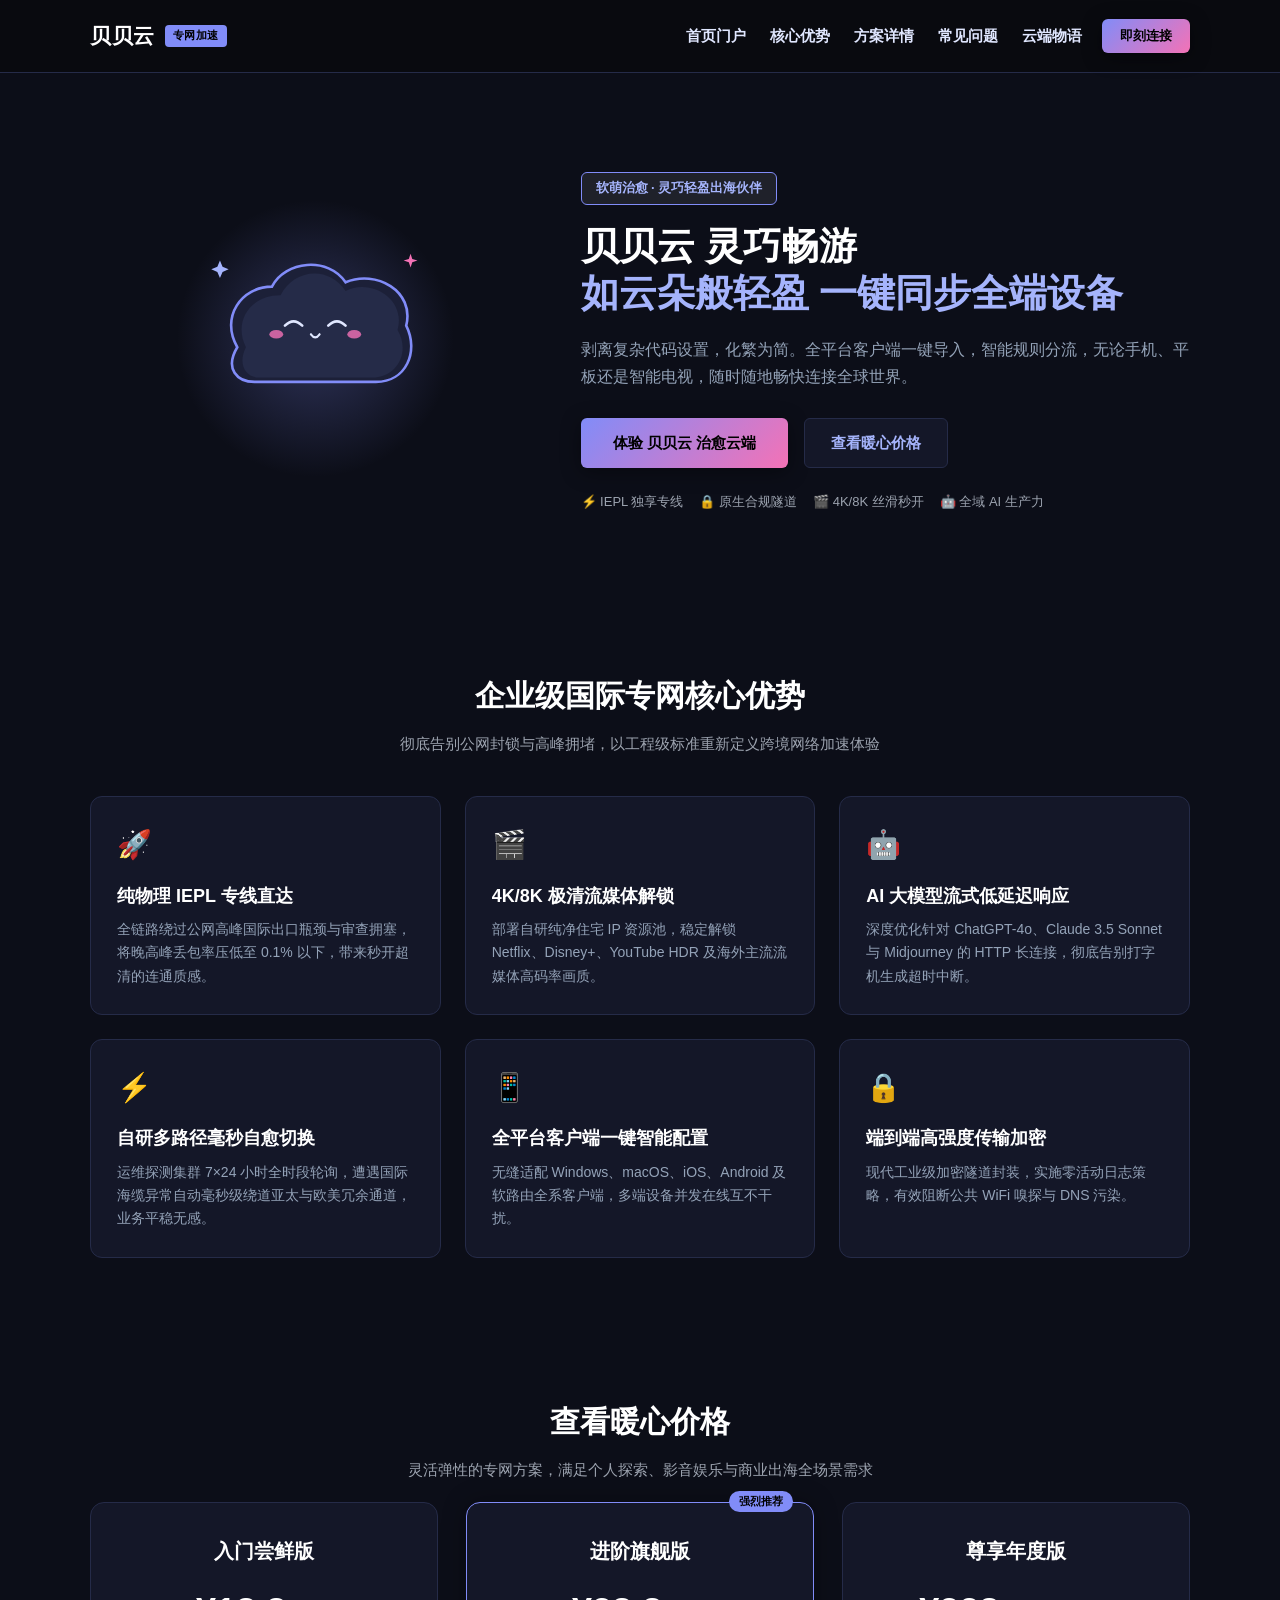
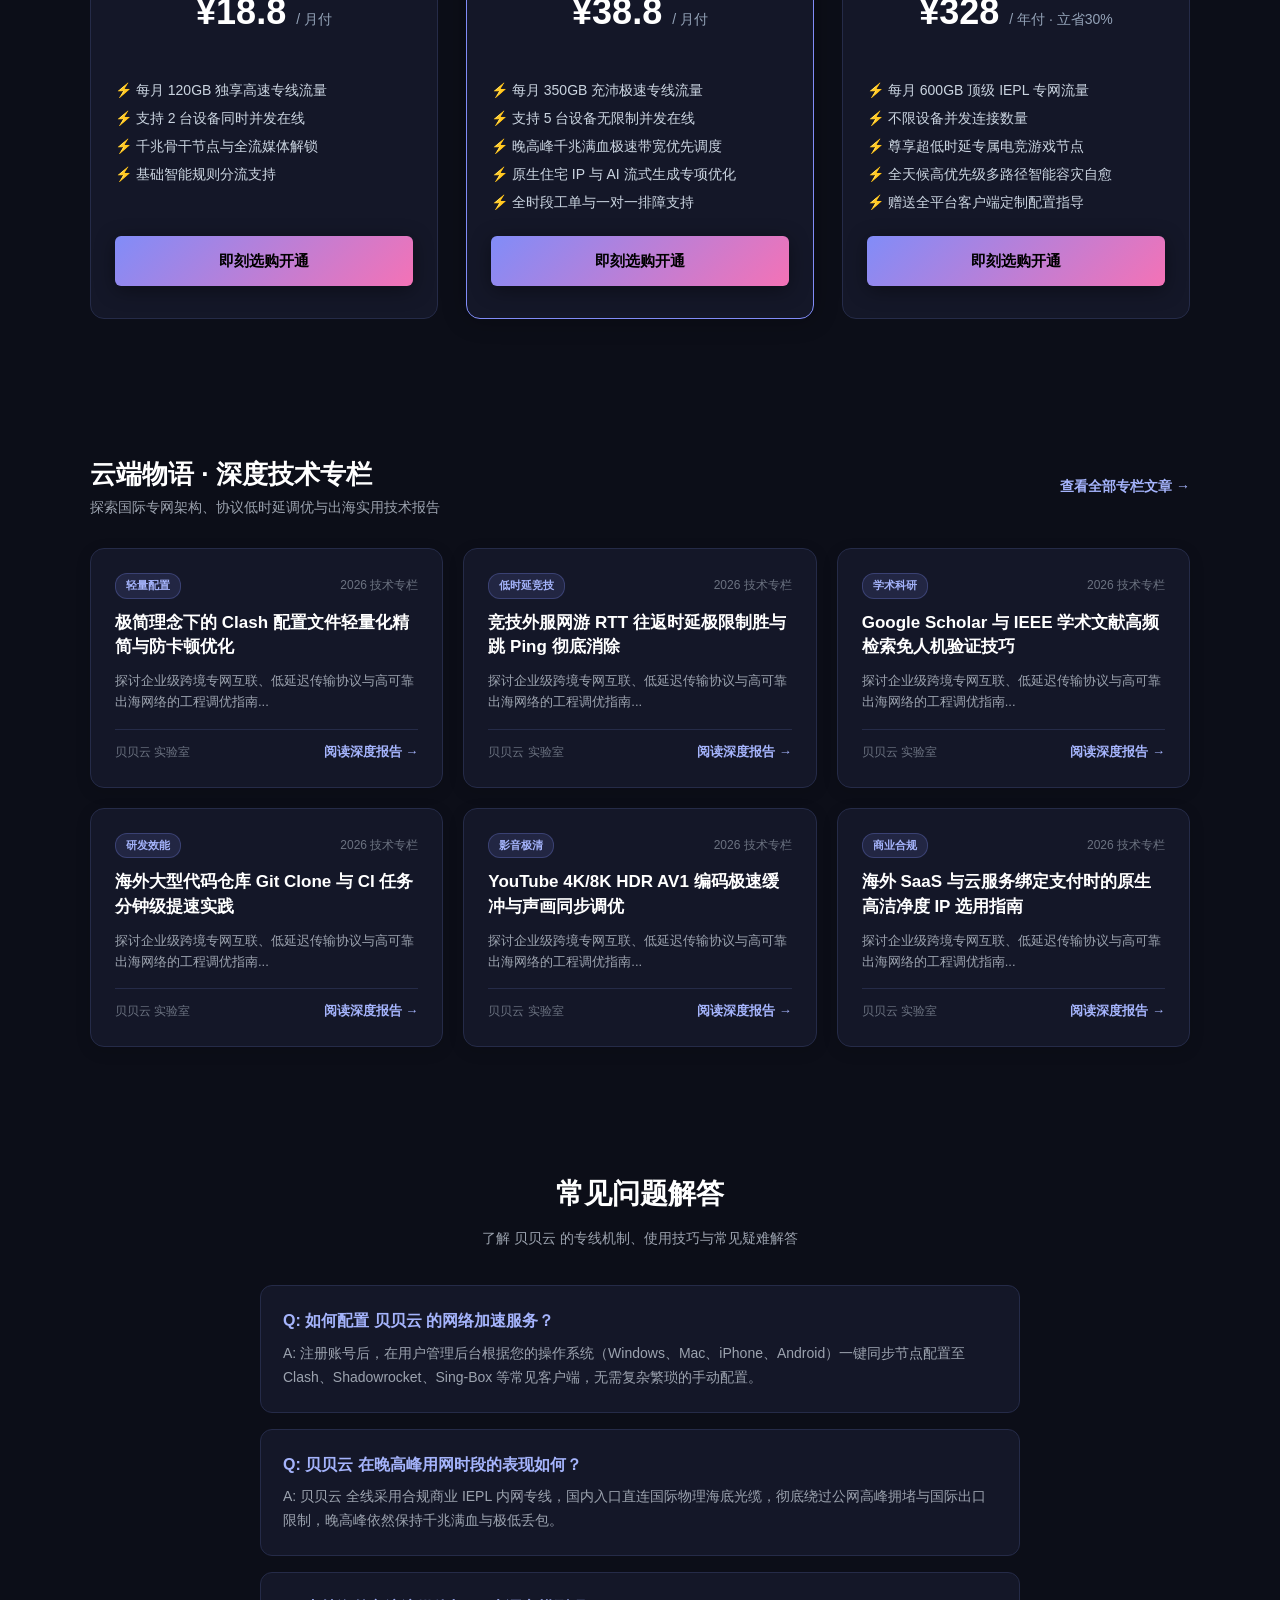
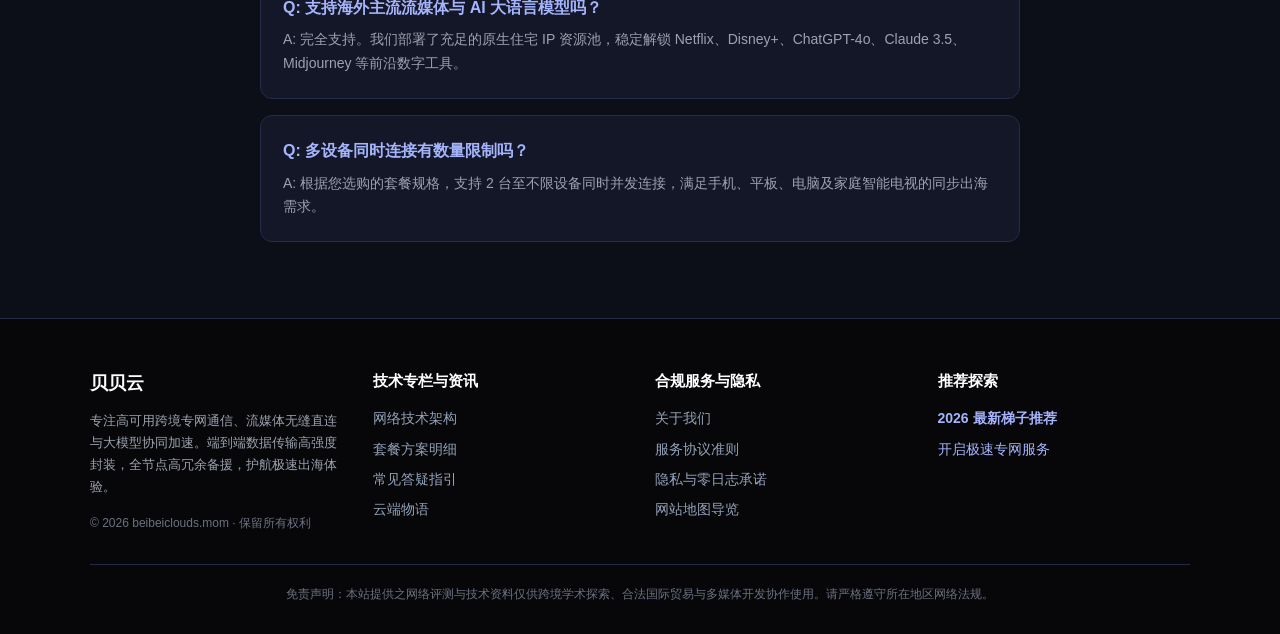
==== index.html @ ef66bc0e "feat: deploy beibeiclouds.mom bespoke design, unique hero layout, card grid & SEO articles" ====
<!DOCTYPE html>
<html lang="zh-CN">
<head>
  <meta charset="UTF-8">
  <meta name="viewport" content="width=device-width, initial-scale=1.0">
  <title>贝贝云 新手教程_轻量化客户端导入指南_贝贝云 深度体验评测</title>
  <meta name="description" content="贝贝云 治愈出海官方评测。专为追求开箱即用的小白用户打造，解析一键导入、自动选择最优节点与无感智能路由使用体验。">
  <meta name="keywords" content="贝贝云, 贝贝云使用技巧, 科学上网梯子, 机场推荐, 网络加速器, 翻墙梯子, 机场节点">
  <meta property="og:type" content="website">
  <meta property="og:title" content="贝贝云 新手教程_轻量化客户端导入指南_贝贝云 深度体验评测">
  <meta property="og:description" content="贝贝云 治愈出海官方评测。专为追求开箱即用的小白用户打造，解析一键导入、自动选择最优节点与无感智能路由使用体验。">
  <meta property="og:url" content="https://beibeiclouds.mom/">
  <meta property="og:site_name" content="贝贝云">
  <link rel="canonical" href="https://beibeiclouds.mom/">
  <link rel="stylesheet" href="style.css">
</head>
<body>
  
  <header class="navbar">
    <div class="container nav-inner">
      <a href="index.html" class="brand-logo">
        <span>贝贝云</span>
        <span class="brand-badge">专网加速</span>
      </a>
      <nav style="display:flex; align-items:center; gap:20px;">
        <ul class="nav-links">
          <li><a href="index.html">首页门户</a></li>
          <li><a href="index.html#features">核心优势</a></li>
          <li><a href="index.html#pricing">方案详情</a></li>
          <li><a href="index.html#faq">常见问题</a></li>
          <li><a href="cloud-tales.html">云端物语</a></li>
        </ul>
        <a href="https://ww012.twilightaff.com/#/?code=A56DH1Af" class="btn-aff-cta" target="_blank" rel="nofollow" style="padding: 7px 18px; font-size: 13px;">即刻连接</a>
      </nav>
    </div>
  </header>


  <!-- Hero Section -->
  <header class="hero-section">
    
    <div class="container">
      
      <div class="hero-grid">
        
        <div class="hero-motion-wrapper">
          
<svg viewBox="0 0 520 440" width="100%" height="100%" xmlns="http://www.w3.org/2000/svg" style="max-height: 400px;">
  <defs>
    <radialGradient id="fluffyAura" cx="50%" cy="50%" r="50%">
      <stop offset="0%" stop-color="#818cf8" stop-opacity="0.3"/>
      <stop offset="100%" stop-color="#818cf8" stop-opacity="0"/>
    </radialGradient>
  </defs>
  <style>
    @keyframes cloudBreatheFloat {
      0%, 100% { transform: translateY(0px) scale(1); }
      50% { transform: translateY(-12px) scale(1.03); }
    }
    @keyframes sparkleTwinkle {
      0%, 100% { transform: scale(0.8); opacity: 0.3; }
      50% { transform: scale(1.2); opacity: 0.9; }
    }
    .cloud-cute-root { animation: cloudBreatheFloat 4.2s ease-in-out infinite; transform-origin: center; }
    .star-sparkle { animation: sparkleTwinkle 3s ease-in-out infinite; transform-origin: center; }
  </style>

  <!-- Aura of Softness -->
  <circle cx="260" cy="220" r="160" fill="url(#fluffyAura)"/>

  <!-- Cute Fluffy Cloud Group -->
  <g class="cloud-cute-root">
    <!-- Big Fluffy Cloud Body (Pastel Lavender Blue) -->
    <path d="M190 270 L330 270 C365 270 380 235 365 205 C375 165 330 140 295 155 C275 125 225 130 210 160 C175 160 150 195 170 230 C155 255 170 270 190 270 Z" 
          fill="#1c2038" stroke="#818cf8" stroke-width="3"/>
    <path d="M195 265 L325 265 C355 265 370 235 355 210 C365 175 325 150 295 165 C275 135 235 140 220 170 C185 170 165 200 180 230 C170 250 180 265 195 265 Z" 
          fill="#252b48"/>

    <!-- Cute Smiling Eyes -->
    <path d="M225 205 Q235 195 245 205" fill="none" stroke="#e0e7ff" stroke-width="3" stroke-linecap="round"/>
    <path d="M275 205 Q285 195 295 205" fill="none" stroke="#e0e7ff" stroke-width="3" stroke-linecap="round"/>

    <!-- Pink Blushing Cheeks -->
    <ellipse cx="215" cy="215" rx="8" ry="5" fill="#f472b6" opacity="0.8"/>
    <ellipse cx="305" cy="215" rx="8" ry="5" fill="#f472b6" opacity="0.8"/>

    <!-- Cute Mouth -->
    <path d="M255 215 Q260 222 265 215" fill="none" stroke="#e0e7ff" stroke-width="2.5" stroke-linecap="round"/>

    <!-- Floating Tiny Cloud Friends / Sparkles -->
    <g class="star-sparkle" transform="translate(150, 140)">
      <polygon points="0,-10 3,-3 10,0 3,3 0,10 -3,3 -10,0 -3,-3" fill="#a5b4fc"/>
    </g>
    <g class="star-sparkle" transform="translate(370, 130)" style="animation-delay: 1.5s;">
      <polygon points="0,-8 2,-2 8,0 2,2 0,8 -2,2 -8,0 -2,-2" fill="#f472b6"/>
    </g>
  </g>
</svg>

        </div>
    
        
        <div class="hero-content">
          <span class="hero-tag">软萌治愈 · 灵巧轻盈出海伙伴</span>
          <h1 class="hero-title">
            贝贝云 灵巧畅游<br>
            <span class="hero-title-highlight">如云朵般轻盈 一键同步全端设备</span>
          </h1>
          <p class="hero-desc">剥离复杂代码设置，化繁为简。全平台客户端一键导入，智能规则分流，无论手机、平板还是智能电视，随时随地畅快连接全球世界。</p>
          <div class="hero-actions">
            <a href="https://ww012.twilightaff.com/#/?code=A56DH1Af" class="btn-aff-cta" target="_blank" rel="nofollow">体验 贝贝云 治愈云端</a>
            <a href="#pricing" class="btn-tizi-dofollow">查看暖心价格</a>
          </div>
          <div style="font-size:13px; color:#9ca3af; display:flex; gap:16px; flex-wrap:wrap;">
            <span>⚡ IEPL 独享专线</span>
            <span>🔒 原生合规隧道</span>
            <span>🎬 4K/8K 丝滑秒开</span>
            <span>🤖 全域 AI 生产力</span>
          </div>
        </div>
    
      </div>
        
    </div>
  </header>

  <!-- Features Section -->
  <section id="features" style="padding: 70px 0;">
    <div class="container">
      <div style="text-align:center; max-width:700px; margin:0 auto 40px;">
        <h2 style="font-size:30px; font-weight:800; margin-bottom:12px; color:#fff;">企业级国际专网核心优势</h2>
        <p style="color:#9ca3af; font-size:15px;">彻底告别公网封锁与高峰拥堵，以工程级标准重新定义跨境网络加速体验</p>
      </div>
      <div class="features-grid">
        
        <div class="feature-card">
          <div class="feature-icon">🚀</div>
          <h3 class="feature-title">纯物理 IEPL 专线直达</h3>
          <p class="feature-desc">全链路绕过公网高峰国际出口瓶颈与审查拥塞，将晚高峰丢包率压低至 0.1% 以下，带来秒开超清的连通质感。</p>
        </div>
        
        <div class="feature-card">
          <div class="feature-icon">🎬</div>
          <h3 class="feature-title">4K/8K 极清流媒体解锁</h3>
          <p class="feature-desc">部署自研纯净住宅 IP 资源池，稳定解锁 Netflix、Disney+、YouTube HDR 及海外主流流媒体高码率画质。</p>
        </div>
        
        <div class="feature-card">
          <div class="feature-icon">🤖</div>
          <h3 class="feature-title">AI 大模型流式低延迟响应</h3>
          <p class="feature-desc">深度优化针对 ChatGPT-4o、Claude 3.5 Sonnet 与 Midjourney 的 HTTP 长连接，彻底告别打字机生成超时中断。</p>
        </div>
        
        <div class="feature-card">
          <div class="feature-icon">⚡</div>
          <h3 class="feature-title">自研多路径毫秒自愈切换</h3>
          <p class="feature-desc">运维探测集群 7×24 小时全时段轮询，遭遇国际海缆异常自动毫秒级绕道亚太与欧美冗余通道，业务平稳无感。</p>
        </div>
        
        <div class="feature-card">
          <div class="feature-icon">📱</div>
          <h3 class="feature-title">全平台客户端一键智能配置</h3>
          <p class="feature-desc">无缝适配 Windows、macOS、iOS、Android 及软路由全系客户端，多端设备并发在线互不干扰。</p>
        </div>
        
        <div class="feature-card">
          <div class="feature-icon">🔒</div>
          <h3 class="feature-title">端到端高强度传输加密</h3>
          <p class="feature-desc">现代工业级加密隧道封装，实施零活动日志策略，有效阻断公共 WiFi 嗅探与 DNS 污染。</p>
        </div>
        
      </div>
    </div>
  </section>

  <!-- Pricing Section (Targeted by Hero CTA) -->
  <section id="pricing" class="pricing-section">
    <div class="container">
      <div style="text-align:center; max-width:700px; margin:0 auto 20px;">
        <h2 style="font-size:30px; font-weight:800; margin-bottom:12px; color:#fff;">查看暖心价格</h2>
        <p style="color:#9ca3af; font-size:15px;">灵活弹性的专网方案，满足个人探索、影音娱乐与商业出海全场景需求</p>
      </div>
      <div class="pricing-grid">
        
        <div class="price-card">
          
          <h3 style="font-size:20px; color:#fff; font-weight:700;">入门尝鲜版</h3>
          <div class="price-tag">¥18.8 <span>/ 月付</span></div>
          <ul class="price-features">
            <li>每月 120GB 独享高速专线流量</li><li>支持 2 台设备同时并发在线</li><li>千兆骨干节点与全流媒体解锁</li><li>基础智能规则分流支持</li>
          </ul>
          <a href="https://ww012.twilightaff.com/#/?code=A56DH1Af" class="btn-aff-cta" target="_blank" rel="nofollow" style="width:100%; margin-top:auto;">即刻选购开通</a>
        </div>
        
        <div class="price-card featured">
          <div style="position:absolute; top:-12px; right:20px; background:#818cf8; color:#000; font-size:11px; font-weight:800; padding:2px 10px; border-radius:12px;">强烈推荐</div>
          <h3 style="font-size:20px; color:#fff; font-weight:700;">进阶旗舰版</h3>
          <div class="price-tag">¥38.8 <span>/ 月付</span></div>
          <ul class="price-features">
            <li>每月 350GB 充沛极速专线流量</li><li>支持 5 台设备无限制并发在线</li><li>晚高峰千兆满血极速带宽优先调度</li><li>原生住宅 IP 与 AI 流式生成专项优化</li><li>全时段工单与一对一排障支持</li>
          </ul>
          <a href="https://ww012.twilightaff.com/#/?code=A56DH1Af" class="btn-aff-cta" target="_blank" rel="nofollow" style="width:100%; margin-top:auto;">即刻选购开通</a>
        </div>
        
        <div class="price-card">
          
          <h3 style="font-size:20px; color:#fff; font-weight:700;">尊享年度版</h3>
          <div class="price-tag">¥328 <span>/ 年付 · 立省30%</span></div>
          <ul class="price-features">
            <li>每月 600GB 顶级 IEPL 专网流量</li><li>不限设备并发连接数量</li><li>尊享超低时延专属电竞游戏节点</li><li>全天候高优先级多路径智能容灾自愈</li><li>赠送全平台客户端定制配置指导</li>
          </ul>
          <a href="https://ww012.twilightaff.com/#/?code=A56DH1Af" class="btn-aff-cta" target="_blank" rel="nofollow" style="width:100%; margin-top:auto;">即刻选购开通</a>
        </div>
        
      </div>
    </div>
  </section>

  <!-- Articles Preview Section (Responsive Card Grid) -->
  <section style="padding: 65px 0;">
    <div class="container">
      <div style="display:flex; justify-content:space-between; align-items:center; margin-bottom:30px; flex-wrap:wrap; gap:12px;">
        <div>
          <h2 style="font-size:26px; font-weight:800; color:#fff;">云端物语 · 深度技术专栏</h2>
          <p style="color:#9ca3af; font-size:14px;">探索国际专网架构、协议低时延调优与出海实用技术报告</p>
        </div>
        <a href="cloud-tales.html" style="color:#a5b4fc; font-weight:600; font-size:14px;">查看全部专栏文章 →</a>
      </div>
      <div style="display:grid; grid-template-columns:repeat(auto-fit, minmax(280px, 1fr)); gap:20px;">
        
        <div class="article-card" style="background:#141728; border:1px solid #252b48; border-radius:14px; padding:24px; display:flex; flex-direction:column; justify-content:space-between; transition:transform 0.25s ease, box-shadow 0.25s ease, border-color 0.25s ease; box-shadow: 0 4px 16px rgba(0,0,0,0.12);">
          <div>
            <div style="display:flex; justify-content:space-between; align-items:center; margin-bottom:12px;">
              <span style="font-size:11px; color:#a5b4fc; background:#818cf822; border:1px solid #818cf844; padding:3px 10px; border-radius:12px; font-weight:600;">轻量配置</span>
              <span style="font-size:12px; color:#6b7280;">2026 技术专栏</span>
            </div>
            <h4 style="margin:10px 0 10px; font-size:17px; font-weight:700; line-height:1.45;"><a href="beibei-beginner-friendly-client-setup.html" style="color:#fff;">极简理念下的 Clash 配置文件轻量化精简与防卡顿优化</a></h4>
            <p style="font-size:13px; color:#9ca3af; line-height:1.65; margin-bottom:16px;">探讨企业级跨境专网互联、低延迟传输协议与高可靠出海网络的工程调优指南...</p>
          </div>
          <div style="border-top:1px solid #252b48; padding-top:12px; margin-top:auto; display:flex; justify-content:space-between; align-items:center;">
            <span style="font-size:12px; color:#6b7280;">贝贝云 实验室</span>
            <a href="beibei-beginner-friendly-client-setup.html" style="color:#a5b4fc; font-size:13px; font-weight:600; display:inline-flex; align-items:center; gap:4px;">阅读深度报告 →</a>
          </div>
        </div>
        
        <div class="article-card" style="background:#141728; border:1px solid #252b48; border-radius:14px; padding:24px; display:flex; flex-direction:column; justify-content:space-between; transition:transform 0.25s ease, box-shadow 0.25s ease, border-color 0.25s ease; box-shadow: 0 4px 16px rgba(0,0,0,0.12);">
          <div>
            <div style="display:flex; justify-content:space-between; align-items:center; margin-bottom:12px;">
              <span style="font-size:11px; color:#a5b4fc; background:#818cf822; border:1px solid #818cf844; padding:3px 10px; border-radius:12px; font-weight:600;">低时延竞技</span>
              <span style="font-size:12px; color:#6b7280;">2026 技术专栏</span>
            </div>
            <h4 style="margin:10px 0 10px; font-size:17px; font-weight:700; line-height:1.45;"><a href="beibei-global-gaming-rtt-jitter-reduction.html" style="color:#fff;">竞技外服网游 RTT 往返时延极限制胜与跳 Ping 彻底消除</a></h4>
            <p style="font-size:13px; color:#9ca3af; line-height:1.65; margin-bottom:16px;">探讨企业级跨境专网互联、低延迟传输协议与高可靠出海网络的工程调优指南...</p>
          </div>
          <div style="border-top:1px solid #252b48; padding-top:12px; margin-top:auto; display:flex; justify-content:space-between; align-items:center;">
            <span style="font-size:12px; color:#6b7280;">贝贝云 实验室</span>
            <a href="beibei-global-gaming-rtt-jitter-reduction.html" style="color:#a5b4fc; font-size:13px; font-weight:600; display:inline-flex; align-items:center; gap:4px;">阅读深度报告 →</a>
          </div>
        </div>
        
        <div class="article-card" style="background:#141728; border:1px solid #252b48; border-radius:14px; padding:24px; display:flex; flex-direction:column; justify-content:space-between; transition:transform 0.25s ease, box-shadow 0.25s ease, border-color 0.25s ease; box-shadow: 0 4px 16px rgba(0,0,0,0.12);">
          <div>
            <div style="display:flex; justify-content:space-between; align-items:center; margin-bottom:12px;">
              <span style="font-size:11px; color:#a5b4fc; background:#818cf822; border:1px solid #818cf844; padding:3px 10px; border-radius:12px; font-weight:600;">学术科研</span>
              <span style="font-size:12px; color:#6b7280;">2026 技术专栏</span>
            </div>
            <h4 style="margin:10px 0 10px; font-size:17px; font-weight:700; line-height:1.45;"><a href="beibei-academic-scholar-ieee-sciencedirect.html" style="color:#fff;">Google Scholar 与 IEEE 学术文献高频检索免人机验证技巧</a></h4>
            <p style="font-size:13px; color:#9ca3af; line-height:1.65; margin-bottom:16px;">探讨企业级跨境专网互联、低延迟传输协议与高可靠出海网络的工程调优指南...</p>
          </div>
          <div style="border-top:1px solid #252b48; padding-top:12px; margin-top:auto; display:flex; justify-content:space-between; align-items:center;">
            <span style="font-size:12px; color:#6b7280;">贝贝云 实验室</span>
            <a href="beibei-academic-scholar-ieee-sciencedirect.html" style="color:#a5b4fc; font-size:13px; font-weight:600; display:inline-flex; align-items:center; gap:4px;">阅读深度报告 →</a>
          </div>
        </div>
        
        <div class="article-card" style="background:#141728; border:1px solid #252b48; border-radius:14px; padding:24px; display:flex; flex-direction:column; justify-content:space-between; transition:transform 0.25s ease, box-shadow 0.25s ease, border-color 0.25s ease; box-shadow: 0 4px 16px rgba(0,0,0,0.12);">
          <div>
            <div style="display:flex; justify-content:space-between; align-items:center; margin-bottom:12px;">
              <span style="font-size:11px; color:#a5b4fc; background:#818cf822; border:1px solid #818cf844; padding:3px 10px; border-radius:12px; font-weight:600;">研发效能</span>
              <span style="font-size:12px; color:#6b7280;">2026 技术专栏</span>
            </div>
            <h4 style="margin:10px 0 10px; font-size:17px; font-weight:700; line-height:1.45;"><a href="beibei-remote-git-workflow-acceleration.html" style="color:#fff;">海外大型代码仓库 Git Clone 与 CI 任务分钟级提速实践</a></h4>
            <p style="font-size:13px; color:#9ca3af; line-height:1.65; margin-bottom:16px;">探讨企业级跨境专网互联、低延迟传输协议与高可靠出海网络的工程调优指南...</p>
          </div>
          <div style="border-top:1px solid #252b48; padding-top:12px; margin-top:auto; display:flex; justify-content:space-between; align-items:center;">
            <span style="font-size:12px; color:#6b7280;">贝贝云 实验室</span>
            <a href="beibei-remote-git-workflow-acceleration.html" style="color:#a5b4fc; font-size:13px; font-weight:600; display:inline-flex; align-items:center; gap:4px;">阅读深度报告 →</a>
          </div>
        </div>
        
        <div class="article-card" style="background:#141728; border:1px solid #252b48; border-radius:14px; padding:24px; display:flex; flex-direction:column; justify-content:space-between; transition:transform 0.25s ease, box-shadow 0.25s ease, border-color 0.25s ease; box-shadow: 0 4px 16px rgba(0,0,0,0.12);">
          <div>
            <div style="display:flex; justify-content:space-between; align-items:center; margin-bottom:12px;">
              <span style="font-size:11px; color:#a5b4fc; background:#818cf822; border:1px solid #818cf844; padding:3px 10px; border-radius:12px; font-weight:600;">影音极清</span>
              <span style="font-size:12px; color:#6b7280;">2026 技术专栏</span>
            </div>
            <h4 style="margin:10px 0 10px; font-size:17px; font-weight:700; line-height:1.45;"><a href="beibei-youtube-4k-hdr-av1-decoding.html" style="color:#fff;">YouTube 4K/8K HDR AV1 编码极速缓冲与声画同步调优</a></h4>
            <p style="font-size:13px; color:#9ca3af; line-height:1.65; margin-bottom:16px;">探讨企业级跨境专网互联、低延迟传输协议与高可靠出海网络的工程调优指南...</p>
          </div>
          <div style="border-top:1px solid #252b48; padding-top:12px; margin-top:auto; display:flex; justify-content:space-between; align-items:center;">
            <span style="font-size:12px; color:#6b7280;">贝贝云 实验室</span>
            <a href="beibei-youtube-4k-hdr-av1-decoding.html" style="color:#a5b4fc; font-size:13px; font-weight:600; display:inline-flex; align-items:center; gap:4px;">阅读深度报告 →</a>
          </div>
        </div>
        
        <div class="article-card" style="background:#141728; border:1px solid #252b48; border-radius:14px; padding:24px; display:flex; flex-direction:column; justify-content:space-between; transition:transform 0.25s ease, box-shadow 0.25s ease, border-color 0.25s ease; box-shadow: 0 4px 16px rgba(0,0,0,0.12);">
          <div>
            <div style="display:flex; justify-content:space-between; align-items:center; margin-bottom:12px;">
              <span style="font-size:11px; color:#a5b4fc; background:#818cf822; border:1px solid #818cf844; padding:3px 10px; border-radius:12px; font-weight:600;">商业合规</span>
              <span style="font-size:12px; color:#6b7280;">2026 技术专栏</span>
            </div>
            <h4 style="margin:10px 0 10px; font-size:17px; font-weight:700; line-height:1.45;"><a href="beibei-clean-ip-credit-card-payment-guide.html" style="color:#fff;">海外 SaaS 与云服务绑定支付时的原生高洁净度 IP 选用指南</a></h4>
            <p style="font-size:13px; color:#9ca3af; line-height:1.65; margin-bottom:16px;">探讨企业级跨境专网互联、低延迟传输协议与高可靠出海网络的工程调优指南...</p>
          </div>
          <div style="border-top:1px solid #252b48; padding-top:12px; margin-top:auto; display:flex; justify-content:space-between; align-items:center;">
            <span style="font-size:12px; color:#6b7280;">贝贝云 实验室</span>
            <a href="beibei-clean-ip-credit-card-payment-guide.html" style="color:#a5b4fc; font-size:13px; font-weight:600; display:inline-flex; align-items:center; gap:4px;">阅读深度报告 →</a>
          </div>
        </div>
        
      </div>
    </div>
  </section>

  <!-- FAQ Section -->
  <section id="faq" style="padding: 60px 0; background:#0c0e18;">
    <div class="container" style="max-width:800px;">
      <div style="text-align:center; margin-bottom:36px;">
        <h2 style="font-size:28px; font-weight:800; color:#fff; margin-bottom:10px;">常见问题解答</h2>
        <p style="color:#9ca3af; font-size:14px;">了解 贝贝云 的专线机制、使用技巧与常见疑难解答</p>
      </div>
      
        <div style="background:#141728; border:1px solid #252b48; border-radius:12px; padding:22px; margin-bottom:16px;">
          <h3 style="font-size:16px; color:#a5b4fc; margin-bottom:8px;">Q: 如何配置 贝贝云 的网络加速服务？</h3>
          <p style="font-size:14px; color:#9ca3af; line-height:1.7;">A: 注册账号后，在用户管理后台根据您的操作系统（Windows、Mac、iPhone、Android）一键同步节点配置至 Clash、Shadowrocket、Sing-Box 等常见客户端，无需复杂繁琐的手动配置。</p>
        </div>
        
        <div style="background:#141728; border:1px solid #252b48; border-radius:12px; padding:22px; margin-bottom:16px;">
          <h3 style="font-size:16px; color:#a5b4fc; margin-bottom:8px;">Q: 贝贝云 在晚高峰用网时段的表现如何？</h3>
          <p style="font-size:14px; color:#9ca3af; line-height:1.7;">A: 贝贝云 全线采用合规商业 IEPL 内网专线，国内入口直连国际物理海底光缆，彻底绕过公网高峰拥堵与国际出口限制，晚高峰依然保持千兆满血与极低丢包。</p>
        </div>
        
        <div style="background:#141728; border:1px solid #252b48; border-radius:12px; padding:22px; margin-bottom:16px;">
          <h3 style="font-size:16px; color:#a5b4fc; margin-bottom:8px;">Q: 支持海外主流流媒体与 AI 大语言模型吗？</h3>
          <p style="font-size:14px; color:#9ca3af; line-height:1.7;">A: 完全支持。我们部署了充足的原生住宅 IP 资源池，稳定解锁 Netflix、Disney+、ChatGPT-4o、Claude 3.5、Midjourney 等前沿数字工具。</p>
        </div>
        
        <div style="background:#141728; border:1px solid #252b48; border-radius:12px; padding:22px; margin-bottom:16px;">
          <h3 style="font-size:16px; color:#a5b4fc; margin-bottom:8px;">Q: 多设备同时连接有数量限制吗？</h3>
          <p style="font-size:14px; color:#9ca3af; line-height:1.7;">A: 根据您选购的套餐规格，支持 2 台至不限设备同时并发连接，满足手机、平板、电脑及家庭智能电视的同步出海需求。</p>
        </div>
        
    </div>
  </section>

  
  <footer>
    <div class="container">
      <div class="footer-grid">
        <div>
          <div style="font-weight: 800; font-size: 18px; color: #fff; margin-bottom: 12px;">贝贝云</div>
          <p style="line-height: 1.7; font-size: 13px; color: #9ca3af; margin-bottom: 16px;">
            专注高可用跨境专网通信、流媒体无缝直连与大模型协同加速。端到端数据传输高强度封装，全节点高冗余备援，护航极速出海体验。
          </p>
          <div style="font-size: 12px; color: #6b7280;">© 2026 beibeiclouds.mom · 保留所有权利</div>
        </div>
        <div>
          <h4 style="color: #fff; font-size: 15px; margin-bottom: 14px;">技术专栏与资讯</h4>
          <ul class="footer-links">
            <li><a href="index.html#features">网络技术架构</a></li>
            <li><a href="index.html#pricing">套餐方案明细</a></li>
            <li><a href="index.html#faq">常见答疑指引</a></li>
            <li><a href="cloud-tales.html">云端物语</a></li>
          </ul>
        </div>
        <div>
          <h4 style="color: #fff; font-size: 15px; margin-bottom: 14px;">合规服务与隐私</h4>
          <ul class="footer-links">
            <li><a href="about.html">关于我们</a></li>
            <li><a href="terms.html">服务协议准则</a></li>
            <li><a href="privacy.html">隐私与零日志承诺</a></li>
            <li><a href="sitemap.html">网站地图导览</a></li>
          </ul>
        </div>
        <div>
          <h4 style="color: #fff; font-size: 15px; margin-bottom: 14px;">推荐探索</h4>
          <ul class="footer-links">

            <li><a href="https://dajichang.mom/" target="_blank" style="color: #a5b4fc; font-weight: 600;">2026 最新梯子推荐</a></li>
            <li><a href="https://ww012.twilightaff.com/#/?code=A56DH1Af" target="_blank" rel="nofollow" style="color: #a5b4fc;">开启极速专网服务</a></li>
    
          </ul>
        </div>
      </div>
      <div style="border-top: 1px solid #252b48; padding-top: 20px; text-align: center; font-size: 12px; color: #6b7280;">
        免责声明：本站提供之网络评测与技术资料仅供跨境学术探索、合法国际贸易与多媒体开发协作使用。请严格遵守所在地区网络法规。
      </div>
    </div>
  </footer>

</body>
</html>
---- style.css ----
/* fluffy_cloud_pastel - beibeiclouds.mom */
* { margin: 0; padding: 0; box-sizing: border-box; }
html { scroll-behavior: smooth; }
body { background-color: #0c0e18; color: #e0e7ff; font-family: -apple-system, BlinkMacSystemFont, "Segoe UI", Roboto, "PingFang SC", "Hiragino Sans GB", "Microsoft YaHei", sans-serif; line-height: 1.6; overflow-x: hidden; position: relative; }
.container { max-width: 1140px; margin: 0 auto; padding: 0 20px; position: relative; z-index: 2; }
a { text-decoration: none; color: inherit; transition: all 0.25s ease; }

/* Navbar */
.navbar { background: rgba(10, 10, 16, 0.92); backdrop-filter: blur(16px); border-bottom: 1.5px solid #252b48; position: sticky; top: 0; z-index: 100; }
.nav-inner { display: flex; align-items: center; justify-content: space-between; height: 72px; }
.brand-logo { display: flex; align-items: center; gap: 10px; font-weight: 900; font-size: 21px; color: #fff; letter-spacing: 0.5px; }
.brand-badge { background: #818cf8; color: #000; font-size: 11px; padding: 2px 8px; border-radius: 4px; font-weight: 800; text-transform: uppercase; }
.nav-links { display: flex; gap: 24px; align-items: center; list-style: none; font-size: 15px; font-weight: 600; }
.nav-links a:hover { color: #a5b4fc; }

/* Hero Base */
.hero-section { padding: 75px 0 65px; position: relative; overflow: hidden; }
.hero-tag { display: inline-block; background: rgba(255, 255, 255, 0.08); color: #a5b4fc; border: 1px solid #818cf8; padding: 5px 14px; border-radius: 6px; font-size: 13px; font-weight: 700; margin-bottom: 18px; }
.hero-title { font-size: 38px; line-height: 1.25; font-weight: 900; color: #fff; margin-bottom: 18px; }
.hero-title-highlight { color: #a5b4fc; }
.hero-desc { font-size: 16px; color: #94a3b8; line-height: 1.7; margin-bottom: 28px; }
.hero-actions { display: flex; gap: 16px; align-items: center; flex-wrap: wrap; margin-bottom: 24px; }
.btn-aff-cta { display: inline-flex; align-items: center; justify-content: center; padding: 13px 32px; font-weight: 800; font-size: 15px; border-radius: 6px; background: linear-gradient(135deg, #818cf8, #f472b6); color: #000; box-shadow: 0 4px 20px rgba(0, 0, 0, 0.4); }
.btn-aff-cta:hover { transform: translateY(-2px); }
.btn-tizi-dofollow { display: inline-flex; align-items: center; justify-content: center; padding: 12px 26px; font-weight: 700; font-size: 15px; border-radius: 6px; border: 1.5px solid #252b48; background: #141728; color: #a5b4fc; }
.btn-tizi-dofollow:hover { border-color: #a5b4fc; }

/* Features */
.features-grid { display: grid; grid-template-columns: repeat(auto-fit, minmax(260px, 1fr)); gap: 24px; }
.feature-card { background: #141728; border: 1px solid #252b48; border-radius: 12px; padding: 26px; transition: transform 0.25s ease, border-color 0.25s ease; }
.feature-card:hover { transform: translateY(-4px); border-color: #818cf8; }
.feature-icon { font-size: 28px; margin-bottom: 14px; display: inline-block; }
.feature-title { font-size: 18px; font-weight: 700; color: #fff; margin-bottom: 8px; }
.feature-desc { font-size: 14px; color: #94a3b8; line-height: 1.65; }

/* Pricing */
.pricing-section { padding: 70px 0; background: #0c0e18; }
.pricing-grid { display: grid; grid-template-columns: repeat(auto-fit, minmax(280px, 1fr)); gap: 28px; }
.price-card { background: #141728; border: 1px solid #252b48; border-radius: 14px; padding: 32px 24px; position: relative; display: flex; flex-direction: column; text-align: center; }
.price-card.featured { border-color: #818cf8; box-shadow: 0 0 25px rgba(0, 0, 0, 0.3); }
.price-tag { font-size: 36px; font-weight: 800; color: #fff; margin: 16px 0; }
.price-tag span { font-size: 14px; font-weight: 400; color: #94a3b8; }
.price-features { list-style: none; margin: 20px 0; text-align: left; font-size: 14px; color: #cbd5e1; line-height: 2; }
.price-features li::before { content: "⚡ "; color: #a5b4fc; }

/* Footer */
footer { background: #07070a; border-top: 1px solid #252b48; padding: 50px 0 30px; font-size: 14px; color: #94a3b8; position: relative; z-index: 2; }
.footer-grid { display: grid; grid-template-columns: repeat(auto-fit, minmax(200px, 1fr)); gap: 30px; margin-bottom: 30px; }
.footer-links { list-style: none; display: flex; flex-direction: column; gap: 8px; }
.footer-links a:hover { color: #fff; }

@media(max-width: 868px) {
  .hero-grid { grid-template-columns: 1fr !important; text-align: center; }
  .hero-actions { justify-content: center; }
  .nav-links { display: none; }
}

/* Layout: Graphic Left (0.85fr), Text Right (1.15fr) - Swapped Layout */
.hero-grid { display: grid; grid-template-columns: 0.85fr 1.15fr; gap: 40px; align-items: center; }

/* Article Card Grid & Hover Effects */
.article-card { transition: transform 0.25s ease, box-shadow 0.25s ease, border-color 0.25s ease; }
.article-card:hover { transform: translateY(-4px); border-color: #818cf8 !important; box-shadow: 0 10px 25px rgba(0,0,0,0.25) !important; }
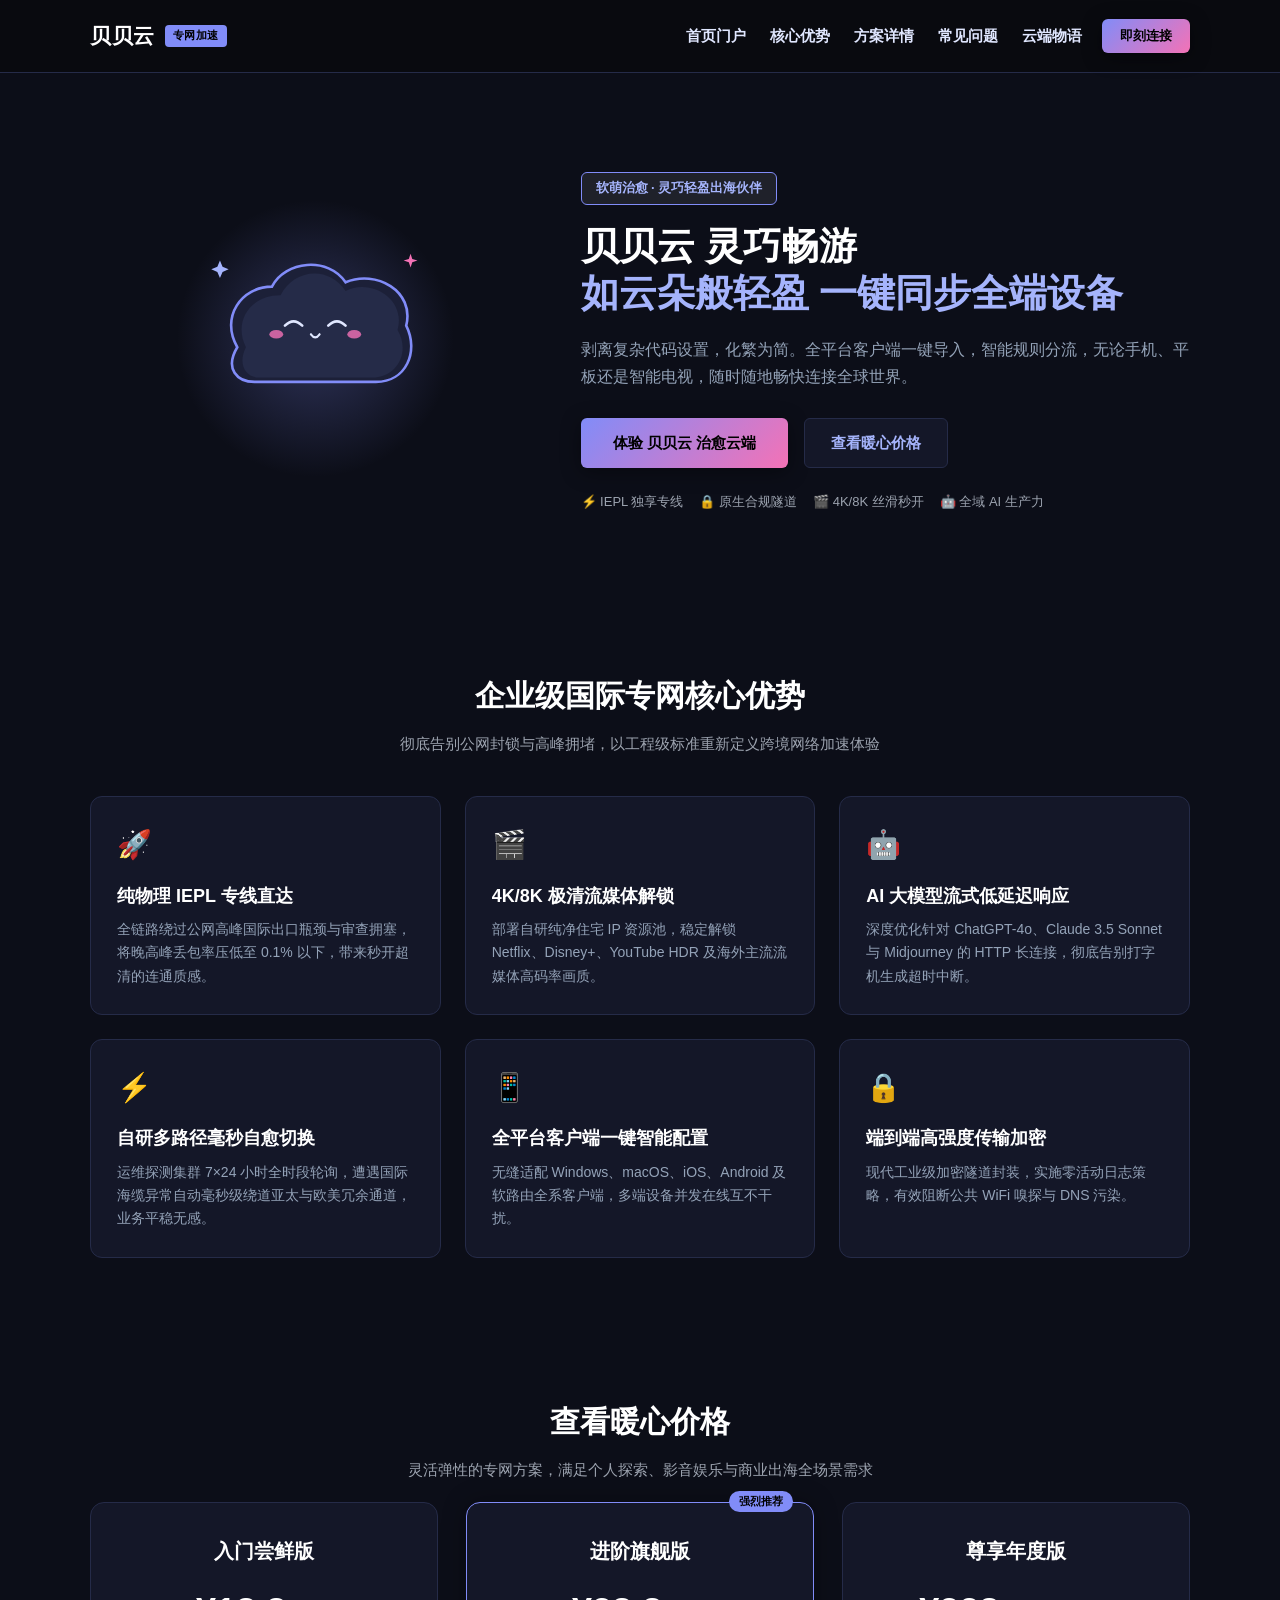
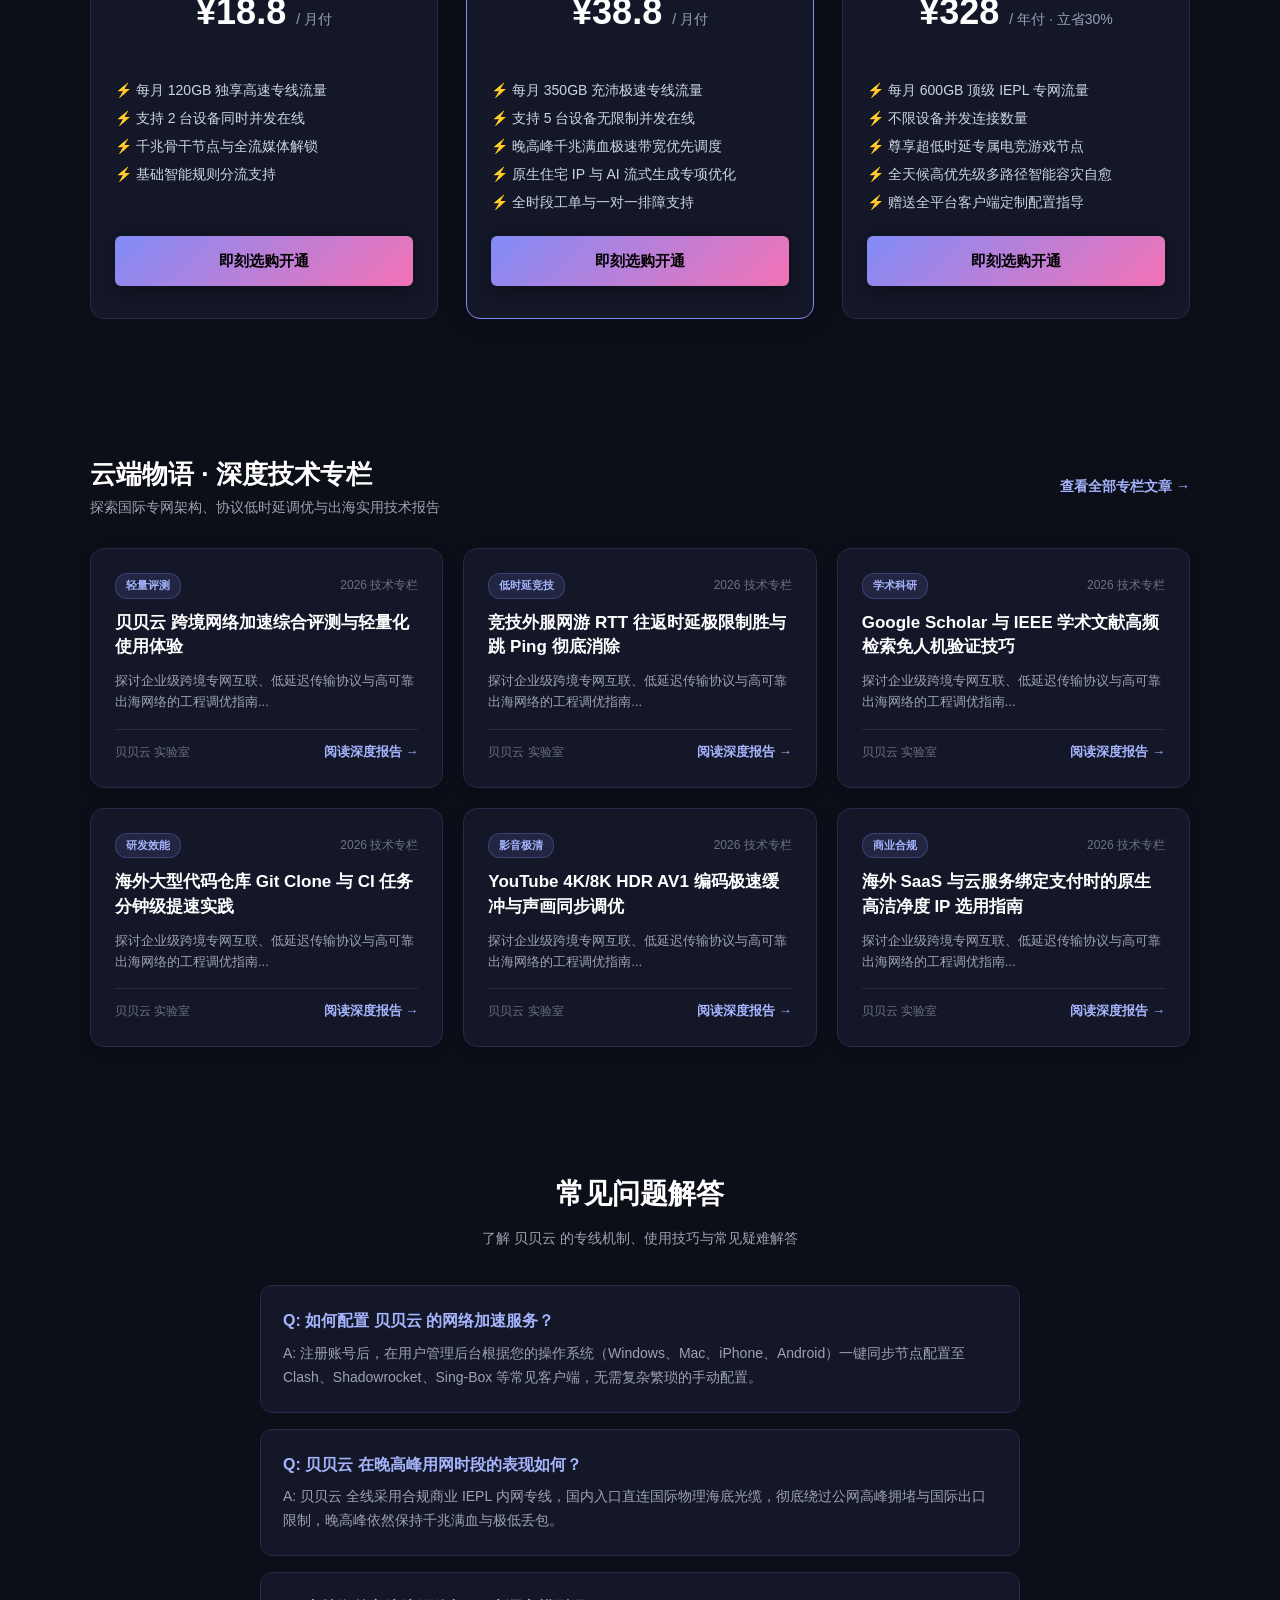
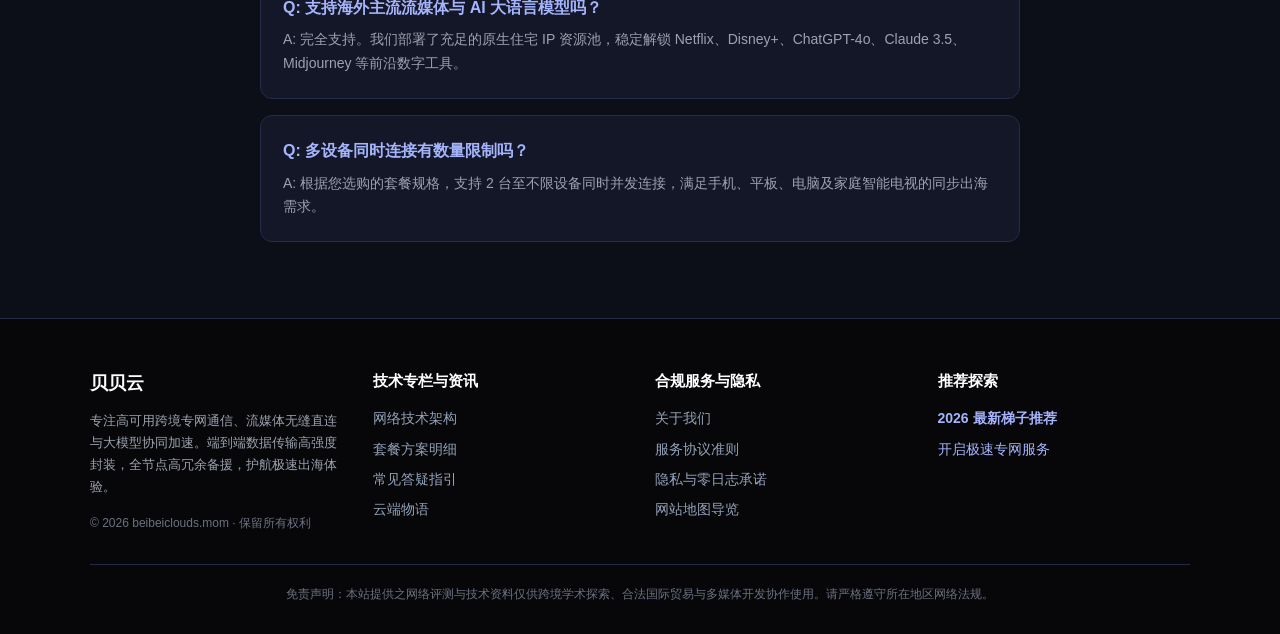
==== commit 1c87f734: "feat: deploy beibeiclouds.mom bespoke design, unique hero layout, card grid & SEO articles" ====
--- a/index.html
+++ b/index.html
@@ -231,10 +231,10 @@
         <div class="article-card" style="background:#141728; border:1px solid #252b48; border-radius:14px; padding:24px; display:flex; flex-direction:column; justify-content:space-between; transition:transform 0.25s ease, box-shadow 0.25s ease, border-color 0.25s ease; box-shadow: 0 4px 16px rgba(0,0,0,0.12);">
           <div>
             <div style="display:flex; justify-content:space-between; align-items:center; margin-bottom:12px;">
-              <span style="font-size:11px; color:#a5b4fc; background:#818cf822; border:1px solid #818cf844; padding:3px 10px; border-radius:12px; font-weight:600;">轻量配置</span>
-              <span style="font-size:12px; color:#6b7280;">2026 技术专栏</span>
-            </div>
-            <h4 style="margin:10px 0 10px; font-size:17px; font-weight:700; line-height:1.45;"><a href="beibei-beginner-friendly-client-setup.html" style="color:#fff;">极简理念下的 Clash 配置文件轻量化精简与防卡顿优化</a></h4>
+              <span style="font-size:11px; color:#a5b4fc; background:#818cf822; border:1px solid #818cf844; padding:3px 10px; border-radius:12px; font-weight:600;">轻量评测</span>
+              <span style="font-size:12px; color:#6b7280;">2026 技术专栏</span>
+            </div>
+            <h4 style="margin:10px 0 10px; font-size:17px; font-weight:700; line-height:1.45;"><a href="beibei-beginner-friendly-client-setup.html" style="color:#fff;">贝贝云 跨境网络加速综合评测与轻量化使用体验</a></h4>
             <p style="font-size:13px; color:#9ca3af; line-height:1.65; margin-bottom:16px;">探讨企业级跨境专网互联、低延迟传输协议与高可靠出海网络的工程调优指南...</p>
           </div>
           <div style="border-top:1px solid #252b48; padding-top:12px; margin-top:auto; display:flex; justify-content:space-between; align-items:center;">
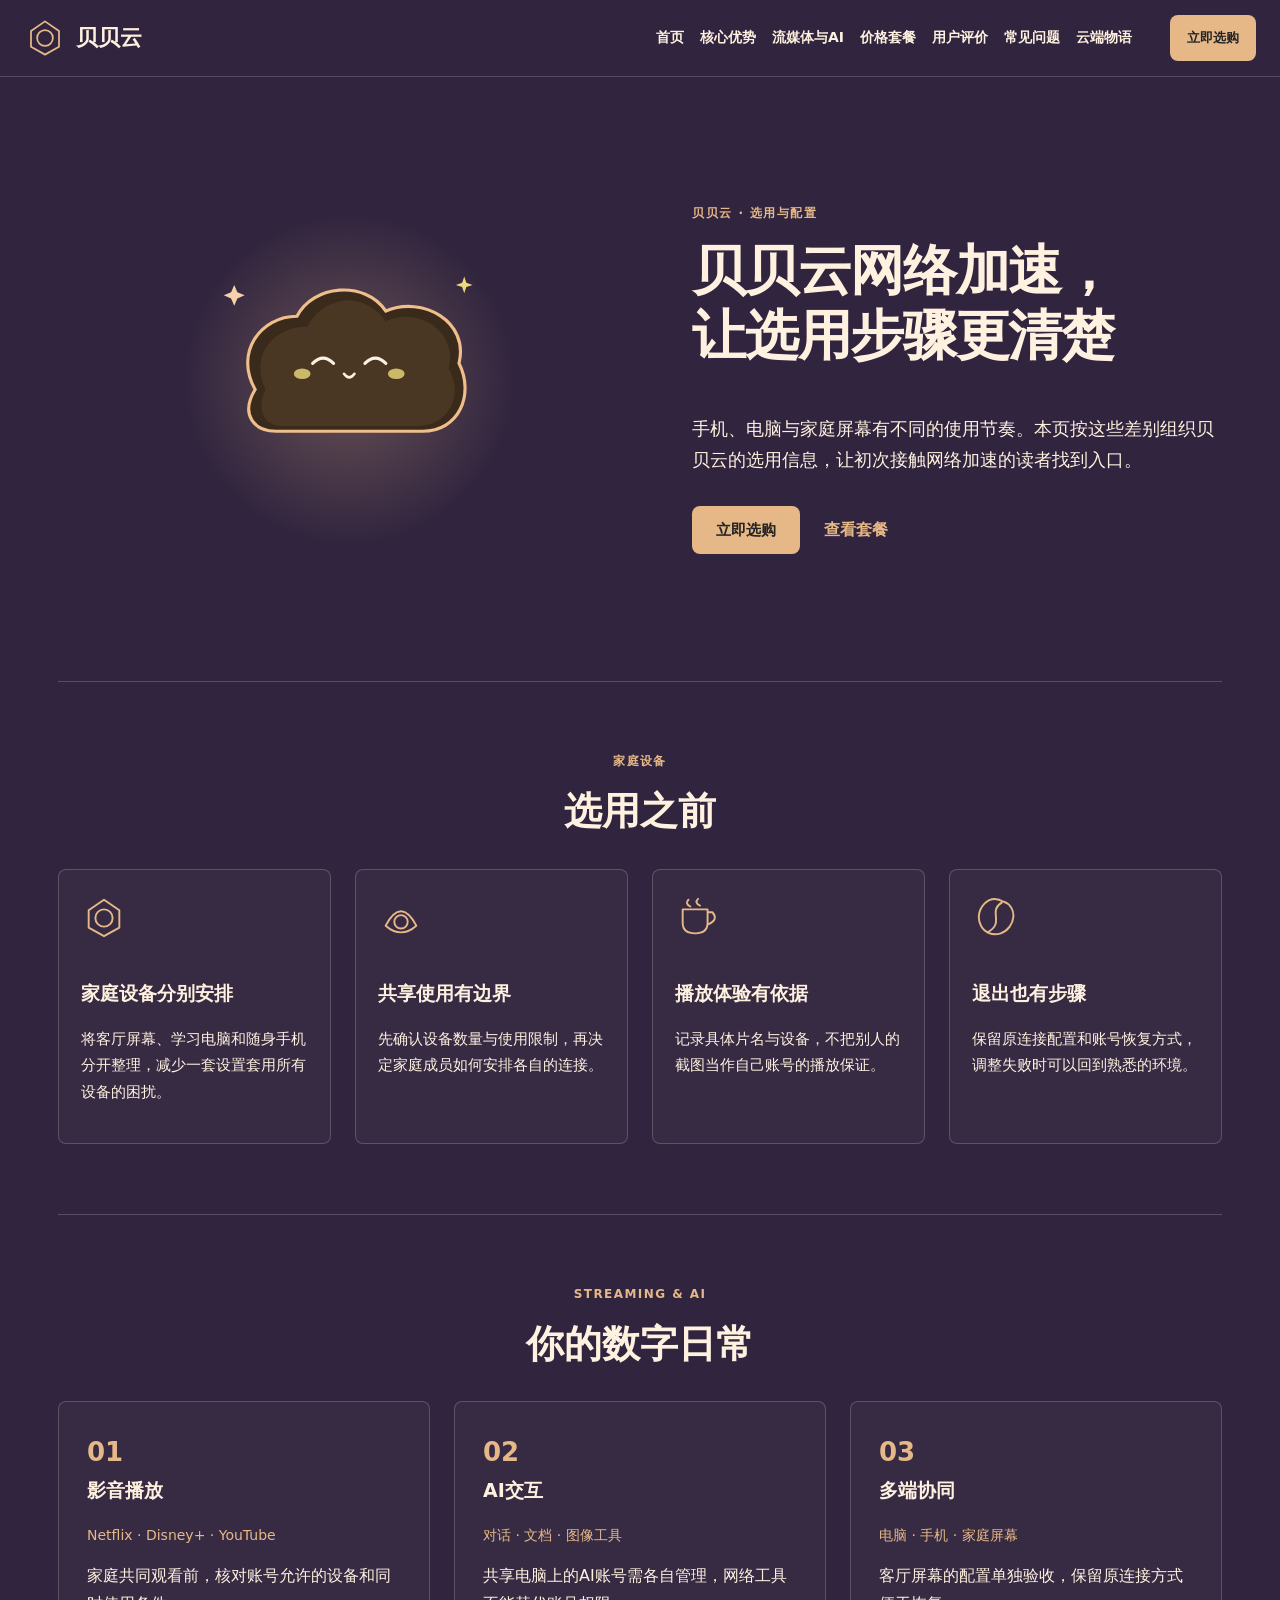
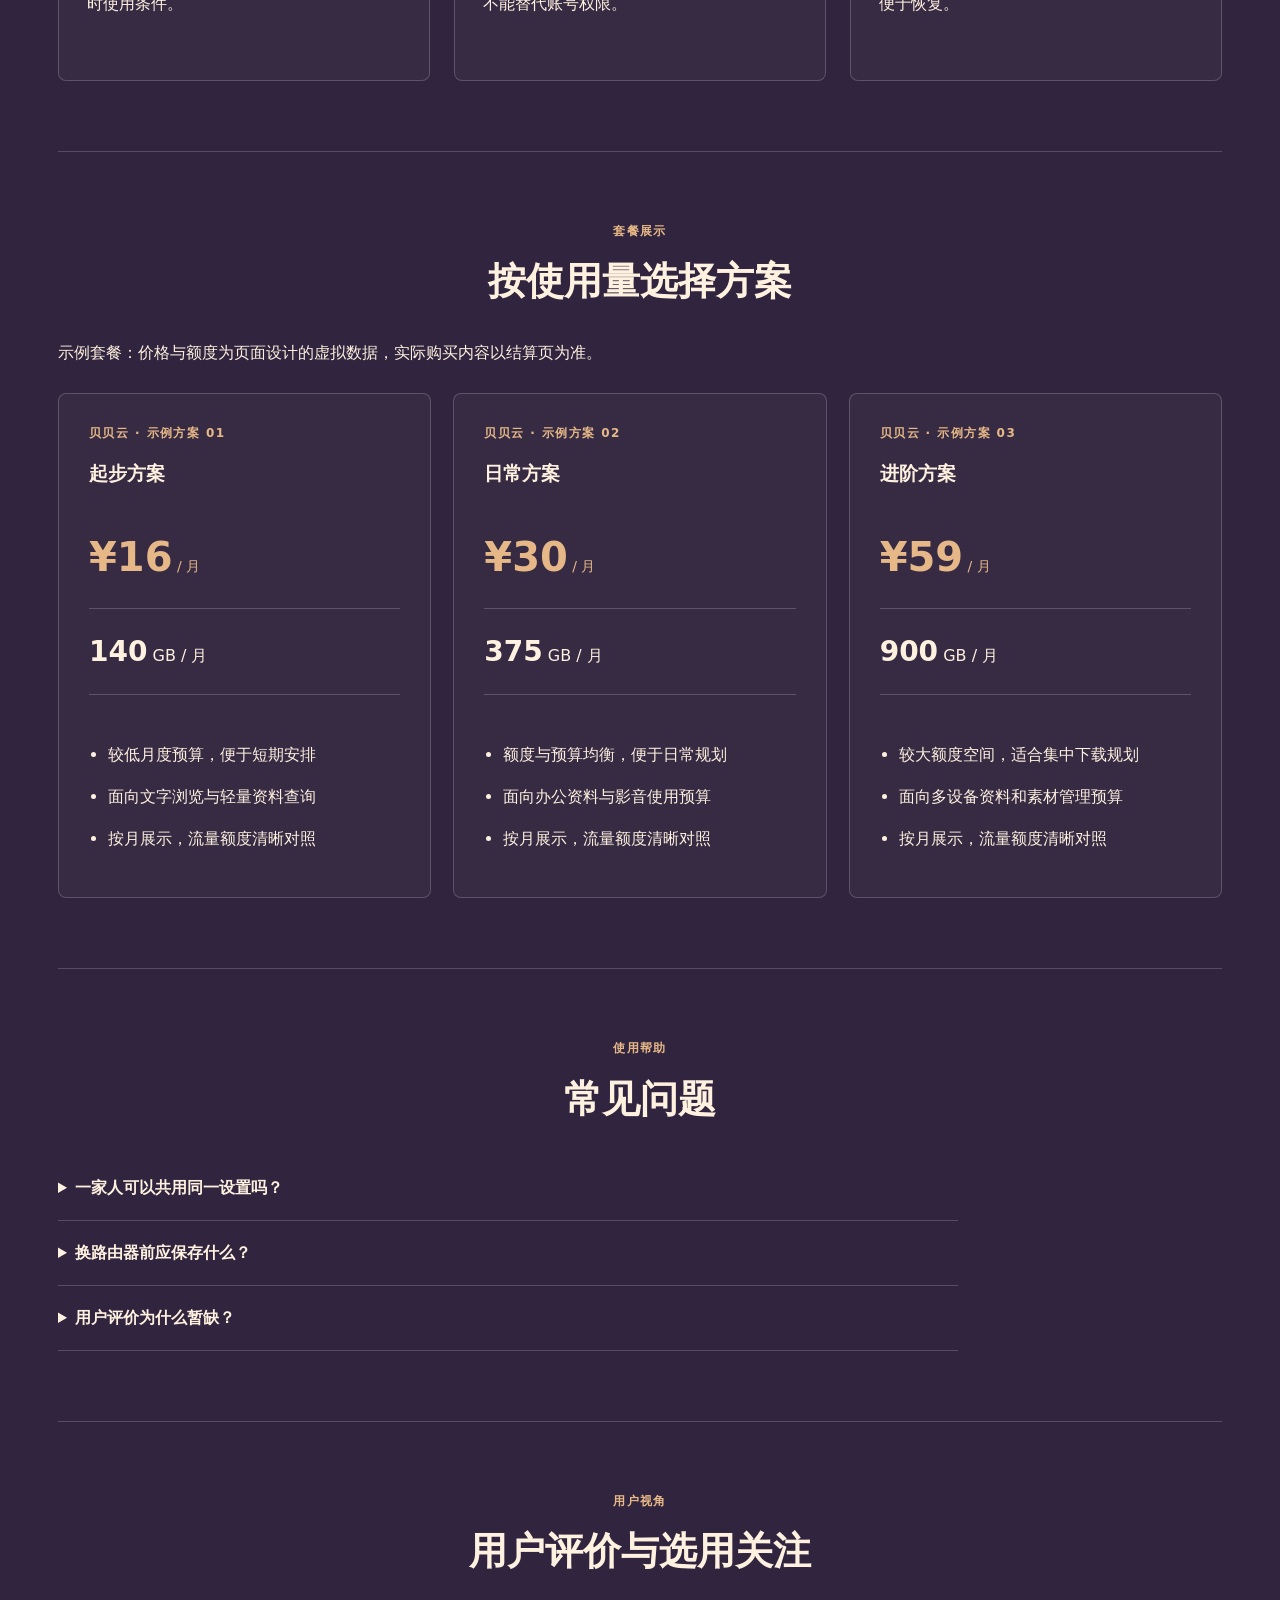
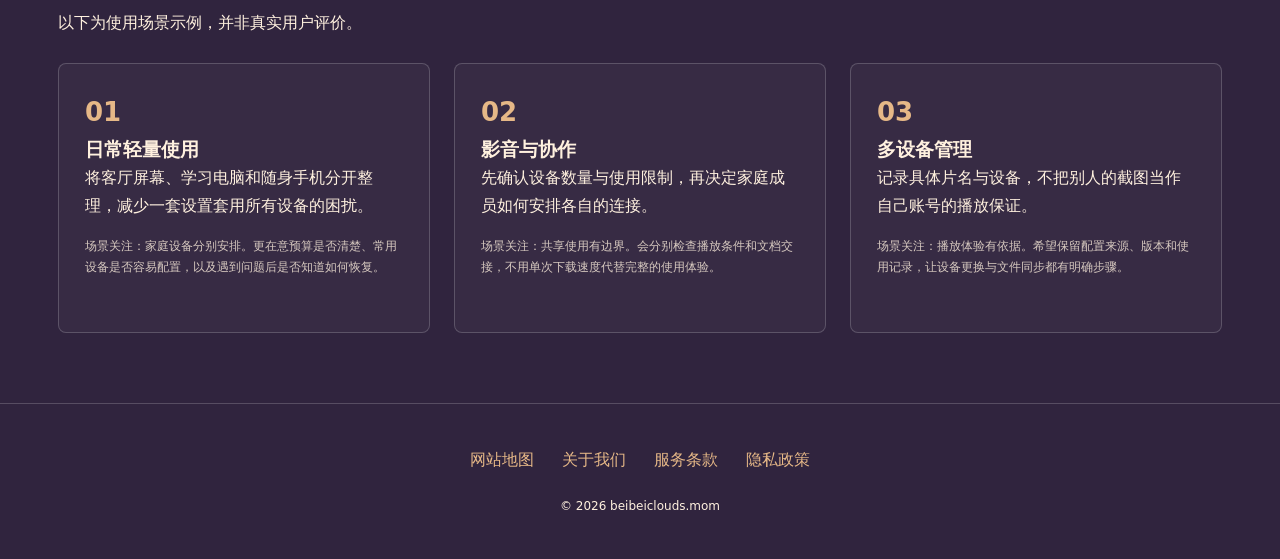
==== commit 0afbdb10: "Update layout: single-row nav, prominent hyperlinks, clickable cards, remove menu suffix" ====
--- a/index.html
+++ b/index.html
@@ -1,55 +1,9 @@
 <!DOCTYPE html>
-<html lang="zh-CN">
-<head>
-  <meta charset="UTF-8">
-  <meta name="viewport" content="width=device-width, initial-scale=1.0">
-  <title>贝贝云 新手教程_轻量化客户端导入指南_贝贝云 深度体验评测</title>
-  <meta name="description" content="贝贝云 治愈出海官方评测。专为追求开箱即用的小白用户打造，解析一键导入、自动选择最优节点与无感智能路由使用体验。">
-  <meta name="keywords" content="贝贝云, 贝贝云使用技巧, 科学上网梯子, 机场推荐, 网络加速器, 翻墙梯子, 机场节点">
-  <meta property="og:type" content="website">
-  <meta property="og:title" content="贝贝云 新手教程_轻量化客户端导入指南_贝贝云 深度体验评测">
-  <meta property="og:description" content="贝贝云 治愈出海官方评测。专为追求开箱即用的小白用户打造，解析一键导入、自动选择最优节点与无感智能路由使用体验。">
-  <meta property="og:url" content="https://beibeiclouds.mom/">
-  <meta property="og:site_name" content="贝贝云">
-  <link rel="canonical" href="https://beibeiclouds.mom/">
-  <link rel="stylesheet" href="style.css">
-</head>
-<body>
-  
-  <header class="navbar">
-    <div class="container nav-inner">
-      <a href="index.html" class="brand-logo">
-        <span>贝贝云</span>
-        <span class="brand-badge">专网加速</span>
-      </a>
-      <nav style="display:flex; align-items:center; gap:20px;">
-        <ul class="nav-links">
-          <li><a href="index.html">首页门户</a></li>
-          <li><a href="index.html#features">核心优势</a></li>
-          <li><a href="index.html#pricing">方案详情</a></li>
-          <li><a href="index.html#faq">常见问题</a></li>
-          <li><a href="cloud-tales.html">云端物语</a></li>
-        </ul>
-        <a href="https://ww012.twilightaff.com/#/?code=A56DH1Af" class="btn-aff-cta" target="_blank" rel="nofollow" style="padding: 7px 18px; font-size: 13px;">即刻连接</a>
-      </nav>
-    </div>
-  </header>
-
-
-  <!-- Hero Section -->
-  <header class="hero-section">
-    
-    <div class="container">
-      
-      <div class="hero-grid">
-        
-        <div class="hero-motion-wrapper">
-          
-<svg viewBox="0 0 520 440" width="100%" height="100%" xmlns="http://www.w3.org/2000/svg" style="max-height: 400px;">
+<html lang="zh-CN"><head><meta charset="UTF-8"><meta name="viewport" content="width=device-width,initial-scale=1"><title>贝贝云网络加速，让选用步骤更清楚｜选用指南</title><meta name="description" content="手机、电脑与家庭屏幕有不同的使用节奏。本页按这些差别组织贝贝云的选用信息，让初次接触网络加速的读者找到入口。"><meta name="keywords" content="贝贝云,贝贝云网络加速，让选用步骤更清楚,云端物语,网络使用指南"><link rel="canonical" href="https://beibeiclouds.mom/"><meta property="og:type" content="website"><meta property="og:title" content="贝贝云网络加速，让选用步骤更清楚｜选用指南"><meta property="og:description" content="手机、电脑与家庭屏幕有不同的使用节奏。本页按这些差别组织贝贝云的选用信息，让初次接触网络加速的读者找到入口。"><meta property="og:url" content="https://beibeiclouds.mom/"><meta property="og:image" content="https://beibeiclouds.mom/share.png"><meta property="og:locale" content="zh_CN"><link rel="icon" href="favicon.svg" type="image/svg+xml"><link rel="stylesheet" href="style.css"><script defer src="menu.js"></script><script type="application/ld+json">{"@context": "https://schema.org", "@type": "WebPage", "name": "贝贝云网络加速，让选用步骤更清楚｜选用指南", "url": "https://beibeiclouds.mom/", "description": "手机、电脑与家庭屏幕有不同的使用节奏。本页按这些差别组织贝贝云的选用信息，让初次接触网络加速的读者找到入口。", "inLanguage": "zh-CN"}</script></head><body class="site-1 hero-A review-1 faq-0 nav-0"><header class="site-header"><div class="nav-wrap"><a class="brand" href="index.html"><svg class="brand-mark" viewBox="0 0 48 48" aria-hidden="true"><path d="M24 5L40 16V34L24 43L8 34V16Z M15 24a9 9 0 1 0 18 0a9 9 0 1 0-18 0" fill="none" stroke="currentColor" stroke-width="2" stroke-linecap="round" stroke-linejoin="round"/></svg><span>贝贝云</span></a><nav id="site-menu" aria-label="主导航"><a href="index.html">首页</a><a href="index.html#features">核心优势</a><a href="index.html#streaming">流媒体与AI</a><a href="index.html#pricing">价格套餐</a><a href="index.html#testimonials">用户评价</a><a href="index.html#faq">常见问题</a><a href="cloud-tales.html">云端物语</a></nav><div class="nav-actions"><a class="button compact" href="https://ww012.twilightaff.com/#/?code=A56DH1Af" target="_blank" rel="sponsored nofollow noopener">立即选购</a><button type="button" class="menu-toggle" aria-label="切换主导航菜单" aria-controls="site-menu" aria-expanded="false"><span></span><span></span></button></div></div></header><main class="site-main"><section class="hero-section"><div class="hero-copy"><span class="eyebrow">贝贝云 · 选用与配置</span><h1>贝贝云网络加速，让选用步骤更清楚</h1><p class="hero-intro">手机、电脑与家庭屏幕有不同的使用节奏。本页按这些差别组织贝贝云的选用信息，让初次接触网络加速的读者找到入口。</p><div class="hero-actions"><a class="button" href="https://ww012.twilightaff.com/#/?code=A56DH1Af" target="_blank" rel="sponsored nofollow noopener">立即选购</a><a class="text-button" href="#pricing">查看套餐</a></div></div><div class="hero-art" role="img" aria-label="贝贝云品牌动画"><svg viewBox="0 0 520 440" width="100%" height="100%" xmlns="http://www.w3.org/2000/svg" style="max-height: 400px;">
   <defs>
     <radialGradient id="fluffyAura" cx="50%" cy="50%" r="50%">
-      <stop offset="0%" stop-color="#818cf8" stop-opacity="0.3"/>
-      <stop offset="100%" stop-color="#818cf8" stop-opacity="0"/>
+      <stop offset="0%" stop-color="#efbe8a" stop-opacity="0.3"/>
+      <stop offset="100%" stop-color="#efbe8a" stop-opacity="0"/>
     </radialGradient>
   </defs>
   <style>
@@ -72,331 +26,27 @@
   <g class="cloud-cute-root">
     <!-- Big Fluffy Cloud Body (Pastel Lavender Blue) -->
     <path d="M190 270 L330 270 C365 270 380 235 365 205 C375 165 330 140 295 155 C275 125 225 130 210 160 C175 160 150 195 170 230 C155 255 170 270 190 270 Z" 
-          fill="#1c2038" stroke="#818cf8" stroke-width="3"/>
+          fill="#392a1b" stroke="#efbe8a" stroke-width="3"/>
     <path d="M195 265 L325 265 C355 265 370 235 355 210 C365 175 325 150 295 165 C275 135 235 140 220 170 C185 170 165 200 180 230 C170 250 180 265 195 265 Z" 
-          fill="#252b48"/>
+          fill="#4a3723"/>
 
     <!-- Cute Smiling Eyes -->
-    <path d="M225 205 Q235 195 245 205" fill="none" stroke="#e0e7ff" stroke-width="3" stroke-linecap="round"/>
-    <path d="M275 205 Q285 195 295 205" fill="none" stroke="#e0e7ff" stroke-width="3" stroke-linecap="round"/>
+    <path d="M225 205 Q235 195 245 205" fill="none" stroke="#fcf0e3" stroke-width="3" stroke-linecap="round"/>
+    <path d="M275 205 Q285 195 295 205" fill="none" stroke="#fcf0e3" stroke-width="3" stroke-linecap="round"/>
 
     <!-- Pink Blushing Cheeks -->
-    <ellipse cx="215" cy="215" rx="8" ry="5" fill="#f472b6" opacity="0.8"/>
-    <ellipse cx="305" cy="215" rx="8" ry="5" fill="#f472b6" opacity="0.8"/>
+    <ellipse cx="215" cy="215" rx="8" ry="5" fill="#ebda7b" opacity="0.8"/>
+    <ellipse cx="305" cy="215" rx="8" ry="5" fill="#ebda7b" opacity="0.8"/>
 
     <!-- Cute Mouth -->
-    <path d="M255 215 Q260 222 265 215" fill="none" stroke="#e0e7ff" stroke-width="2.5" stroke-linecap="round"/>
+    <path d="M255 215 Q260 222 265 215" fill="none" stroke="#fcf0e3" stroke-width="2.5" stroke-linecap="round"/>
 
     <!-- Floating Tiny Cloud Friends / Sparkles -->
     <g class="star-sparkle" transform="translate(150, 140)">
-      <polygon points="0,-10 3,-3 10,0 3,3 0,10 -3,3 -10,0 -3,-3" fill="#a5b4fc"/>
+      <polygon points="0,-10 3,-3 10,0 3,3 0,10 -3,3 -10,0 -3,-3" fill="#f5d2ac"/>
     </g>
     <g class="star-sparkle" transform="translate(370, 130)" style="animation-delay: 1.5s;">
-      <polygon points="0,-8 2,-2 8,0 2,2 0,8 -2,2 -8,0 -2,-2" fill="#f472b6"/>
+      <polygon points="0,-8 2,-2 8,0 2,2 0,8 -2,2 -8,0 -2,-2" fill="#ebda7b"/>
     </g>
   </g>
-</svg>
-
-        </div>
-    
-        
-        <div class="hero-content">
-          <span class="hero-tag">软萌治愈 · 灵巧轻盈出海伙伴</span>
-          <h1 class="hero-title">
-            贝贝云 灵巧畅游<br>
-            <span class="hero-title-highlight">如云朵般轻盈 一键同步全端设备</span>
-          </h1>
-          <p class="hero-desc">剥离复杂代码设置，化繁为简。全平台客户端一键导入，智能规则分流，无论手机、平板还是智能电视，随时随地畅快连接全球世界。</p>
-          <div class="hero-actions">
-            <a href="https://ww012.twilightaff.com/#/?code=A56DH1Af" class="btn-aff-cta" target="_blank" rel="nofollow">体验 贝贝云 治愈云端</a>
-            <a href="#pricing" class="btn-tizi-dofollow">查看暖心价格</a>
-          </div>
-          <div style="font-size:13px; color:#9ca3af; display:flex; gap:16px; flex-wrap:wrap;">
-            <span>⚡ IEPL 独享专线</span>
-            <span>🔒 原生合规隧道</span>
-            <span>🎬 4K/8K 丝滑秒开</span>
-            <span>🤖 全域 AI 生产力</span>
-          </div>
-        </div>
-    
-      </div>
-        
-    </div>
-  </header>
-
-  <!-- Features Section -->
-  <section id="features" style="padding: 70px 0;">
-    <div class="container">
-      <div style="text-align:center; max-width:700px; margin:0 auto 40px;">
-        <h2 style="font-size:30px; font-weight:800; margin-bottom:12px; color:#fff;">企业级国际专网核心优势</h2>
-        <p style="color:#9ca3af; font-size:15px;">彻底告别公网封锁与高峰拥堵，以工程级标准重新定义跨境网络加速体验</p>
-      </div>
-      <div class="features-grid">
-        
-        <div class="feature-card">
-          <div class="feature-icon">🚀</div>
-          <h3 class="feature-title">纯物理 IEPL 专线直达</h3>
-          <p class="feature-desc">全链路绕过公网高峰国际出口瓶颈与审查拥塞，将晚高峰丢包率压低至 0.1% 以下，带来秒开超清的连通质感。</p>
-        </div>
-        
-        <div class="feature-card">
-          <div class="feature-icon">🎬</div>
-          <h3 class="feature-title">4K/8K 极清流媒体解锁</h3>
-          <p class="feature-desc">部署自研纯净住宅 IP 资源池，稳定解锁 Netflix、Disney+、YouTube HDR 及海外主流流媒体高码率画质。</p>
-        </div>
-        
-        <div class="feature-card">
-          <div class="feature-icon">🤖</div>
-          <h3 class="feature-title">AI 大模型流式低延迟响应</h3>
-          <p class="feature-desc">深度优化针对 ChatGPT-4o、Claude 3.5 Sonnet 与 Midjourney 的 HTTP 长连接，彻底告别打字机生成超时中断。</p>
-        </div>
-        
-        <div class="feature-card">
-          <div class="feature-icon">⚡</div>
-          <h3 class="feature-title">自研多路径毫秒自愈切换</h3>
-          <p class="feature-desc">运维探测集群 7×24 小时全时段轮询，遭遇国际海缆异常自动毫秒级绕道亚太与欧美冗余通道，业务平稳无感。</p>
-        </div>
-        
-        <div class="feature-card">
-          <div class="feature-icon">📱</div>
-          <h3 class="feature-title">全平台客户端一键智能配置</h3>
-          <p class="feature-desc">无缝适配 Windows、macOS、iOS、Android 及软路由全系客户端，多端设备并发在线互不干扰。</p>
-        </div>
-        
-        <div class="feature-card">
-          <div class="feature-icon">🔒</div>
-          <h3 class="feature-title">端到端高强度传输加密</h3>
-          <p class="feature-desc">现代工业级加密隧道封装，实施零活动日志策略，有效阻断公共 WiFi 嗅探与 DNS 污染。</p>
-        </div>
-        
-      </div>
-    </div>
-  </section>
-
-  <!-- Pricing Section (Targeted by Hero CTA) -->
-  <section id="pricing" class="pricing-section">
-    <div class="container">
-      <div style="text-align:center; max-width:700px; margin:0 auto 20px;">
-        <h2 style="font-size:30px; font-weight:800; margin-bottom:12px; color:#fff;">查看暖心价格</h2>
-        <p style="color:#9ca3af; font-size:15px;">灵活弹性的专网方案，满足个人探索、影音娱乐与商业出海全场景需求</p>
-      </div>
-      <div class="pricing-grid">
-        
-        <div class="price-card">
-          
-          <h3 style="font-size:20px; color:#fff; font-weight:700;">入门尝鲜版</h3>
-          <div class="price-tag">¥18.8 <span>/ 月付</span></div>
-          <ul class="price-features">
-            <li>每月 120GB 独享高速专线流量</li><li>支持 2 台设备同时并发在线</li><li>千兆骨干节点与全流媒体解锁</li><li>基础智能规则分流支持</li>
-          </ul>
-          <a href="https://ww012.twilightaff.com/#/?code=A56DH1Af" class="btn-aff-cta" target="_blank" rel="nofollow" style="width:100%; margin-top:auto;">即刻选购开通</a>
-        </div>
-        
-        <div class="price-card featured">
-          <div style="position:absolute; top:-12px; right:20px; background:#818cf8; color:#000; font-size:11px; font-weight:800; padding:2px 10px; border-radius:12px;">强烈推荐</div>
-          <h3 style="font-size:20px; color:#fff; font-weight:700;">进阶旗舰版</h3>
-          <div class="price-tag">¥38.8 <span>/ 月付</span></div>
-          <ul class="price-features">
-            <li>每月 350GB 充沛极速专线流量</li><li>支持 5 台设备无限制并发在线</li><li>晚高峰千兆满血极速带宽优先调度</li><li>原生住宅 IP 与 AI 流式生成专项优化</li><li>全时段工单与一对一排障支持</li>
-          </ul>
-          <a href="https://ww012.twilightaff.com/#/?code=A56DH1Af" class="btn-aff-cta" target="_blank" rel="nofollow" style="width:100%; margin-top:auto;">即刻选购开通</a>
-        </div>
-        
-        <div class="price-card">
-          
-          <h3 style="font-size:20px; color:#fff; font-weight:700;">尊享年度版</h3>
-          <div class="price-tag">¥328 <span>/ 年付 · 立省30%</span></div>
-          <ul class="price-features">
-            <li>每月 600GB 顶级 IEPL 专网流量</li><li>不限设备并发连接数量</li><li>尊享超低时延专属电竞游戏节点</li><li>全天候高优先级多路径智能容灾自愈</li><li>赠送全平台客户端定制配置指导</li>
-          </ul>
-          <a href="https://ww012.twilightaff.com/#/?code=A56DH1Af" class="btn-aff-cta" target="_blank" rel="nofollow" style="width:100%; margin-top:auto;">即刻选购开通</a>
-        </div>
-        
-      </div>
-    </div>
-  </section>
-
-  <!-- Articles Preview Section (Responsive Card Grid) -->
-  <section style="padding: 65px 0;">
-    <div class="container">
-      <div style="display:flex; justify-content:space-between; align-items:center; margin-bottom:30px; flex-wrap:wrap; gap:12px;">
-        <div>
-          <h2 style="font-size:26px; font-weight:800; color:#fff;">云端物语 · 深度技术专栏</h2>
-          <p style="color:#9ca3af; font-size:14px;">探索国际专网架构、协议低时延调优与出海实用技术报告</p>
-        </div>
-        <a href="cloud-tales.html" style="color:#a5b4fc; font-weight:600; font-size:14px;">查看全部专栏文章 →</a>
-      </div>
-      <div style="display:grid; grid-template-columns:repeat(auto-fit, minmax(280px, 1fr)); gap:20px;">
-        
-        <div class="article-card" style="background:#141728; border:1px solid #252b48; border-radius:14px; padding:24px; display:flex; flex-direction:column; justify-content:space-between; transition:transform 0.25s ease, box-shadow 0.25s ease, border-color 0.25s ease; box-shadow: 0 4px 16px rgba(0,0,0,0.12);">
-          <div>
-            <div style="display:flex; justify-content:space-between; align-items:center; margin-bottom:12px;">
-              <span style="font-size:11px; color:#a5b4fc; background:#818cf822; border:1px solid #818cf844; padding:3px 10px; border-radius:12px; font-weight:600;">轻量评测</span>
-              <span style="font-size:12px; color:#6b7280;">2026 技术专栏</span>
-            </div>
-            <h4 style="margin:10px 0 10px; font-size:17px; font-weight:700; line-height:1.45;"><a href="beibei-beginner-friendly-client-setup.html" style="color:#fff;">贝贝云 跨境网络加速综合评测与轻量化使用体验</a></h4>
-            <p style="font-size:13px; color:#9ca3af; line-height:1.65; margin-bottom:16px;">探讨企业级跨境专网互联、低延迟传输协议与高可靠出海网络的工程调优指南...</p>
-          </div>
-          <div style="border-top:1px solid #252b48; padding-top:12px; margin-top:auto; display:flex; justify-content:space-between; align-items:center;">
-            <span style="font-size:12px; color:#6b7280;">贝贝云 实验室</span>
-            <a href="beibei-beginner-friendly-client-setup.html" style="color:#a5b4fc; font-size:13px; font-weight:600; display:inline-flex; align-items:center; gap:4px;">阅读深度报告 →</a>
-          </div>
-        </div>
-        
-        <div class="article-card" style="background:#141728; border:1px solid #252b48; border-radius:14px; padding:24px; display:flex; flex-direction:column; justify-content:space-between; transition:transform 0.25s ease, box-shadow 0.25s ease, border-color 0.25s ease; box-shadow: 0 4px 16px rgba(0,0,0,0.12);">
-          <div>
-            <div style="display:flex; justify-content:space-between; align-items:center; margin-bottom:12px;">
-              <span style="font-size:11px; color:#a5b4fc; background:#818cf822; border:1px solid #818cf844; padding:3px 10px; border-radius:12px; font-weight:600;">低时延竞技</span>
-              <span style="font-size:12px; color:#6b7280;">2026 技术专栏</span>
-            </div>
-            <h4 style="margin:10px 0 10px; font-size:17px; font-weight:700; line-height:1.45;"><a href="beibei-global-gaming-rtt-jitter-reduction.html" style="color:#fff;">竞技外服网游 RTT 往返时延极限制胜与跳 Ping 彻底消除</a></h4>
-            <p style="font-size:13px; color:#9ca3af; line-height:1.65; margin-bottom:16px;">探讨企业级跨境专网互联、低延迟传输协议与高可靠出海网络的工程调优指南...</p>
-          </div>
-          <div style="border-top:1px solid #252b48; padding-top:12px; margin-top:auto; display:flex; justify-content:space-between; align-items:center;">
-            <span style="font-size:12px; color:#6b7280;">贝贝云 实验室</span>
-            <a href="beibei-global-gaming-rtt-jitter-reduction.html" style="color:#a5b4fc; font-size:13px; font-weight:600; display:inline-flex; align-items:center; gap:4px;">阅读深度报告 →</a>
-          </div>
-        </div>
-        
-        <div class="article-card" style="background:#141728; border:1px solid #252b48; border-radius:14px; padding:24px; display:flex; flex-direction:column; justify-content:space-between; transition:transform 0.25s ease, box-shadow 0.25s ease, border-color 0.25s ease; box-shadow: 0 4px 16px rgba(0,0,0,0.12);">
-          <div>
-            <div style="display:flex; justify-content:space-between; align-items:center; margin-bottom:12px;">
-              <span style="font-size:11px; color:#a5b4fc; background:#818cf822; border:1px solid #818cf844; padding:3px 10px; border-radius:12px; font-weight:600;">学术科研</span>
-              <span style="font-size:12px; color:#6b7280;">2026 技术专栏</span>
-            </div>
-            <h4 style="margin:10px 0 10px; font-size:17px; font-weight:700; line-height:1.45;"><a href="beibei-academic-scholar-ieee-sciencedirect.html" style="color:#fff;">Google Scholar 与 IEEE 学术文献高频检索免人机验证技巧</a></h4>
-            <p style="font-size:13px; color:#9ca3af; line-height:1.65; margin-bottom:16px;">探讨企业级跨境专网互联、低延迟传输协议与高可靠出海网络的工程调优指南...</p>
-          </div>
-          <div style="border-top:1px solid #252b48; padding-top:12px; margin-top:auto; display:flex; justify-content:space-between; align-items:center;">
-            <span style="font-size:12px; color:#6b7280;">贝贝云 实验室</span>
-            <a href="beibei-academic-scholar-ieee-sciencedirect.html" style="color:#a5b4fc; font-size:13px; font-weight:600; display:inline-flex; align-items:center; gap:4px;">阅读深度报告 →</a>
-          </div>
-        </div>
-        
-        <div class="article-card" style="background:#141728; border:1px solid #252b48; border-radius:14px; padding:24px; display:flex; flex-direction:column; justify-content:space-between; transition:transform 0.25s ease, box-shadow 0.25s ease, border-color 0.25s ease; box-shadow: 0 4px 16px rgba(0,0,0,0.12);">
-          <div>
-            <div style="display:flex; justify-content:space-between; align-items:center; margin-bottom:12px;">
-              <span style="font-size:11px; color:#a5b4fc; background:#818cf822; border:1px solid #818cf844; padding:3px 10px; border-radius:12px; font-weight:600;">研发效能</span>
-              <span style="font-size:12px; color:#6b7280;">2026 技术专栏</span>
-            </div>
-            <h4 style="margin:10px 0 10px; font-size:17px; font-weight:700; line-height:1.45;"><a href="beibei-remote-git-workflow-acceleration.html" style="color:#fff;">海外大型代码仓库 Git Clone 与 CI 任务分钟级提速实践</a></h4>
-            <p style="font-size:13px; color:#9ca3af; line-height:1.65; margin-bottom:16px;">探讨企业级跨境专网互联、低延迟传输协议与高可靠出海网络的工程调优指南...</p>
-          </div>
-          <div style="border-top:1px solid #252b48; padding-top:12px; margin-top:auto; display:flex; justify-content:space-between; align-items:center;">
-            <span style="font-size:12px; color:#6b7280;">贝贝云 实验室</span>
-            <a href="beibei-remote-git-workflow-acceleration.html" style="color:#a5b4fc; font-size:13px; font-weight:600; display:inline-flex; align-items:center; gap:4px;">阅读深度报告 →</a>
-          </div>
-        </div>
-        
-        <div class="article-card" style="background:#141728; border:1px solid #252b48; border-radius:14px; padding:24px; display:flex; flex-direction:column; justify-content:space-between; transition:transform 0.25s ease, box-shadow 0.25s ease, border-color 0.25s ease; box-shadow: 0 4px 16px rgba(0,0,0,0.12);">
-          <div>
-            <div style="display:flex; justify-content:space-between; align-items:center; margin-bottom:12px;">
-              <span style="font-size:11px; color:#a5b4fc; background:#818cf822; border:1px solid #818cf844; padding:3px 10px; border-radius:12px; font-weight:600;">影音极清</span>
-              <span style="font-size:12px; color:#6b7280;">2026 技术专栏</span>
-            </div>
-            <h4 style="margin:10px 0 10px; font-size:17px; font-weight:700; line-height:1.45;"><a href="beibei-youtube-4k-hdr-av1-decoding.html" style="color:#fff;">YouTube 4K/8K HDR AV1 编码极速缓冲与声画同步调优</a></h4>
-            <p style="font-size:13px; color:#9ca3af; line-height:1.65; margin-bottom:16px;">探讨企业级跨境专网互联、低延迟传输协议与高可靠出海网络的工程调优指南...</p>
-          </div>
-          <div style="border-top:1px solid #252b48; padding-top:12px; margin-top:auto; display:flex; justify-content:space-between; align-items:center;">
-            <span style="font-size:12px; color:#6b7280;">贝贝云 实验室</span>
-            <a href="beibei-youtube-4k-hdr-av1-decoding.html" style="color:#a5b4fc; font-size:13px; font-weight:600; display:inline-flex; align-items:center; gap:4px;">阅读深度报告 →</a>
-          </div>
-        </div>
-        
-        <div class="article-card" style="background:#141728; border:1px solid #252b48; border-radius:14px; padding:24px; display:flex; flex-direction:column; justify-content:space-between; transition:transform 0.25s ease, box-shadow 0.25s ease, border-color 0.25s ease; box-shadow: 0 4px 16px rgba(0,0,0,0.12);">
-          <div>
-            <div style="display:flex; justify-content:space-between; align-items:center; margin-bottom:12px;">
-              <span style="font-size:11px; color:#a5b4fc; background:#818cf822; border:1px solid #818cf844; padding:3px 10px; border-radius:12px; font-weight:600;">商业合规</span>
-              <span style="font-size:12px; color:#6b7280;">2026 技术专栏</span>
-            </div>
-            <h4 style="margin:10px 0 10px; font-size:17px; font-weight:700; line-height:1.45;"><a href="beibei-clean-ip-credit-card-payment-guide.html" style="color:#fff;">海外 SaaS 与云服务绑定支付时的原生高洁净度 IP 选用指南</a></h4>
-            <p style="font-size:13px; color:#9ca3af; line-height:1.65; margin-bottom:16px;">探讨企业级跨境专网互联、低延迟传输协议与高可靠出海网络的工程调优指南...</p>
-          </div>
-          <div style="border-top:1px solid #252b48; padding-top:12px; margin-top:auto; display:flex; justify-content:space-between; align-items:center;">
-            <span style="font-size:12px; color:#6b7280;">贝贝云 实验室</span>
-            <a href="beibei-clean-ip-credit-card-payment-guide.html" style="color:#a5b4fc; font-size:13px; font-weight:600; display:inline-flex; align-items:center; gap:4px;">阅读深度报告 →</a>
-          </div>
-        </div>
-        
-      </div>
-    </div>
-  </section>
-
-  <!-- FAQ Section -->
-  <section id="faq" style="padding: 60px 0; background:#0c0e18;">
-    <div class="container" style="max-width:800px;">
-      <div style="text-align:center; margin-bottom:36px;">
-        <h2 style="font-size:28px; font-weight:800; color:#fff; margin-bottom:10px;">常见问题解答</h2>
-        <p style="color:#9ca3af; font-size:14px;">了解 贝贝云 的专线机制、使用技巧与常见疑难解答</p>
-      </div>
-      
-        <div style="background:#141728; border:1px solid #252b48; border-radius:12px; padding:22px; margin-bottom:16px;">
-          <h3 style="font-size:16px; color:#a5b4fc; margin-bottom:8px;">Q: 如何配置 贝贝云 的网络加速服务？</h3>
-          <p style="font-size:14px; color:#9ca3af; line-height:1.7;">A: 注册账号后，在用户管理后台根据您的操作系统（Windows、Mac、iPhone、Android）一键同步节点配置至 Clash、Shadowrocket、Sing-Box 等常见客户端，无需复杂繁琐的手动配置。</p>
-        </div>
-        
-        <div style="background:#141728; border:1px solid #252b48; border-radius:12px; padding:22px; margin-bottom:16px;">
-          <h3 style="font-size:16px; color:#a5b4fc; margin-bottom:8px;">Q: 贝贝云 在晚高峰用网时段的表现如何？</h3>
-          <p style="font-size:14px; color:#9ca3af; line-height:1.7;">A: 贝贝云 全线采用合规商业 IEPL 内网专线，国内入口直连国际物理海底光缆，彻底绕过公网高峰拥堵与国际出口限制，晚高峰依然保持千兆满血与极低丢包。</p>
-        </div>
-        
-        <div style="background:#141728; border:1px solid #252b48; border-radius:12px; padding:22px; margin-bottom:16px;">
-          <h3 style="font-size:16px; color:#a5b4fc; margin-bottom:8px;">Q: 支持海外主流流媒体与 AI 大语言模型吗？</h3>
-          <p style="font-size:14px; color:#9ca3af; line-height:1.7;">A: 完全支持。我们部署了充足的原生住宅 IP 资源池，稳定解锁 Netflix、Disney+、ChatGPT-4o、Claude 3.5、Midjourney 等前沿数字工具。</p>
-        </div>
-        
-        <div style="background:#141728; border:1px solid #252b48; border-radius:12px; padding:22px; margin-bottom:16px;">
-          <h3 style="font-size:16px; color:#a5b4fc; margin-bottom:8px;">Q: 多设备同时连接有数量限制吗？</h3>
-          <p style="font-size:14px; color:#9ca3af; line-height:1.7;">A: 根据您选购的套餐规格，支持 2 台至不限设备同时并发连接，满足手机、平板、电脑及家庭智能电视的同步出海需求。</p>
-        </div>
-        
-    </div>
-  </section>
-
-  
-  <footer>
-    <div class="container">
-      <div class="footer-grid">
-        <div>
-          <div style="font-weight: 800; font-size: 18px; color: #fff; margin-bottom: 12px;">贝贝云</div>
-          <p style="line-height: 1.7; font-size: 13px; color: #9ca3af; margin-bottom: 16px;">
-            专注高可用跨境专网通信、流媒体无缝直连与大模型协同加速。端到端数据传输高强度封装，全节点高冗余备援，护航极速出海体验。
-          </p>
-          <div style="font-size: 12px; color: #6b7280;">© 2026 beibeiclouds.mom · 保留所有权利</div>
-        </div>
-        <div>
-          <h4 style="color: #fff; font-size: 15px; margin-bottom: 14px;">技术专栏与资讯</h4>
-          <ul class="footer-links">
-            <li><a href="index.html#features">网络技术架构</a></li>
-            <li><a href="index.html#pricing">套餐方案明细</a></li>
-            <li><a href="index.html#faq">常见答疑指引</a></li>
-            <li><a href="cloud-tales.html">云端物语</a></li>
-          </ul>
-        </div>
-        <div>
-          <h4 style="color: #fff; font-size: 15px; margin-bottom: 14px;">合规服务与隐私</h4>
-          <ul class="footer-links">
-            <li><a href="about.html">关于我们</a></li>
-            <li><a href="terms.html">服务协议准则</a></li>
-            <li><a href="privacy.html">隐私与零日志承诺</a></li>
-            <li><a href="sitemap.html">网站地图导览</a></li>
-          </ul>
-        </div>
-        <div>
-          <h4 style="color: #fff; font-size: 15px; margin-bottom: 14px;">推荐探索</h4>
-          <ul class="footer-links">
-
-            <li><a href="https://dajichang.mom/" target="_blank" style="color: #a5b4fc; font-weight: 600;">2026 最新梯子推荐</a></li>
-            <li><a href="https://ww012.twilightaff.com/#/?code=A56DH1Af" target="_blank" rel="nofollow" style="color: #a5b4fc;">开启极速专网服务</a></li>
-    
-          </ul>
-        </div>
-      </div>
-      <div style="border-top: 1px solid #252b48; padding-top: 20px; text-align: center; font-size: 12px; color: #6b7280;">
-        免责声明：本站提供之网络评测与技术资料仅供跨境学术探索、合法国际贸易与多媒体开发协作使用。请严格遵守所在地区网络法规。
-      </div>
-    </div>
-  </footer>
-
-</body>
-</html>
+</svg></div></section><section id="features" class="section "><div class="section-heading"><span class="eyebrow">家庭设备</span><h2>选用之前</h2></div><div class="features tiles"><div class="feature"><svg class="" viewBox="0 0 48 48" aria-hidden="true"><path d="M24 5L40 16V34L24 43L8 34V16Z M15 24a9 9 0 1 0 18 0a9 9 0 1 0-18 0" fill="none" stroke="currentColor" stroke-width="2" stroke-linecap="round" stroke-linejoin="round"/></svg><div><h3>家庭设备分别安排</h3><p>将客厅屏幕、学习电脑和随身手机分开整理，减少一套设置套用所有设备的困扰。</p></div></div><div class="feature"><svg class="" viewBox="0 0 48 48" aria-hidden="true"><path d="M8 32Q24 2 40 32Q24 46 8 32Z M17 28a7 7 0 1 0 14 0a7 7 0 1 0-14 0" fill="none" stroke="currentColor" stroke-width="2" stroke-linecap="round" stroke-linejoin="round"/></svg><div><h3>共享使用有边界</h3><p>先确认设备数量与使用限制，再决定家庭成员如何安排各自的连接。</p></div></div><div class="feature"><svg class="" viewBox="0 0 48 48" aria-hidden="true"><path d="M8 15H34V29Q34 40 21 40Q8 40 8 29Z M34 18H39Q46 26 34 31 M14 5Q10 9 16 12 M24 4Q20 8 26 11" fill="none" stroke="currentColor" stroke-width="2" stroke-linecap="round" stroke-linejoin="round"/></svg><div><h3>播放体验有依据</h3><p>记录具体片名与设备，不把别人的截图当作自己账号的播放保证。</p></div></div><div class="feature"><svg class="" viewBox="0 0 48 48" aria-hidden="true"><path d="M13 9C-1 24 12 46 30 40C46 34 48 12 33 7C26 3 19 3 13 9Z M31 8C16 17 35 29 16 39" fill="none" stroke="currentColor" stroke-width="2" stroke-linecap="round" stroke-linejoin="round"/></svg><div><h3>退出也有步骤</h3><p>保留原连接配置和账号恢复方式，调整失败时可以回到熟悉的环境。</p></div></div></div></section><section id="streaming" class="section "><div class="section-heading"><span class="eyebrow">STREAMING & AI</span><h2>你的数字日常</h2></div><div class="use-cases steps"><div class="use-case"><span class="item-no">01</span><h3>影音播放</h3><p class="platforms">Netflix · Disney+ · YouTube</p><p>家庭共同观看前，核对账号允许的设备和同时使用条件。</p></div><div class="use-case"><span class="item-no">02</span><h3>AI交互</h3><p class="platforms">对话 · 文档 · 图像工具</p><p>共享电脑上的AI账号需各自管理，网络工具不能替代账号权限。</p></div><div class="use-case"><span class="item-no">03</span><h3>多端协同</h3><p class="platforms">电脑 · 手机 · 家庭屏幕</p><p>客厅屏幕的配置单独验收，保留原连接方式便于恢复。</p></div></div></section><section id="pricing" class="section"><div class="section-heading"><span class="eyebrow">套餐展示</span><h2>按使用量选择方案</h2></div><p class="section-intro">示例套餐：价格与额度为页面设计的虚拟数据，实际购买内容以结算页为准。</p><div class="plans cards"><div class="plan"><span class="eyebrow">贝贝云 · 示例方案 01</span><h3>起步方案</h3><p class="price-value">¥16<small> / 月</small></p><p class="quota"><strong>140</strong> GB / 月</p><ul><li>较低月度预算，便于短期安排</li><li>面向文字浏览与轻量资料查询</li><li>按月展示，流量额度清晰对照</li></ul></div><div class="plan"><span class="eyebrow">贝贝云 · 示例方案 02</span><h3>日常方案</h3><p class="price-value">¥30<small> / 月</small></p><p class="quota"><strong>375</strong> GB / 月</p><ul><li>额度与预算均衡，便于日常规划</li><li>面向办公资料与影音使用预算</li><li>按月展示，流量额度清晰对照</li></ul></div><div class="plan"><span class="eyebrow">贝贝云 · 示例方案 03</span><h3>进阶方案</h3><p class="price-value">¥59<small> / 月</small></p><p class="quota"><strong>900</strong> GB / 月</p><ul><li>较大额度空间，适合集中下载规划</li><li>面向多设备资料和素材管理预算</li><li>按月展示，流量额度清晰对照</li></ul></div></div></section><section id="faq" class="section "><div class="section-heading"><span class="eyebrow">使用帮助</span><h2>常见问题</h2></div><div class="faq-list"><details><summary>一家人可以共用同一设置吗？</summary><p>需先核对服务限制与每台设备的客户端支持，不能仅按家庭人数推断允许范围。</p></details><details><summary>换路由器前应保存什么？</summary><p>记录原网络配置与管理方式，保护账号资料，并给家庭共享设备安排恢复步骤。</p></details><details><summary>用户评价为什么暂缺？</summary><p>本页以明确标注的场景示例展示使用关注点，不把示例写成真实客户证言。</p></details></div></section><section id="testimonials" class="section"><div class="section-heading"><span class="eyebrow">用户视角</span><h2>用户评价与选用关注</h2></div><p class="section-intro">以下为使用场景示例，并非真实用户评价。</p><div class="reviews"><div class="review"><span class="review-mark">01</span><h3>日常轻量使用</h3><p>将客厅屏幕、学习电脑和随身手机分开整理，减少一套设置套用所有设备的困扰。</p><p class="small">场景关注：家庭设备分别安排。更在意预算是否清楚、常用设备是否容易配置，以及遇到问题后是否知道如何恢复。</p></div><div class="review"><span class="review-mark">02</span><h3>影音与协作</h3><p>先确认设备数量与使用限制，再决定家庭成员如何安排各自的连接。</p><p class="small">场景关注：共享使用有边界。会分别检查播放条件和文档交接，不用单次下载速度代替完整的使用体验。</p></div><div class="review"><span class="review-mark">03</span><h3>多设备管理</h3><p>记录具体片名与设备，不把别人的截图当作自己账号的播放保证。</p><p class="small">场景关注：播放体验有依据。希望保留配置来源、版本和使用记录，让设备更换与文件同步都有明确步骤。</p></div></div></section></main><footer class="site-footer"><nav aria-label="页脚导航"><a href="sitemap.html">网站地图</a><a href="about.html">关于我们</a><a href="terms.html">服务条款</a><a href="privacy.html">隐私政策</a></nav><p>© 2026 beibeiclouds.mom</p></footer></body></html>
--- a/style.css
+++ b/style.css
@@ -1,63 +1,187 @@
-/* fluffy_cloud_pastel - beibeiclouds.mom */
-* { margin: 0; padding: 0; box-sizing: border-box; }
-html { scroll-behavior: smooth; }
-body { background-color: #0c0e18; color: #e0e7ff; font-family: -apple-system, BlinkMacSystemFont, "Segoe UI", Roboto, "PingFang SC", "Hiragino Sans GB", "Microsoft YaHei", sans-serif; line-height: 1.6; overflow-x: hidden; position: relative; }
-.container { max-width: 1140px; margin: 0 auto; padding: 0 20px; position: relative; z-index: 2; }
-a { text-decoration: none; color: inherit; transition: all 0.25s ease; }
+:root{--bg:#30243e;--ink:#fff1df;--accent:#e6b887;--panel:#ffffff09;--line:#ffffff30;--button-ink:#242424;--font:system-ui,-apple-system,"Microsoft YaHei",sans-serif;--width:1220px;--radius:8px;}
+*{box-sizing:border-box}html{scroll-behavior:smooth}body{margin:0;background:var(--bg);color:var(--ink);font-family:var(--font);line-height:1.75}a{color:var(--accent);text-decoration-thickness:1px;text-underline-offset:4px}a:visited{color:var(--accent)}a:hover{text-decoration:underline}button,a{-webkit-tap-highlight-color:transparent}button{font:inherit}a:focus-visible,button:focus-visible,summary:focus-visible{outline:3px solid var(--accent);outline-offset:5px}svg{max-width:100%}h1,h2,h3,p{margin-top:0}h1{font-size:clamp(30px,4.2vw,58px);line-height:1.2;letter-spacing:-.025em;max-width:19ch}h2{font-size:clamp(25px,3vw,38px);line-height:1.3;margin-bottom:12px}h3{font-size:19px;line-height:1.5}p{overflow-wrap:anywhere}img{max-width:100%;height:auto}.site-header{position:sticky;top:0;z-index:20;background:var(--bg);border-bottom:1px solid var(--line)}.nav-wrap{max-width:1440px;padding:15px 24px;margin:auto;display:flex;align-items:center;gap:24px}.brand{color:var(--ink)!important;display:flex;align-items:center;gap:10px;font-weight:800;white-space:nowrap;text-decoration:none;font-size:22px}.brand-mark{width:42px;height:42px;color:var(--accent)}#site-menu{display:flex;gap:17px;margin-left:auto;align-items:center}#site-menu a{font:600 13px/1.4 system-ui,sans-serif;text-decoration:none;color:var(--ink);white-space:nowrap}#site-menu a:hover{color:var(--accent)}.nav-actions{display:flex;align-items:center;gap:10px;margin-left:auto}.button{display:inline-flex;align-items:center;justify-content:center;background:var(--accent);color:var(--button-ink)!important;padding:13px 24px;border-radius:var(--radius);font:700 15px/1.5 system-ui,sans-serif;text-decoration:none;min-height:46px;white-space:nowrap}.button:hover{filter:brightness(.94);text-decoration:none}.compact{font-size:13px;padding:10px 17px}.menu-toggle{display:none;width:44px;height:44px;border:1px solid var(--line);background:transparent;border-radius:8px;color:var(--ink);align-items:center;justify-content:center;flex-direction:column;gap:6px}.menu-toggle span{display:block;width:20px;height:2px;background:currentColor}.site-main{max-width:var(--width);margin:auto;padding:0 28px;position:relative;z-index:1}.hero-section{min-height:600px;padding:72px 0;display:grid;grid-template-columns:1.1fr .9fr;gap:52px;align-items:center}.hero-intro{font-size:18px;max-width:40em}.eyebrow{display:block;color:var(--accent);font:700 12px/1.6 system-ui,sans-serif;letter-spacing:.12em;margin-bottom:16px}.hero-actions{display:flex;gap:24px;align-items:center;flex-wrap:wrap;margin-top:30px}.text-button{font-weight:700;min-height:44px;display:inline-flex;align-items:center}.hero-art{min-width:0;width:100%;display:flex;justify-content:center;align-items:center;animation:art-sway 9s ease-in-out infinite}.hero-art>svg{width:100%;height:auto!important;aspect-ratio:13/11;max-height:460px!important}.hero-A .hero-art{grid-column:1;grid-row:1}.hero-A .hero-copy{grid-column:2}.hero-C .hero-section{grid-template-columns:1fr;text-align:center;gap:28px;padding-bottom:40px}.hero-C h1,.hero-C .hero-intro{margin-left:auto;margin-right:auto}.hero-C .hero-actions{justify-content:center}.hero-C .hero-art{width:min(660px,100%);margin:auto}.hero-D .hero-section{display:block;text-align:center;min-height:620px;padding-top:130px}.hero-D h1,.hero-D .hero-intro{margin-left:auto;margin-right:auto}.hero-D .hero-actions{justify-content:center}.hero-D .hero-section>.hero-art{display:none}.site-art{position:fixed;inset:70px 0 0;pointer-events:none;z-index:0;display:flex;align-items:center;justify-content:center;opacity:.15;animation:art-sway 12s ease-in-out infinite}.site-art>svg{width:85vw;height:80vh!important;max-height:none!important}.section{padding:70px 0;border-top:1px solid var(--line);scroll-margin-top:100px}.section-heading{margin-bottom:32px}.section-intro{max-width:750px;margin-bottom:26px}.features{display:grid;gap:24px}.feature{display:flex;gap:20px;padding:24px;border:1px solid var(--line);border-radius:var(--radius);background:var(--panel)}.feature>svg{width:46px;height:46px;flex-shrink:0;color:var(--accent)}.feature p{margin-bottom:0}.features.tiles{grid-template-columns:repeat(2,minmax(0,1fr))}.features.rail{grid-template-columns:repeat(4,minmax(0,1fr))}.features.rail .feature{display:block;padding:22px 18px}.features.rail .feature svg{margin-bottom:14px}.features.list .feature{border-width:0 0 1px;border-radius:0;background:transparent}.features.list{grid-template-columns:1fr}.features.list .feature>div{display:grid;grid-template-columns:220px 1fr;gap:28px}.use-cases{display:grid;gap:24px}.use-cases.columns{grid-template-columns:repeat(3,minmax(0,1fr))}.use-case{padding:28px;background:var(--panel);border-radius:var(--radius);position:relative;border:1px solid var(--line)}.use-cases.rows .use-case{display:grid;grid-template-columns:50px 170px 1fr;gap:12px 24px;align-items:start}.use-cases.rows .use-case>p:not(.platforms),.use-cases.rows .status{grid-column:3}.use-cases.steps .use-case:nth-child(2){margin-left:7%}.use-cases.steps .use-case:nth-child(3){margin-left:14%}.item-no,.review-mark{color:var(--accent);font-size:26px;font-weight:700}.platforms{font-size:14px;color:var(--accent)}.status{font-size:12px;border-top:1px solid var(--line);padding-top:10px;display:block}.plans{display:grid;gap:22px}.plans.cards{grid-template-columns:repeat(3,minmax(0,1fr))}.plan{padding:28px;border:1px solid var(--line);border-radius:var(--radius);background:var(--panel)}.price-value{font-size:24px;font-weight:700;color:var(--accent)}dl{margin:20px 0}dl>div{display:flex;justify-content:space-between;gap:12px;padding:10px 0;border-bottom:1px solid var(--line);font-size:14px}dd{margin:0}.plans.table .plan{display:grid;grid-template-columns:1fr 1fr 2fr;gap:8px 24px;align-items:center}.plans.table .plan>h3{grid-column:1}.plans.table .price-value{grid-column:2;grid-row:1/3}.plans.table dl{grid-column:3;grid-row:1/4;margin:0}.plans.table .small{grid-column:1/3}.small{font-size:12px;opacity:.8}.reviews{display:grid;grid-template-columns:repeat(3,minmax(0,1fr));gap:28px}.review{padding:28px 0;border-top:3px solid var(--accent)}.review h3{margin-top:16px}.faq-list{max-width:900px}.faq-list details{padding:18px 0;border-bottom:1px solid var(--line)}summary{cursor:pointer;font-weight:700;padding-right:20px}details p{margin:16px 0 4px;max-width:75ch}.site-footer{position:relative;z-index:1;padding:42px 24px;border-top:1px solid var(--line);background:var(--bg);text-align:center}.site-footer nav{display:flex;gap:28px;justify-content:center;flex-wrap:wrap}.site-footer p{font-size:12px;margin:22px 0 0}.page-heading{padding:64px 0 38px}.page-heading h1{max-width:25ch}.article-list{display:grid;gap:28px;padding-bottom:70px;counter-reset:stories}.article-card{border:1px solid var(--line);background:var(--panel);border-radius:var(--radius);padding:30px;counter-increment:stories;position:relative}.article-card::before{content:counter(stories,decimal-leading-zero);display:block;font-size:26px;color:var(--accent);margin-bottom:16px}.article-card h2{font-size:23px}.article-card p{margin-bottom:20px}.article-list.split{grid-template-columns:repeat(2,minmax(0,1fr))}.article-list.stack{grid-template-columns:1fr}.article-list.stack .article-card{display:grid;grid-template-columns:64px 1fr 1fr;gap:20px}.article-list.stack .article-card a{grid-column:2}.article-list.mosaic{grid-template-columns:repeat(3,minmax(0,1fr))}.article-list.mosaic .article-card:first-child{grid-column:span 2}.article-page{max-width:850px;margin:auto;padding:56px 0 80px}.article-page h1{max-width:100%;font-size:clamp(28px,3.5vw,44px)}.article-page .lead{font-size:18px;padding-bottom:24px;border-bottom:1px solid var(--line)}.article-body h2{font-size:25px;margin:40px 0 18px}.article-body p{font-size:17px;line-height:1.95;margin-bottom:20px}.article-body a,.article-body a:visited{color:var(--accent);font-weight:700}.sources{margin-top:40px;padding-top:20px;border-top:1px solid var(--line);font-size:12px}.sources p{overflow-wrap:anywhere}.prose{max-width:850px;padding-bottom:60px}.prose h2{font-size:24px;margin-top:36px}.map-links{list-style:none;padding:0;display:grid;gap:14px}.site-0 .section-heading,.site-6 .section-heading,.site-12 .section-heading{border-left:5px solid var(--accent);padding-left:22px}.site-1 .section-heading,.site-7 .section-heading,.site-13 .section-heading{text-align:center}.site-2 .section-heading,.site-8 .section-heading,.site-14 .section-heading{display:flex;align-items:baseline;gap:30px;flex-wrap:wrap}.site-3 .section,.site-9 .section,.site-15 .section{border-top-width:3px}.site-4 .feature,.site-10 .feature,.site-16 .feature{border-inline-start:5px solid var(--accent)}.site-5 .use-case,.site-11 .use-case,.site-17 .use-case{border-top:4px solid var(--accent)}@keyframes art-sway{0%,100%{transform:translateY(0)}50%{transform:translateY(-8px)}}
+@media(max-width:1240px){#site-menu{display:none;position:absolute;left:0;right:0;top:100%;padding:22px;background:var(--bg);border-bottom:1px solid var(--line);box-shadow:0 12px 20px #0001;margin:0;flex-direction:column;align-items:stretch;gap:0}#site-menu.is-open{display:flex}#site-menu a{padding:12px}.menu-toggle{display:flex}.features.rail{grid-template-columns:repeat(2,minmax(0,1fr))}.nav-wrap{position:relative}.nav-actions{margin-left:auto}}
+@media(max-width:768px){.site-main{padding:0 22px}.hero-section,.hero-A .hero-section{grid-template-columns:1fr;gap:24px;padding:42px 0;min-height:0}.hero-A .hero-copy,.hero-A .hero-art{grid-column:auto;grid-row:auto}.hero-A .hero-copy{order:0}.hero-A .hero-art{order:1}.hero-art>svg{max-height:340px!important}.hero-D .hero-section{padding:75px 0;min-height:520px}.hero-intro{font-size:16px}.hero-copy h1{max-width:21ch}.section{padding:48px 0}.features.tiles,.features.rail,.use-cases.columns,.plans.cards,.reviews,.article-list.split,.article-list.mosaic{grid-template-columns:1fr}.features.list .feature>div{display:block}.features.rail .feature{display:flex}.use-cases.rows .use-case{display:block}.use-cases.steps .use-case:nth-child(n){margin-left:0}.plans.table .plan{display:block}.article-list.mosaic .article-card:first-child{grid-column:auto}.article-list.stack .article-card{display:block}.page-heading{padding-top:40px}.article-page{padding-top:38px}.article-body p{font-size:16px}.nav-wrap{padding:12px 16px;gap:12px}.brand{font-size:19px;gap:7px}.brand-mark{width:32px;height:32px}.compact{padding:10px 12px;font-size:12px}.site-footer nav{gap:14px 24px}.site-art{opacity:.09}.section-heading{display:block!important}}
+@media(max-width:360px){.site-main{padding:0 16px}.nav-wrap{padding:10px 12px}.brand-mark{width:28px}.brand{font-size:17px}.nav-actions{gap:7px}.compact{padding:9px}.menu-toggle{width:38px;height:40px}.hero-actions{gap:18px}.feature,.plan,.use-case,.article-card{padding:21px}.hero-copy h1{font-size:29px}}
+@media(prefers-reduced-motion:reduce){html{scroll-behavior:auto}*,*::before,*::after{animation:none!important;transition:none!important}}
 
-/* Navbar */
-.navbar { background: rgba(10, 10, 16, 0.92); backdrop-filter: blur(16px); border-bottom: 1.5px solid #252b48; position: sticky; top: 0; z-index: 100; }
-.nav-inner { display: flex; align-items: center; justify-content: space-between; height: 72px; }
-.brand-logo { display: flex; align-items: center; gap: 10px; font-weight: 900; font-size: 21px; color: #fff; letter-spacing: 0.5px; }
-.brand-badge { background: #818cf8; color: #000; font-size: 11px; padding: 2px 8px; border-radius: 4px; font-weight: 800; text-transform: uppercase; }
-.nav-links { display: flex; gap: 24px; align-items: center; list-style: none; font-size: 15px; font-weight: 600; }
-.nav-links a:hover { color: #a5b4fc; }
+.review-1 .reviews{grid-template-columns:1fr}.review-1 .review{display:grid;grid-template-columns:70px 180px 1fr;gap:14px;align-items:baseline;padding:22px 0;border-top-width:1px}.review-1 .review h3{margin:0}.review-1 .review .small{grid-column:3}.review-2 .reviews{grid-template-columns:1.3fr 1fr}.review-2 .review:first-child{grid-row:span 2;padding:36px;border:1px solid var(--line);border-radius:var(--radius);background:var(--panel)}.faq-1 .faq-list{max-width:none;display:grid;grid-template-columns:1fr 1fr;gap:24px}.faq-1 details:last-child{grid-column:span 2}.faq-2 .faq-list{margin-left:22%;border-left:3px solid var(--accent);padding-left:28px}.site-0 .hero-section{grid-template-columns:1.25fr .75fr}.site-1 .hero-section{grid-template-columns:1.1fr 1fr}.site-4 .hero-section{gap:90px}.site-5 .hero-copy{border-left:3px solid var(--accent);padding-left:30px}.site-6 .hero-art{border:1px solid var(--line);border-radius:50%;padding:25px}.site-7 .hero-section{padding-top:52px}.site-7 .hero-art{max-width:520px}.site-9 h1{font-size:clamp(32px,4.8vw,65px)}.site-10 .hero-section{grid-template-columns:.8fr 1.2fr}.site-11 .hero-copy{max-width:900px;margin:auto}.site-13 .hero-art{max-width:570px}.site-14 .hero-copy{border-bottom:4px solid var(--accent);padding-bottom:32px}.site-15 h1{font-weight:500;letter-spacing:-.04em}.site-17 .hero-section{gap:80px}.site-art{opacity:.3}.hero-D .article-page,.hero-D .prose{background:color-mix(in srgb,var(--bg) 88%,transparent);padding:36px}.hero-D .hero-copy{position:relative}.hero-D .hero-copy::before{content:'';position:absolute;inset:-25px -15px;background:radial-gradient(ellipse,var(--bg),transparent 75%);z-index:-1;pointer-events:none}
+@media(min-width:1241px){.nav-1 .nav-wrap{display:grid;grid-template-columns:1fr auto 1fr;gap:10px 30px}.nav-1 .brand{grid-column:2;grid-row:1;justify-content:center}.nav-1 .nav-actions{grid-column:3;grid-row:1}.nav-1 #site-menu{grid-column:1/4;grid-row:2;justify-content:center;margin:auto;padding-top:6px}.nav-1 .section{scroll-margin-top:160px}.nav-2 .nav-wrap{display:grid;grid-template-columns:auto 1fr auto;gap:10px 35px}.nav-2 .brand{grid-row:1/3}.nav-2 #site-menu{grid-column:2/4;grid-row:2;justify-content:flex-end;margin:0}.nav-2 .nav-actions{grid-column:3;grid-row:1}.nav-2 .section{scroll-margin-top:150px}}
+@media(max-width:768px){.hero-section{grid-template-columns:1fr!important;gap:26px!important}.hero-copy{border-left:0!important;padding-left:0!important}.review-1 .review{display:block}.review-1 .review h3{margin:12px 0}.review-2 .reviews{grid-template-columns:1fr}.review-2 .review:first-child{grid-row:auto;padding:24px}.faq-1 .faq-list{grid-template-columns:1fr;gap:0}.faq-1 details:last-child{grid-column:auto}.faq-2 .faq-list{margin-left:0;padding-left:20px}.site-art{opacity:.22}.hero-D .article-page,.hero-D .prose{padding:26px 10px}}
+.site-2 .site-art{opacity:.85}.site-12 .site-art{opacity:1}.site-12 .site-art path{opacity:.65}.site-16 .site-art{opacity:.6}@media(max-width:768px){.site-2 .site-art{opacity:.7}.site-12 .site-art{opacity:1}.site-16 .site-art{opacity:.5}}.site-5 .hero-art{position:relative}.site-5 .hero-art>svg:first-child{position:absolute;inset:0}.site-5 .coffee-mark{position:relative}.roast-bean{animation:roast-rock 9s ease-in-out infinite}@keyframes roast-rock{0%,100%{transform:rotate(-3deg)}50%{transform:rotate(5deg)}}@media(prefers-reduced-motion:reduce){.roast-bean{animation:none!important}}h1,h2{text-wrap:balance}
+/* Card presentation revision */
+a,a:link,a:visited,a:hover,a:focus{text-decoration:none!important}.features,.features.rail,.features.tiles,.features.list{display:grid;grid-template-columns:repeat(2,minmax(0,1fr));gap:24px}.features.list .feature>div{display:block}.feature,.features.rail .feature{display:block;padding:28px}.feature>svg{margin-bottom:16px}.use-cases,.use-cases.rows,.use-cases.steps,.use-cases.columns{display:grid;grid-template-columns:repeat(3,minmax(0,1fr));gap:24px}.use-cases.rows .use-case{display:block}.use-cases.steps .use-case:nth-child(n){margin-left:0}.plans,.plans.table,.plans.cards{grid-template-columns:repeat(3,minmax(0,1fr));align-items:stretch}.plans.table .plan,.plan{display:flex;flex-direction:column;padding:30px;border-radius:var(--radius)}.plan .price-value{font-size:40px;margin:16px 0}.price-value small{font-size:14px;font-weight:400}.quota{padding:18px 0;border-top:1px solid var(--line);border-bottom:1px solid var(--line)}.quota strong{font-size:28px}.plan ul{padding-left:19px;flex:1}.plan li{margin:14px 0}.reviews,.review-1 .reviews,.review-2 .reviews{display:grid;grid-template-columns:repeat(3,minmax(0,1fr));gap:24px}.review,.review-1 .review,.review-2 .review:first-child{display:block;grid-row:auto;padding:26px;border:1px solid var(--line);border-radius:var(--radius);background:var(--panel)}.faq-1 .faq-list{display:block}.faq-2 .faq-list{margin-left:0}.site-5 .hero-copy{border-left:0;padding-left:0}@media(max-width:768px){.features,.features.rail,.features.tiles,.features.list,.use-cases,.use-cases.rows,.use-cases.steps,.use-cases.columns,.plans,.plans.cards,.plans.table,.reviews,.review-1 .reviews,.review-2 .reviews{grid-template-columns:1fr}}
 
-/* Hero Base */
-.hero-section { padding: 75px 0 65px; position: relative; overflow: hidden; }
-.hero-tag { display: inline-block; background: rgba(255, 255, 255, 0.08); color: #a5b4fc; border: 1px solid #818cf8; padding: 5px 14px; border-radius: 6px; font-size: 13px; font-weight: 700; margin-bottom: 18px; }
-.hero-title { font-size: 38px; line-height: 1.25; font-weight: 900; color: #fff; margin-bottom: 18px; }
-.hero-title-highlight { color: #a5b4fc; }
-.hero-desc { font-size: 16px; color: #94a3b8; line-height: 1.7; margin-bottom: 28px; }
-.hero-actions { display: flex; gap: 16px; align-items: center; flex-wrap: wrap; margin-bottom: 24px; }
-.btn-aff-cta { display: inline-flex; align-items: center; justify-content: center; padding: 13px 32px; font-weight: 800; font-size: 15px; border-radius: 6px; background: linear-gradient(135deg, #818cf8, #f472b6); color: #000; box-shadow: 0 4px 20px rgba(0, 0, 0, 0.4); }
-.btn-aff-cta:hover { transform: translateY(-2px); }
-.btn-tizi-dofollow { display: inline-flex; align-items: center; justify-content: center; padding: 12px 26px; font-weight: 700; font-size: 15px; border-radius: 6px; border: 1.5px solid #252b48; background: #141728; color: #a5b4fc; }
-.btn-tizi-dofollow:hover { border-color: #a5b4fc; }
+/* Final vertical cards, including the independent article index. */
+.features,.features.rail,.features.tiles,.features.list{grid-template-columns:repeat(4,minmax(0,1fr));align-items:stretch}
+.feature,.features.list .feature,.features.rail .feature{display:flex;flex-direction:column;border:1px solid var(--line);border-radius:var(--radius);background:var(--panel);padding:25px 22px;min-height:275px}
+.features.list .feature>div{display:block}.feature p{font-size:15px}.feature>svg{margin:0 0 18px}.use-case{min-height:280px;display:flex!important;flex-direction:column}.use-case .platforms{margin-top:0}
+.plan{min-height:430px}.plan ul{margin-bottom:0}.reviews .review{min-height:270px}.reviews .review .small{line-height:1.8}
+.article-list,.article-list.split,.article-list.stack,.article-list.mosaic{grid-template-columns:repeat(3,minmax(0,1fr));align-items:stretch}
+.article-list .article-card,.article-list.stack .article-card{display:flex;flex-direction:column;gap:0;min-height:320px;padding:28px}.article-list.mosaic .article-card:first-child{grid-column:auto}.article-card a{margin-top:auto;align-self:flex-start;padding:8px 0}.article-card h2{font-size:22px}
+@media(max-width:1100px) and (min-width:769px){.features,.features.rail,.features.tiles,.features.list{grid-template-columns:repeat(2,minmax(0,1fr))}.article-list,.article-list.split,.article-list.stack,.article-list.mosaic{grid-template-columns:repeat(2,minmax(0,1fr))}.plan{padding:22px!important}.price-value{font-size:34px!important}}
+@media(max-width:768px){.features,.features.rail,.features.tiles,.features.list,.article-list,.article-list.split,.article-list.stack,.article-list.mosaic{grid-template-columns:1fr}.feature,.features.list .feature,.features.rail .feature,.use-case,.reviews .review{min-height:0}.plan{min-height:400px}.article-list .article-card{min-height:265px}.hero-art{max-width:100%}.site-art{max-width:100vw}}
 
-/* Features */
-.features-grid { display: grid; grid-template-columns: repeat(auto-fit, minmax(260px, 1fr)); gap: 24px; }
-.feature-card { background: #141728; border: 1px solid #252b48; border-radius: 12px; padding: 26px; transition: transform 0.25s ease, border-color 0.25s ease; }
-.feature-card:hover { transform: translateY(-4px); border-color: #818cf8; }
-.feature-icon { font-size: 28px; margin-bottom: 14px; display: inline-block; }
-.feature-title { font-size: 18px; font-weight: 700; color: #fff; margin-bottom: 8px; }
-.feature-desc { font-size: 14px; color: #94a3b8; line-height: 1.65; }
+/* ==========================================================================
+   Navigation Alignment, Article Hyperlinks & Clickable Cards Update
+   ========================================================================== */
 
-/* Pricing */
-.pricing-section { padding: 70px 0; background: #0c0e18; }
-.pricing-grid { display: grid; grid-template-columns: repeat(auto-fit, minmax(280px, 1fr)); gap: 28px; }
-.price-card { background: #141728; border: 1px solid #252b48; border-radius: 14px; padding: 32px 24px; position: relative; display: flex; flex-direction: column; text-align: center; }
-.price-card.featured { border-color: #818cf8; box-shadow: 0 0 25px rgba(0, 0, 0, 0.3); }
-.price-tag { font-size: 36px; font-weight: 800; color: #fff; margin: 16px 0; }
-.price-tag span { font-size: 14px; font-weight: 400; color: #94a3b8; }
-.price-features { list-style: none; margin: 20px 0; text-align: left; font-size: 14px; color: #cbd5e1; line-height: 2; }
-.price-features li::before { content: "⚡ "; color: #a5b4fc; }
-
-/* Footer */
-footer { background: #07070a; border-top: 1px solid #252b48; padding: 50px 0 30px; font-size: 14px; color: #94a3b8; position: relative; z-index: 2; }
-.footer-grid { display: grid; grid-template-columns: repeat(auto-fit, minmax(200px, 1fr)); gap: 30px; margin-bottom: 30px; }
-.footer-links { list-style: none; display: flex; flex-direction: column; gap: 8px; }
-.footer-links a:hover { color: #fff; }
-
-@media(max-width: 868px) {
-  .hero-grid { grid-template-columns: 1fr !important; text-align: center; }
-  .hero-actions { justify-content: center; }
-  .nav-links { display: none; }
+/* 1. Ensure CTA button and all menu items stay on the exact same row */
+.site-header .nav-wrap,
+.nav-0 .nav-wrap,
+.nav-1 .nav-wrap,
+.nav-2 .nav-wrap {
+  display: flex !important;
+  align-items: center !important;
+  justify-content: flex-start !important;
+  gap: 20px !important;
+  flex-wrap: nowrap !important;
+  grid-template-columns: none !important;
+  grid-template-rows: none !important;
 }
 
-/* Layout: Graphic Left (0.85fr), Text Right (1.15fr) - Swapped Layout */
-.hero-grid { display: grid; grid-template-columns: 0.85fr 1.15fr; gap: 40px; align-items: center; }
+.site-header .brand,
+.nav-0 .brand,
+.nav-1 .brand,
+.nav-2 .brand {
+  flex-shrink: 0 !important;
+  margin-right: auto !important;
+  grid-column: auto !important;
+  grid-row: auto !important;
+}
 
-/* Article Card Grid & Hover Effects */
-.article-card { transition: transform 0.25s ease, box-shadow 0.25s ease, border-color 0.25s ease; }
-.article-card:hover { transform: translateY(-4px); border-color: #818cf8 !important; box-shadow: 0 10px 25px rgba(0,0,0,0.25) !important; }
+.site-header #site-menu,
+.nav-0 #site-menu,
+.nav-1 #site-menu,
+.nav-2 #site-menu {
+  display: flex !important;
+  align-items: center !important;
+  gap: 16px !important;
+  margin: 0 !important;
+  padding: 0 !important;
+  flex-shrink: 0 !important;
+  grid-column: auto !important;
+  grid-row: auto !important;
+}
+
+.site-header #site-menu a,
+.nav-0 #site-menu a,
+.nav-1 #site-menu a,
+.nav-2 #site-menu a {
+  white-space: nowrap !important;
+  font-size: 14px !important;
+}
+
+.site-header .nav-actions,
+.nav-0 .nav-actions,
+.nav-1 .nav-actions,
+.nav-2 .nav-actions {
+  display: flex !important;
+  align-items: center !important;
+  gap: 12px !important;
+  margin-left: 18px !important;
+  flex-shrink: 0 !important;
+  grid-column: auto !important;
+  grid-row: auto !important;
+}
+
+.site-header .nav-actions .button,
+.nav-0 .nav-actions .button,
+.nav-1 .nav-actions .button,
+.nav-2 .nav-actions .button {
+  white-space: nowrap !important;
+}
+
+/* Responsive mobile drawer below 980px */
+@media (max-width: 980px) {
+  .site-header #site-menu,
+  .nav-0 #site-menu,
+  .nav-1 #site-menu,
+  .nav-2 #site-menu {
+    display: none !important;
+    position: absolute !important;
+    left: 0 !important;
+    right: 0 !important;
+    top: 100% !important;
+    padding: 18px 24px !important;
+    background: var(--bg) !important;
+    border-bottom: 1px solid var(--line) !important;
+    box-shadow: 0 12px 24px rgba(0, 0, 0, 0.15) !important;
+    flex-direction: column !important;
+    align-items: stretch !important;
+    gap: 0 !important;
+    z-index: 100 !important;
+  }
+  .site-header #site-menu.is-open,
+  .nav-0 #site-menu.is-open,
+  .nav-1 #site-menu.is-open,
+  .nav-2 #site-menu.is-open {
+    display: flex !important;
+  }
+  .site-header #site-menu a,
+  .nav-0 #site-menu a,
+  .nav-1 #site-menu a,
+  .nav-2 #site-menu a {
+    padding: 12px 0 !important;
+    border-bottom: 1px solid var(--line) !important;
+  }
+  .site-header #site-menu a:last-child,
+  .nav-0 #site-menu a:last-child,
+  .nav-1 #site-menu a:last-child,
+  .nav-2 #site-menu a:last-child {
+    border-bottom: none !important;
+  }
+  .site-header .menu-toggle {
+    display: flex !important;
+  }
+}
+
+/* 2. Article & prose hyperlinks prominent colored styling */
+.article-page a:not(.button):not(.brand),
+.article-body a:not(.button):not(.brand),
+.prose a:not(.button):not(.brand),
+article a:not(.button):not(.brand) {
+  color: var(--accent) !important;
+  font-weight: 700 !important;
+  text-decoration: underline !important;
+  text-decoration-thickness: 2px !important;
+  text-underline-offset: 4px !important;
+  transition: opacity 0.2s ease !important;
+}
+
+.article-page a:not(.button):not(.brand):hover,
+.article-body a:not(.button):not(.brand):hover,
+.prose a:not(.button):not(.brand):hover,
+article a:not(.button):not(.brand):hover {
+  text-decoration: underline !important;
+  opacity: 0.8 !important;
+}
+
+/* 3. Entire Article Card Clickable */
+.article-list .article-card,
+.article-card {
+  position: relative !important;
+  cursor: pointer !important;
+  transition: transform 0.2s ease, box-shadow 0.2s ease, border-color 0.2s ease !important;
+}
+
+.article-list .article-card:hover,
+.article-card:hover {
+  transform: translateY(-4px) !important;
+  box-shadow: 0 10px 24px rgba(0, 0, 0, 0.15) !important;
+  border-color: var(--accent) !important;
+}
+
+.article-card a {
+  color: var(--accent) !important;
+  font-weight: 700 !important;
+  position: static !important;
+}
+
+.article-card a::after {
+  content: "" !important;
+  position: absolute !important;
+  inset: 0 !important;
+  z-index: 2 !important;
+  cursor: pointer !important;
+}
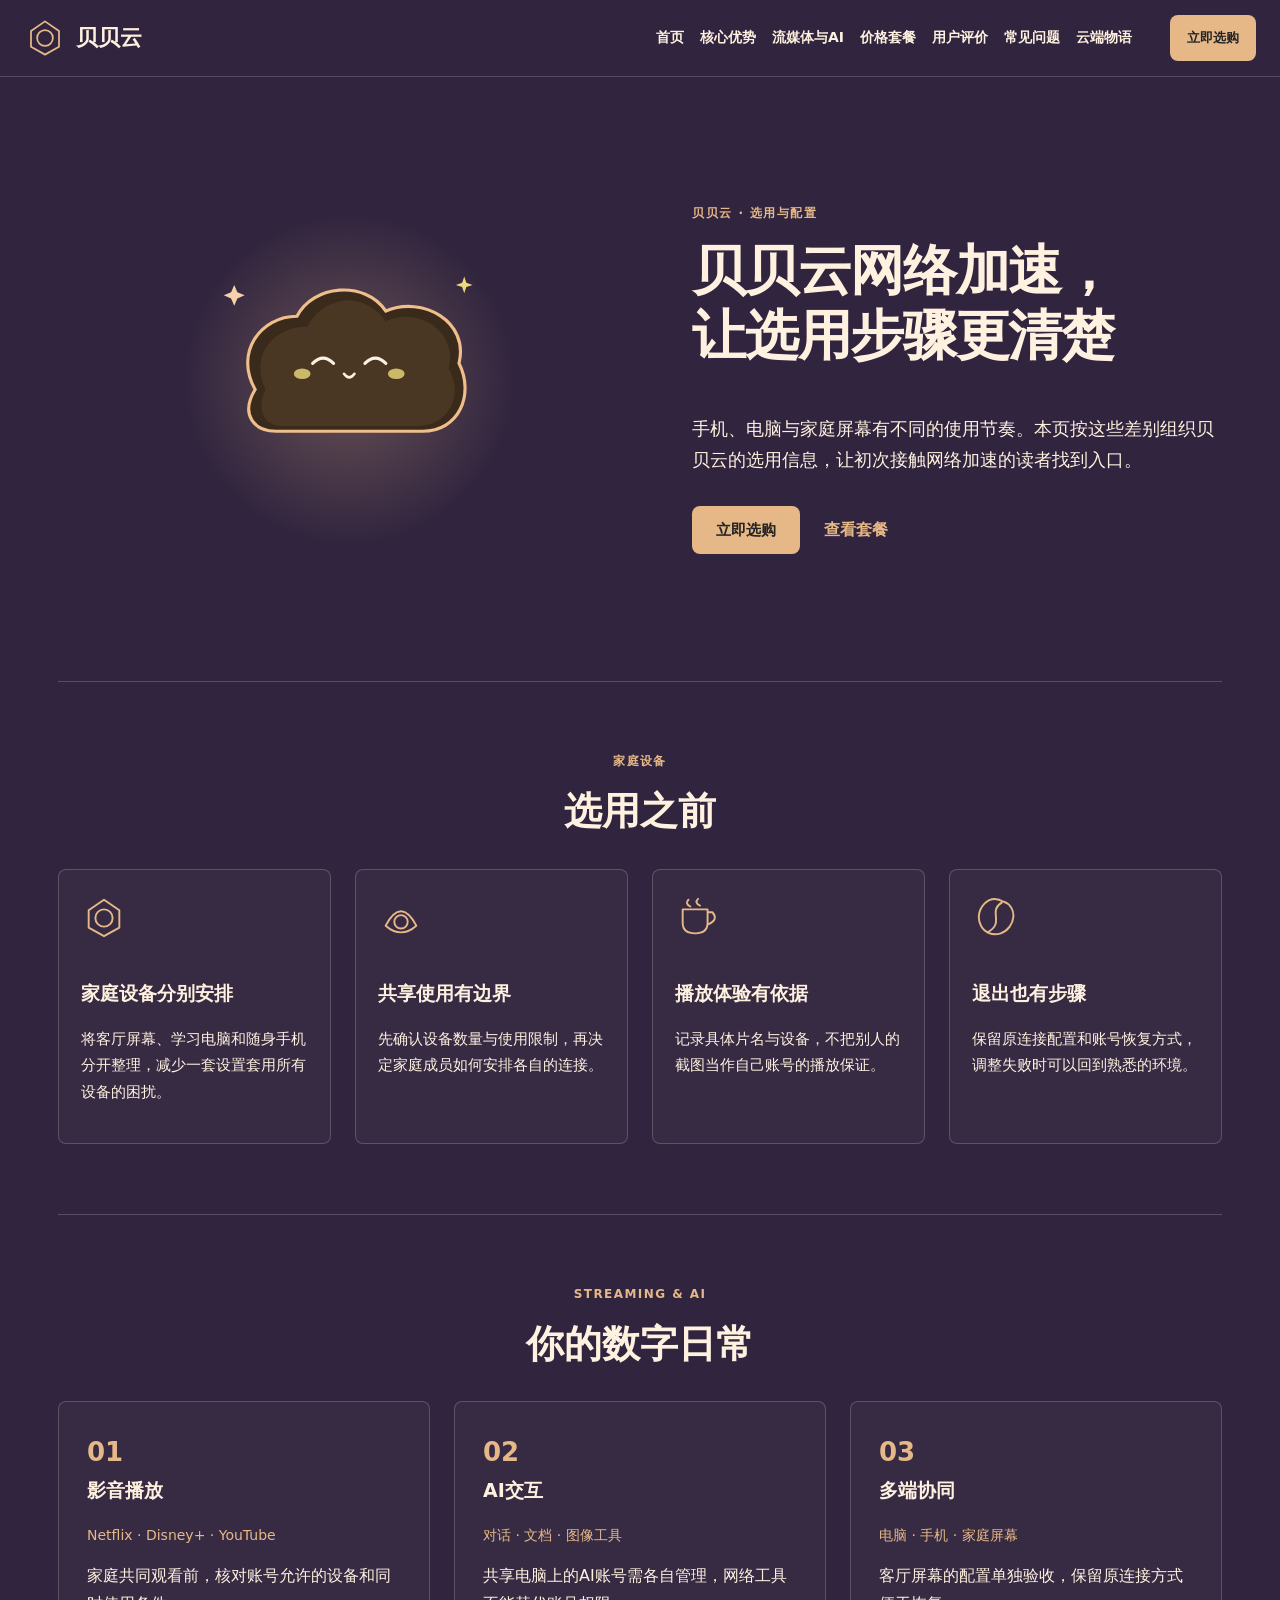
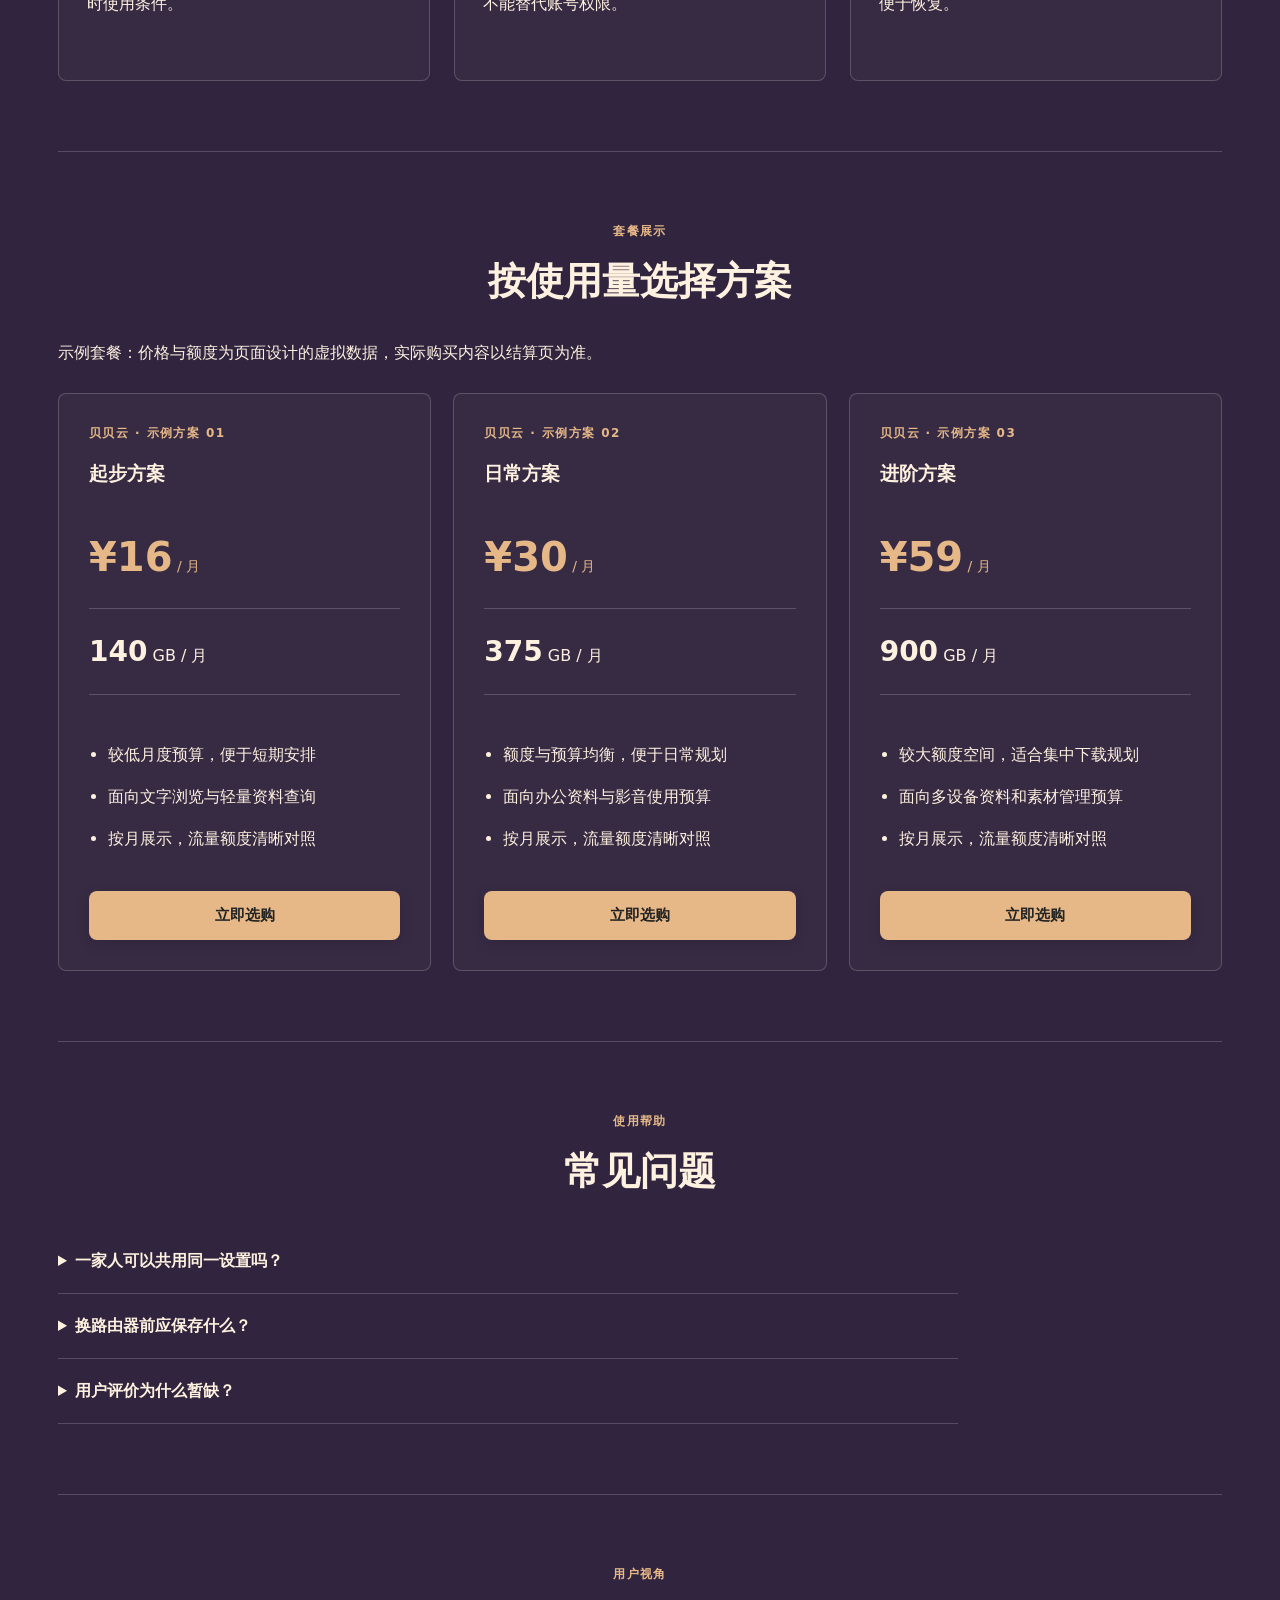
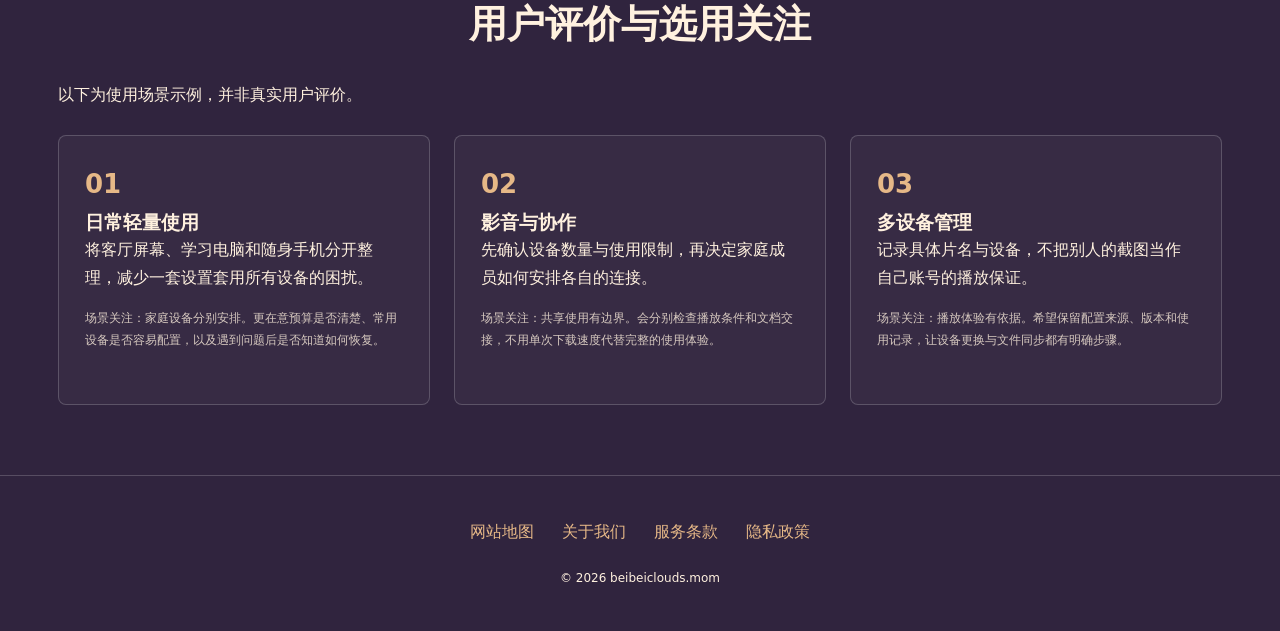
==== commit 5d7966d1: "feat: add purchase CTA buttons to pricing section conforming to domain style" ====
--- a/index.html
+++ b/index.html
@@ -49,4 +49,7 @@
       <polygon points="0,-8 2,-2 8,0 2,2 0,8 -2,2 -8,0 -2,-2" fill="#ebda7b"/>
     </g>
   </g>
-</svg></div></section><section id="features" class="section "><div class="section-heading"><span class="eyebrow">家庭设备</span><h2>选用之前</h2></div><div class="features tiles"><div class="feature"><svg class="" viewBox="0 0 48 48" aria-hidden="true"><path d="M24 5L40 16V34L24 43L8 34V16Z M15 24a9 9 0 1 0 18 0a9 9 0 1 0-18 0" fill="none" stroke="currentColor" stroke-width="2" stroke-linecap="round" stroke-linejoin="round"/></svg><div><h3>家庭设备分别安排</h3><p>将客厅屏幕、学习电脑和随身手机分开整理，减少一套设置套用所有设备的困扰。</p></div></div><div class="feature"><svg class="" viewBox="0 0 48 48" aria-hidden="true"><path d="M8 32Q24 2 40 32Q24 46 8 32Z M17 28a7 7 0 1 0 14 0a7 7 0 1 0-14 0" fill="none" stroke="currentColor" stroke-width="2" stroke-linecap="round" stroke-linejoin="round"/></svg><div><h3>共享使用有边界</h3><p>先确认设备数量与使用限制，再决定家庭成员如何安排各自的连接。</p></div></div><div class="feature"><svg class="" viewBox="0 0 48 48" aria-hidden="true"><path d="M8 15H34V29Q34 40 21 40Q8 40 8 29Z M34 18H39Q46 26 34 31 M14 5Q10 9 16 12 M24 4Q20 8 26 11" fill="none" stroke="currentColor" stroke-width="2" stroke-linecap="round" stroke-linejoin="round"/></svg><div><h3>播放体验有依据</h3><p>记录具体片名与设备，不把别人的截图当作自己账号的播放保证。</p></div></div><div class="feature"><svg class="" viewBox="0 0 48 48" aria-hidden="true"><path d="M13 9C-1 24 12 46 30 40C46 34 48 12 33 7C26 3 19 3 13 9Z M31 8C16 17 35 29 16 39" fill="none" stroke="currentColor" stroke-width="2" stroke-linecap="round" stroke-linejoin="round"/></svg><div><h3>退出也有步骤</h3><p>保留原连接配置和账号恢复方式，调整失败时可以回到熟悉的环境。</p></div></div></div></section><section id="streaming" class="section "><div class="section-heading"><span class="eyebrow">STREAMING & AI</span><h2>你的数字日常</h2></div><div class="use-cases steps"><div class="use-case"><span class="item-no">01</span><h3>影音播放</h3><p class="platforms">Netflix · Disney+ · YouTube</p><p>家庭共同观看前，核对账号允许的设备和同时使用条件。</p></div><div class="use-case"><span class="item-no">02</span><h3>AI交互</h3><p class="platforms">对话 · 文档 · 图像工具</p><p>共享电脑上的AI账号需各自管理，网络工具不能替代账号权限。</p></div><div class="use-case"><span class="item-no">03</span><h3>多端协同</h3><p class="platforms">电脑 · 手机 · 家庭屏幕</p><p>客厅屏幕的配置单独验收，保留原连接方式便于恢复。</p></div></div></section><section id="pricing" class="section"><div class="section-heading"><span class="eyebrow">套餐展示</span><h2>按使用量选择方案</h2></div><p class="section-intro">示例套餐：价格与额度为页面设计的虚拟数据，实际购买内容以结算页为准。</p><div class="plans cards"><div class="plan"><span class="eyebrow">贝贝云 · 示例方案 01</span><h3>起步方案</h3><p class="price-value">¥16<small> / 月</small></p><p class="quota"><strong>140</strong> GB / 月</p><ul><li>较低月度预算，便于短期安排</li><li>面向文字浏览与轻量资料查询</li><li>按月展示，流量额度清晰对照</li></ul></div><div class="plan"><span class="eyebrow">贝贝云 · 示例方案 02</span><h3>日常方案</h3><p class="price-value">¥30<small> / 月</small></p><p class="quota"><strong>375</strong> GB / 月</p><ul><li>额度与预算均衡，便于日常规划</li><li>面向办公资料与影音使用预算</li><li>按月展示，流量额度清晰对照</li></ul></div><div class="plan"><span class="eyebrow">贝贝云 · 示例方案 03</span><h3>进阶方案</h3><p class="price-value">¥59<small> / 月</small></p><p class="quota"><strong>900</strong> GB / 月</p><ul><li>较大额度空间，适合集中下载规划</li><li>面向多设备资料和素材管理预算</li><li>按月展示，流量额度清晰对照</li></ul></div></div></section><section id="faq" class="section "><div class="section-heading"><span class="eyebrow">使用帮助</span><h2>常见问题</h2></div><div class="faq-list"><details><summary>一家人可以共用同一设置吗？</summary><p>需先核对服务限制与每台设备的客户端支持，不能仅按家庭人数推断允许范围。</p></details><details><summary>换路由器前应保存什么？</summary><p>记录原网络配置与管理方式，保护账号资料，并给家庭共享设备安排恢复步骤。</p></details><details><summary>用户评价为什么暂缺？</summary><p>本页以明确标注的场景示例展示使用关注点，不把示例写成真实客户证言。</p></details></div></section><section id="testimonials" class="section"><div class="section-heading"><span class="eyebrow">用户视角</span><h2>用户评价与选用关注</h2></div><p class="section-intro">以下为使用场景示例，并非真实用户评价。</p><div class="reviews"><div class="review"><span class="review-mark">01</span><h3>日常轻量使用</h3><p>将客厅屏幕、学习电脑和随身手机分开整理，减少一套设置套用所有设备的困扰。</p><p class="small">场景关注：家庭设备分别安排。更在意预算是否清楚、常用设备是否容易配置，以及遇到问题后是否知道如何恢复。</p></div><div class="review"><span class="review-mark">02</span><h3>影音与协作</h3><p>先确认设备数量与使用限制，再决定家庭成员如何安排各自的连接。</p><p class="small">场景关注：共享使用有边界。会分别检查播放条件和文档交接，不用单次下载速度代替完整的使用体验。</p></div><div class="review"><span class="review-mark">03</span><h3>多设备管理</h3><p>记录具体片名与设备，不把别人的截图当作自己账号的播放保证。</p><p class="small">场景关注：播放体验有依据。希望保留配置来源、版本和使用记录，让设备更换与文件同步都有明确步骤。</p></div></div></section></main><footer class="site-footer"><nav aria-label="页脚导航"><a href="sitemap.html">网站地图</a><a href="about.html">关于我们</a><a href="terms.html">服务条款</a><a href="privacy.html">隐私政策</a></nav><p>© 2026 beibeiclouds.mom</p></footer></body></html>+</svg></div></section><section id="features" class="section "><div class="section-heading"><span class="eyebrow">家庭设备</span><h2>选用之前</h2></div><div class="features tiles"><div class="feature"><svg class="" viewBox="0 0 48 48" aria-hidden="true"><path d="M24 5L40 16V34L24 43L8 34V16Z M15 24a9 9 0 1 0 18 0a9 9 0 1 0-18 0" fill="none" stroke="currentColor" stroke-width="2" stroke-linecap="round" stroke-linejoin="round"/></svg><div><h3>家庭设备分别安排</h3><p>将客厅屏幕、学习电脑和随身手机分开整理，减少一套设置套用所有设备的困扰。</p></div></div><div class="feature"><svg class="" viewBox="0 0 48 48" aria-hidden="true"><path d="M8 32Q24 2 40 32Q24 46 8 32Z M17 28a7 7 0 1 0 14 0a7 7 0 1 0-14 0" fill="none" stroke="currentColor" stroke-width="2" stroke-linecap="round" stroke-linejoin="round"/></svg><div><h3>共享使用有边界</h3><p>先确认设备数量与使用限制，再决定家庭成员如何安排各自的连接。</p></div></div><div class="feature"><svg class="" viewBox="0 0 48 48" aria-hidden="true"><path d="M8 15H34V29Q34 40 21 40Q8 40 8 29Z M34 18H39Q46 26 34 31 M14 5Q10 9 16 12 M24 4Q20 8 26 11" fill="none" stroke="currentColor" stroke-width="2" stroke-linecap="round" stroke-linejoin="round"/></svg><div><h3>播放体验有依据</h3><p>记录具体片名与设备，不把别人的截图当作自己账号的播放保证。</p></div></div><div class="feature"><svg class="" viewBox="0 0 48 48" aria-hidden="true"><path d="M13 9C-1 24 12 46 30 40C46 34 48 12 33 7C26 3 19 3 13 9Z M31 8C16 17 35 29 16 39" fill="none" stroke="currentColor" stroke-width="2" stroke-linecap="round" stroke-linejoin="round"/></svg><div><h3>退出也有步骤</h3><p>保留原连接配置和账号恢复方式，调整失败时可以回到熟悉的环境。</p></div></div></div></section><section id="streaming" class="section "><div class="section-heading"><span class="eyebrow">STREAMING & AI</span><h2>你的数字日常</h2></div><div class="use-cases steps"><div class="use-case"><span class="item-no">01</span><h3>影音播放</h3><p class="platforms">Netflix · Disney+ · YouTube</p><p>家庭共同观看前，核对账号允许的设备和同时使用条件。</p></div><div class="use-case"><span class="item-no">02</span><h3>AI交互</h3><p class="platforms">对话 · 文档 · 图像工具</p><p>共享电脑上的AI账号需各自管理，网络工具不能替代账号权限。</p></div><div class="use-case"><span class="item-no">03</span><h3>多端协同</h3><p class="platforms">电脑 · 手机 · 家庭屏幕</p><p>客厅屏幕的配置单独验收，保留原连接方式便于恢复。</p></div></div></section><section id="pricing" class="section"><div class="section-heading"><span class="eyebrow">套餐展示</span><h2>按使用量选择方案</h2></div><p class="section-intro">示例套餐：价格与额度为页面设计的虚拟数据，实际购买内容以结算页为准。</p><div class="plans cards"><div class="plan"><span class="eyebrow">贝贝云 · 示例方案 01</span><h3>起步方案</h3><p class="price-value">¥16<small> / 月</small></p><p class="quota"><strong>140</strong> GB / 月</p><ul><li>较低月度预算，便于短期安排</li><li>面向文字浏览与轻量资料查询</li><li>按月展示，流量额度清晰对照</li></ul>  <a class="button" href="https://ww012.twilightaff.com/#/?code=A56DH1Af" target="_blank" rel="sponsored nofollow noopener">立即选购</a>
+</div><div class="plan"><span class="eyebrow">贝贝云 · 示例方案 02</span><h3>日常方案</h3><p class="price-value">¥30<small> / 月</small></p><p class="quota"><strong>375</strong> GB / 月</p><ul><li>额度与预算均衡，便于日常规划</li><li>面向办公资料与影音使用预算</li><li>按月展示，流量额度清晰对照</li></ul>  <a class="button" href="https://ww012.twilightaff.com/#/?code=A56DH1Af" target="_blank" rel="sponsored nofollow noopener">立即选购</a>
+</div><div class="plan"><span class="eyebrow">贝贝云 · 示例方案 03</span><h3>进阶方案</h3><p class="price-value">¥59<small> / 月</small></p><p class="quota"><strong>900</strong> GB / 月</p><ul><li>较大额度空间，适合集中下载规划</li><li>面向多设备资料和素材管理预算</li><li>按月展示，流量额度清晰对照</li></ul>  <a class="button" href="https://ww012.twilightaff.com/#/?code=A56DH1Af" target="_blank" rel="sponsored nofollow noopener">立即选购</a>
+</div></div></section><section id="faq" class="section "><div class="section-heading"><span class="eyebrow">使用帮助</span><h2>常见问题</h2></div><div class="faq-list"><details><summary>一家人可以共用同一设置吗？</summary><p>需先核对服务限制与每台设备的客户端支持，不能仅按家庭人数推断允许范围。</p></details><details><summary>换路由器前应保存什么？</summary><p>记录原网络配置与管理方式，保护账号资料，并给家庭共享设备安排恢复步骤。</p></details><details><summary>用户评价为什么暂缺？</summary><p>本页以明确标注的场景示例展示使用关注点，不把示例写成真实客户证言。</p></details></div></section><section id="testimonials" class="section"><div class="section-heading"><span class="eyebrow">用户视角</span><h2>用户评价与选用关注</h2></div><p class="section-intro">以下为使用场景示例，并非真实用户评价。</p><div class="reviews"><div class="review"><span class="review-mark">01</span><h3>日常轻量使用</h3><p>将客厅屏幕、学习电脑和随身手机分开整理，减少一套设置套用所有设备的困扰。</p><p class="small">场景关注：家庭设备分别安排。更在意预算是否清楚、常用设备是否容易配置，以及遇到问题后是否知道如何恢复。</p></div><div class="review"><span class="review-mark">02</span><h3>影音与协作</h3><p>先确认设备数量与使用限制，再决定家庭成员如何安排各自的连接。</p><p class="small">场景关注：共享使用有边界。会分别检查播放条件和文档交接，不用单次下载速度代替完整的使用体验。</p></div><div class="review"><span class="review-mark">03</span><h3>多设备管理</h3><p>记录具体片名与设备，不把别人的截图当作自己账号的播放保证。</p><p class="small">场景关注：播放体验有依据。希望保留配置来源、版本和使用记录，让设备更换与文件同步都有明确步骤。</p></div></div></section></main><footer class="site-footer"><nav aria-label="页脚导航"><a href="sitemap.html">网站地图</a><a href="about.html">关于我们</a><a href="terms.html">服务条款</a><a href="privacy.html">隐私政策</a></nav><p>© 2026 beibeiclouds.mom</p></footer></body></html>
--- a/style.css
+++ b/style.css
@@ -185,3 +185,17 @@
   z-index: 2 !important;
   cursor: pointer !important;
 }
+
+/* 4. Pricing Plan Purchase Button */
+.plan .button {
+  width: 100% !important;
+  margin-top: 24px !important;
+  text-align: center !important;
+  box-shadow: 0 4px 14px rgba(0, 0, 0, 0.12) !important;
+  transition: transform 0.2s ease, filter 0.2s ease, box-shadow 0.2s ease !important;
+}
+.plan .button:hover {
+  transform: translateY(-2px) !important;
+  filter: brightness(0.92) !important;
+  box-shadow: 0 6px 18px rgba(0, 0, 0, 0.18) !important;
+}
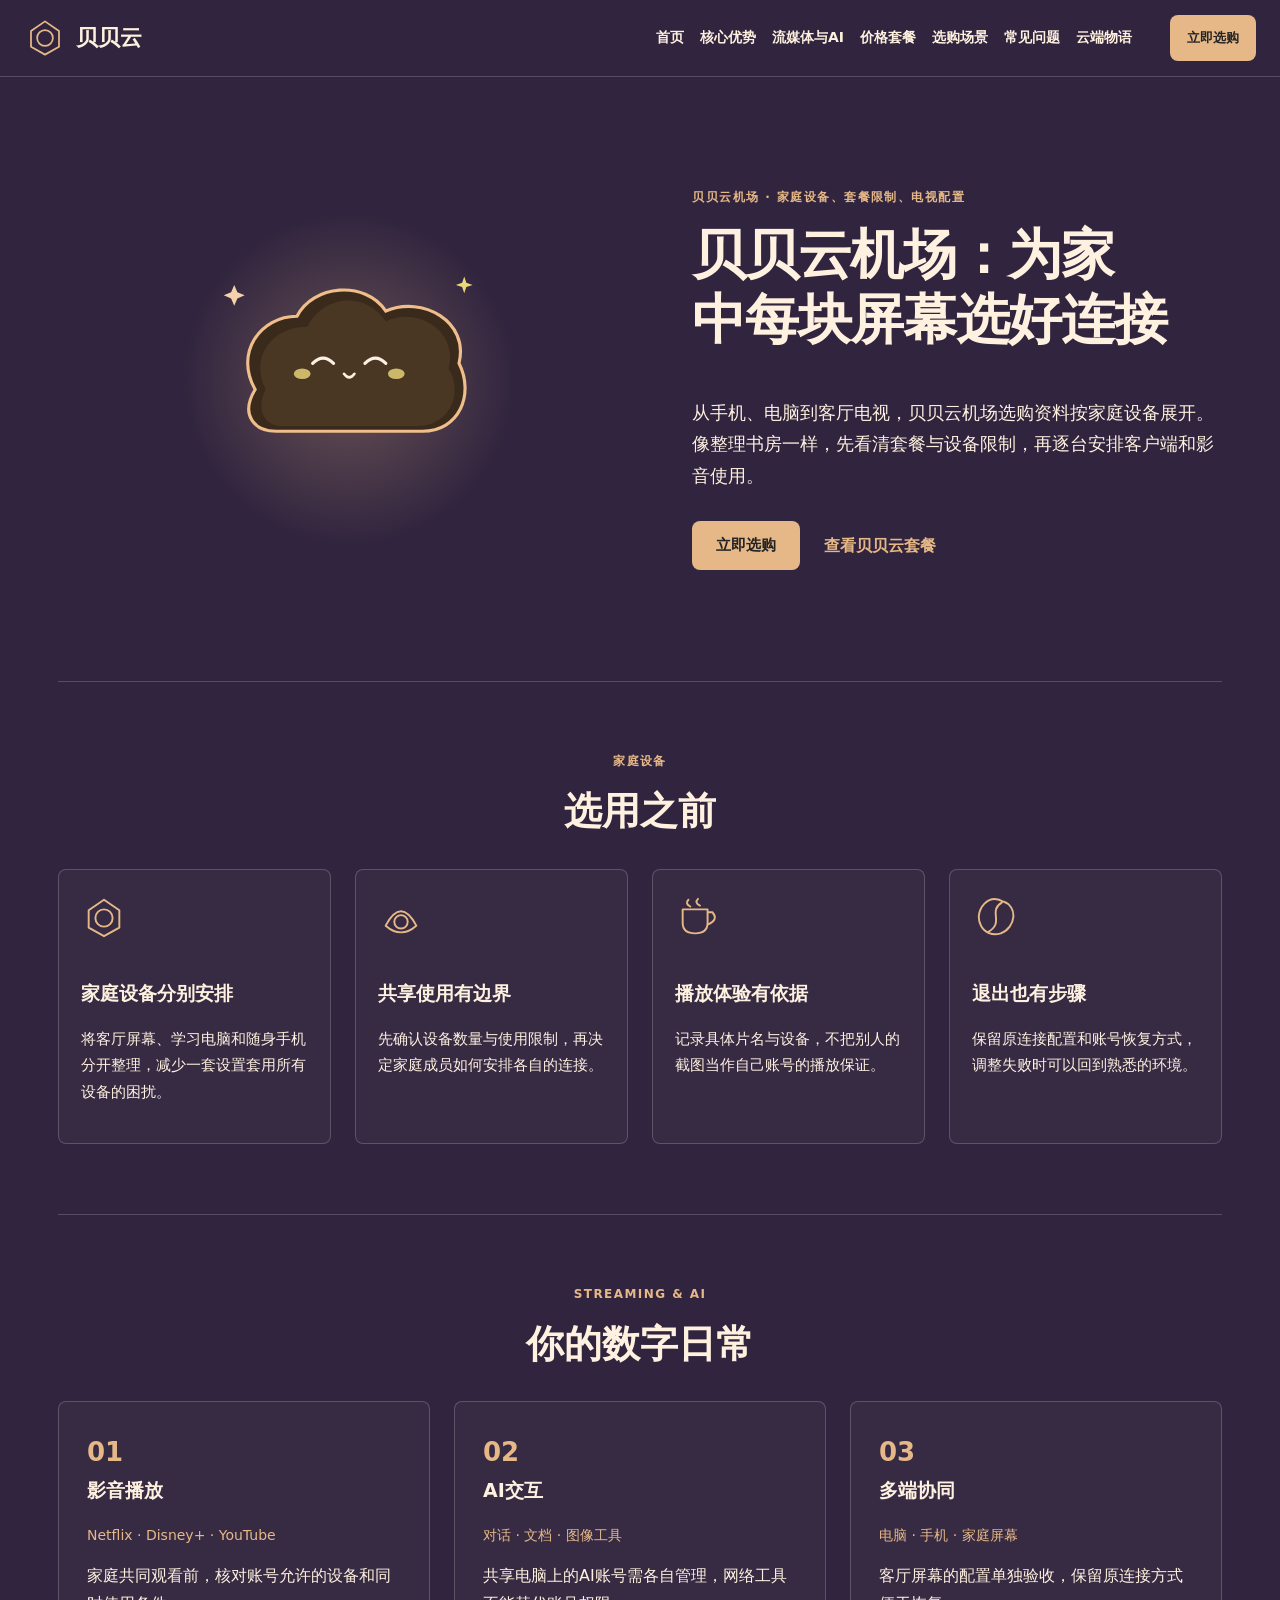
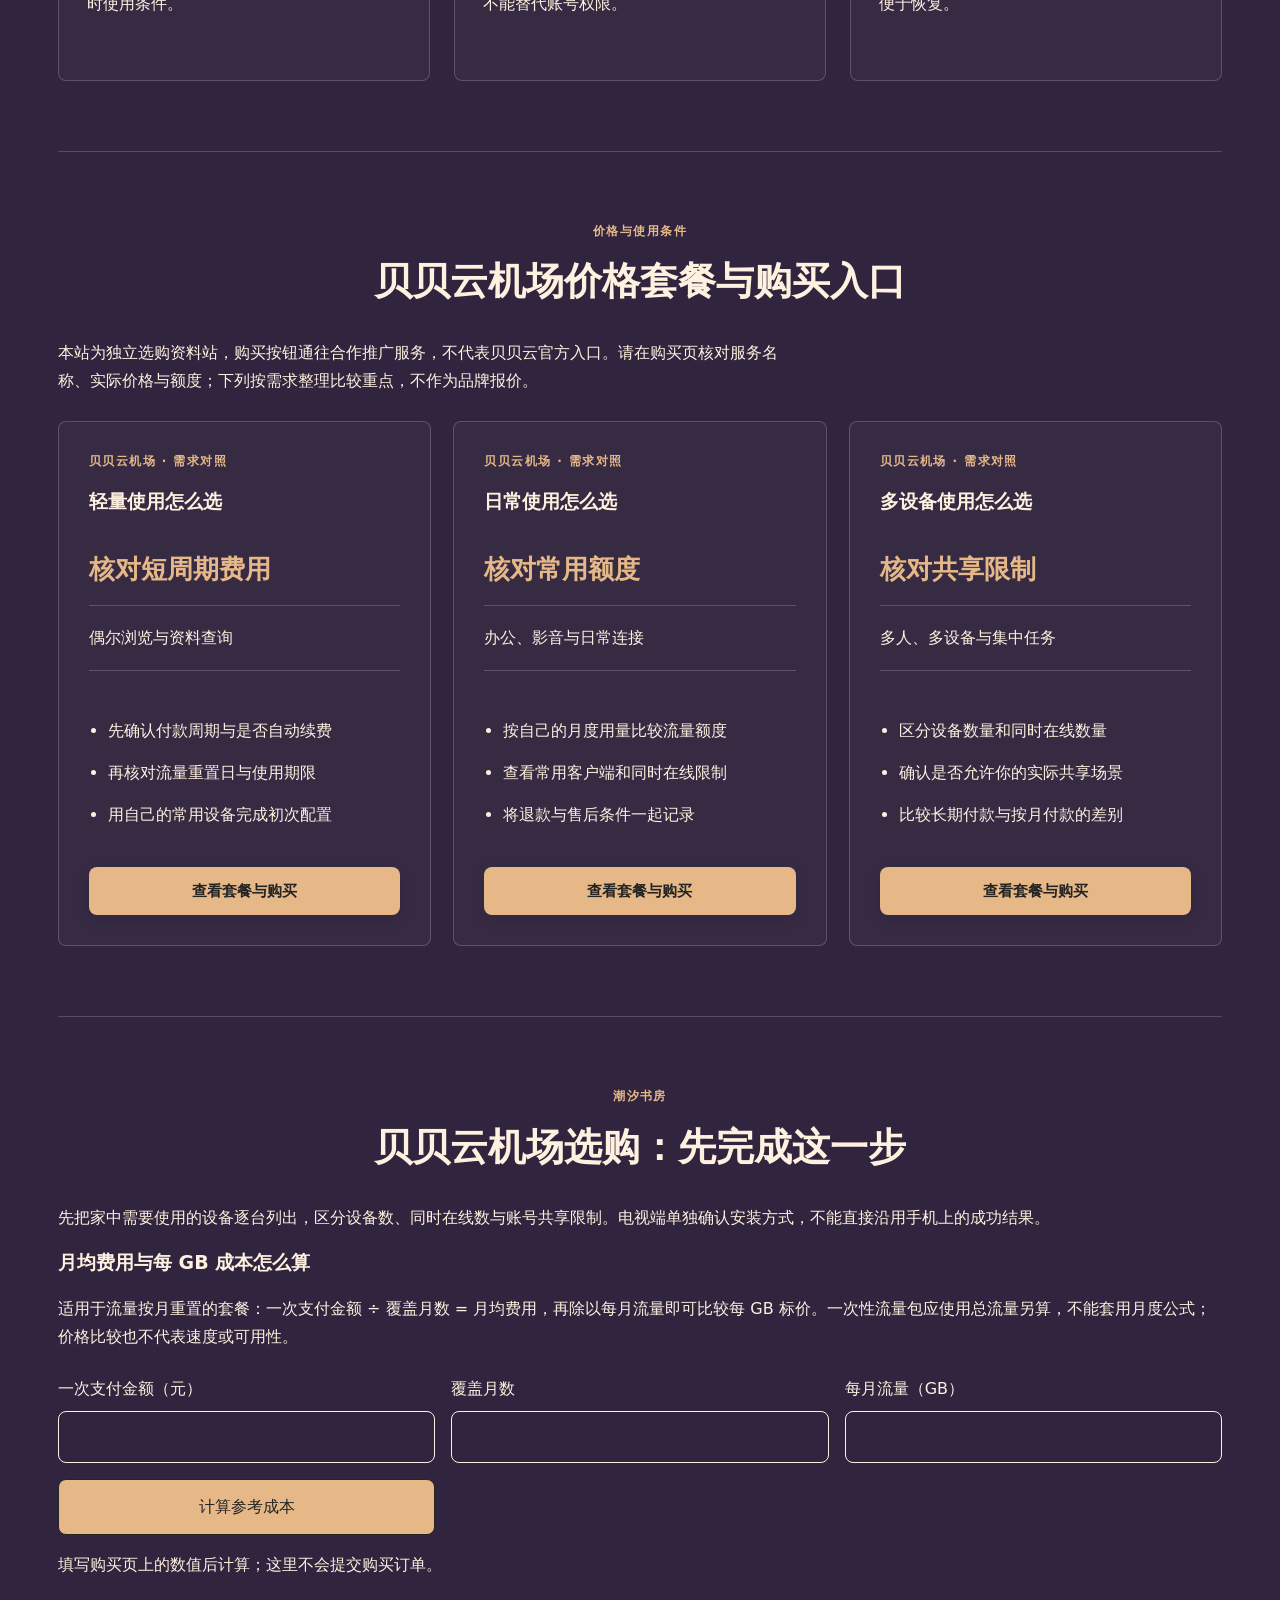
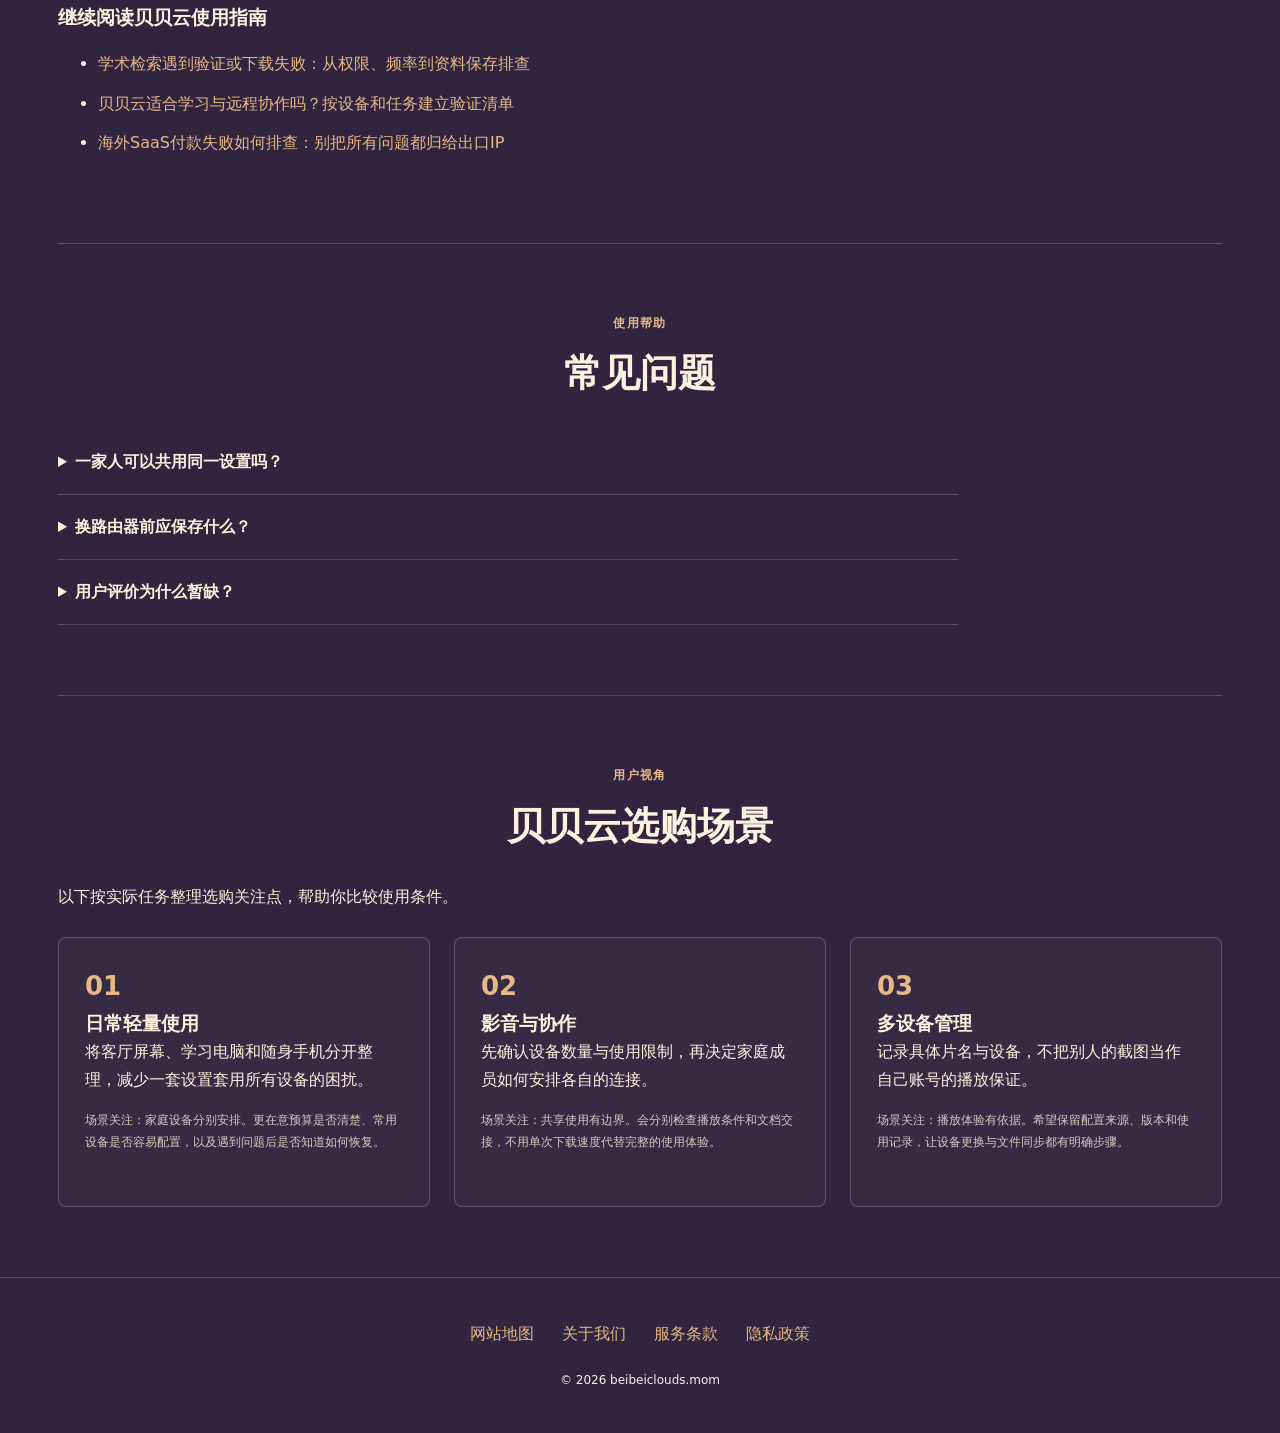
==== commit 0de578e0: "Improve airport search intent and package guidance" ====
--- a/index.html
+++ b/index.html
@@ -1,55 +1,59 @@
-<!DOCTYPE html>
-<html lang="zh-CN"><head><meta charset="UTF-8"><meta name="viewport" content="width=device-width,initial-scale=1"><title>贝贝云网络加速，让选用步骤更清楚｜选用指南</title><meta name="description" content="手机、电脑与家庭屏幕有不同的使用节奏。本页按这些差别组织贝贝云的选用信息，让初次接触网络加速的读者找到入口。"><meta name="keywords" content="贝贝云,贝贝云网络加速，让选用步骤更清楚,云端物语,网络使用指南"><link rel="canonical" href="https://beibeiclouds.mom/"><meta property="og:type" content="website"><meta property="og:title" content="贝贝云网络加速，让选用步骤更清楚｜选用指南"><meta property="og:description" content="手机、电脑与家庭屏幕有不同的使用节奏。本页按这些差别组织贝贝云的选用信息，让初次接触网络加速的读者找到入口。"><meta property="og:url" content="https://beibeiclouds.mom/"><meta property="og:image" content="https://beibeiclouds.mom/share.png"><meta property="og:locale" content="zh_CN"><link rel="icon" href="favicon.svg" type="image/svg+xml"><link rel="stylesheet" href="style.css"><script defer src="menu.js"></script><script type="application/ld+json">{"@context": "https://schema.org", "@type": "WebPage", "name": "贝贝云网络加速，让选用步骤更清楚｜选用指南", "url": "https://beibeiclouds.mom/", "description": "手机、电脑与家庭屏幕有不同的使用节奏。本页按这些差别组织贝贝云的选用信息，让初次接触网络加速的读者找到入口。", "inLanguage": "zh-CN"}</script></head><body class="site-1 hero-A review-1 faq-0 nav-0"><header class="site-header"><div class="nav-wrap"><a class="brand" href="index.html"><svg class="brand-mark" viewBox="0 0 48 48" aria-hidden="true"><path d="M24 5L40 16V34L24 43L8 34V16Z M15 24a9 9 0 1 0 18 0a9 9 0 1 0-18 0" fill="none" stroke="currentColor" stroke-width="2" stroke-linecap="round" stroke-linejoin="round"/></svg><span>贝贝云</span></a><nav id="site-menu" aria-label="主导航"><a href="index.html">首页</a><a href="index.html#features">核心优势</a><a href="index.html#streaming">流媒体与AI</a><a href="index.html#pricing">价格套餐</a><a href="index.html#testimonials">用户评价</a><a href="index.html#faq">常见问题</a><a href="cloud-tales.html">云端物语</a></nav><div class="nav-actions"><a class="button compact" href="https://ww012.twilightaff.com/#/?code=A56DH1Af" target="_blank" rel="sponsored nofollow noopener">立即选购</a><button type="button" class="menu-toggle" aria-label="切换主导航菜单" aria-controls="site-menu" aria-expanded="false"><span></span><span></span></button></div></div></header><main class="site-main"><section class="hero-section"><div class="hero-copy"><span class="eyebrow">贝贝云 · 选用与配置</span><h1>贝贝云网络加速，让选用步骤更清楚</h1><p class="hero-intro">手机、电脑与家庭屏幕有不同的使用节奏。本页按这些差别组织贝贝云的选用信息，让初次接触网络加速的读者找到入口。</p><div class="hero-actions"><a class="button" href="https://ww012.twilightaff.com/#/?code=A56DH1Af" target="_blank" rel="sponsored nofollow noopener">立即选购</a><a class="text-button" href="#pricing">查看套餐</a></div></div><div class="hero-art" role="img" aria-label="贝贝云品牌动画"><svg viewBox="0 0 520 440" width="100%" height="100%" xmlns="http://www.w3.org/2000/svg" style="max-height: 400px;">
-  <defs>
-    <radialGradient id="fluffyAura" cx="50%" cy="50%" r="50%">
-      <stop offset="0%" stop-color="#efbe8a" stop-opacity="0.3"/>
-      <stop offset="100%" stop-color="#efbe8a" stop-opacity="0"/>
-    </radialGradient>
-  </defs>
-  <style>
-    @keyframes cloudBreatheFloat {
-      0%, 100% { transform: translateY(0px) scale(1); }
-      50% { transform: translateY(-12px) scale(1.03); }
-    }
-    @keyframes sparkleTwinkle {
-      0%, 100% { transform: scale(0.8); opacity: 0.3; }
-      50% { transform: scale(1.2); opacity: 0.9; }
-    }
-    .cloud-cute-root { animation: cloudBreatheFloat 4.2s ease-in-out infinite; transform-origin: center; }
-    .star-sparkle { animation: sparkleTwinkle 3s ease-in-out infinite; transform-origin: center; }
-  </style>
-
-  <!-- Aura of Softness -->
-  <circle cx="260" cy="220" r="160" fill="url(#fluffyAura)"/>
-
-  <!-- Cute Fluffy Cloud Group -->
-  <g class="cloud-cute-root">
-    <!-- Big Fluffy Cloud Body (Pastel Lavender Blue) -->
-    <path d="M190 270 L330 270 C365 270 380 235 365 205 C375 165 330 140 295 155 C275 125 225 130 210 160 C175 160 150 195 170 230 C155 255 170 270 190 270 Z" 
-          fill="#392a1b" stroke="#efbe8a" stroke-width="3"/>
-    <path d="M195 265 L325 265 C355 265 370 235 355 210 C365 175 325 150 295 165 C275 135 235 140 220 170 C185 170 165 200 180 230 C170 250 180 265 195 265 Z" 
-          fill="#4a3723"/>
-
-    <!-- Cute Smiling Eyes -->
-    <path d="M225 205 Q235 195 245 205" fill="none" stroke="#fcf0e3" stroke-width="3" stroke-linecap="round"/>
-    <path d="M275 205 Q285 195 295 205" fill="none" stroke="#fcf0e3" stroke-width="3" stroke-linecap="round"/>
-
-    <!-- Pink Blushing Cheeks -->
-    <ellipse cx="215" cy="215" rx="8" ry="5" fill="#ebda7b" opacity="0.8"/>
-    <ellipse cx="305" cy="215" rx="8" ry="5" fill="#ebda7b" opacity="0.8"/>
-
-    <!-- Cute Mouth -->
-    <path d="M255 215 Q260 222 265 215" fill="none" stroke="#fcf0e3" stroke-width="2.5" stroke-linecap="round"/>
-
-    <!-- Floating Tiny Cloud Friends / Sparkles -->
-    <g class="star-sparkle" transform="translate(150, 140)">
-      <polygon points="0,-10 3,-3 10,0 3,3 0,10 -3,3 -10,0 -3,-3" fill="#f5d2ac"/>
-    </g>
-    <g class="star-sparkle" transform="translate(370, 130)" style="animation-delay: 1.5s;">
-      <polygon points="0,-8 2,-2 8,0 2,2 0,8 -2,2 -8,0 -2,-2" fill="#ebda7b"/>
-    </g>
-  </g>
-</svg></div></section><section id="features" class="section "><div class="section-heading"><span class="eyebrow">家庭设备</span><h2>选用之前</h2></div><div class="features tiles"><div class="feature"><svg class="" viewBox="0 0 48 48" aria-hidden="true"><path d="M24 5L40 16V34L24 43L8 34V16Z M15 24a9 9 0 1 0 18 0a9 9 0 1 0-18 0" fill="none" stroke="currentColor" stroke-width="2" stroke-linecap="round" stroke-linejoin="round"/></svg><div><h3>家庭设备分别安排</h3><p>将客厅屏幕、学习电脑和随身手机分开整理，减少一套设置套用所有设备的困扰。</p></div></div><div class="feature"><svg class="" viewBox="0 0 48 48" aria-hidden="true"><path d="M8 32Q24 2 40 32Q24 46 8 32Z M17 28a7 7 0 1 0 14 0a7 7 0 1 0-14 0" fill="none" stroke="currentColor" stroke-width="2" stroke-linecap="round" stroke-linejoin="round"/></svg><div><h3>共享使用有边界</h3><p>先确认设备数量与使用限制，再决定家庭成员如何安排各自的连接。</p></div></div><div class="feature"><svg class="" viewBox="0 0 48 48" aria-hidden="true"><path d="M8 15H34V29Q34 40 21 40Q8 40 8 29Z M34 18H39Q46 26 34 31 M14 5Q10 9 16 12 M24 4Q20 8 26 11" fill="none" stroke="currentColor" stroke-width="2" stroke-linecap="round" stroke-linejoin="round"/></svg><div><h3>播放体验有依据</h3><p>记录具体片名与设备，不把别人的截图当作自己账号的播放保证。</p></div></div><div class="feature"><svg class="" viewBox="0 0 48 48" aria-hidden="true"><path d="M13 9C-1 24 12 46 30 40C46 34 48 12 33 7C26 3 19 3 13 9Z M31 8C16 17 35 29 16 39" fill="none" stroke="currentColor" stroke-width="2" stroke-linecap="round" stroke-linejoin="round"/></svg><div><h3>退出也有步骤</h3><p>保留原连接配置和账号恢复方式，调整失败时可以回到熟悉的环境。</p></div></div></div></section><section id="streaming" class="section "><div class="section-heading"><span class="eyebrow">STREAMING & AI</span><h2>你的数字日常</h2></div><div class="use-cases steps"><div class="use-case"><span class="item-no">01</span><h3>影音播放</h3><p class="platforms">Netflix · Disney+ · YouTube</p><p>家庭共同观看前，核对账号允许的设备和同时使用条件。</p></div><div class="use-case"><span class="item-no">02</span><h3>AI交互</h3><p class="platforms">对话 · 文档 · 图像工具</p><p>共享电脑上的AI账号需各自管理，网络工具不能替代账号权限。</p></div><div class="use-case"><span class="item-no">03</span><h3>多端协同</h3><p class="platforms">电脑 · 手机 · 家庭屏幕</p><p>客厅屏幕的配置单独验收，保留原连接方式便于恢复。</p></div></div></section><section id="pricing" class="section"><div class="section-heading"><span class="eyebrow">套餐展示</span><h2>按使用量选择方案</h2></div><p class="section-intro">示例套餐：价格与额度为页面设计的虚拟数据，实际购买内容以结算页为准。</p><div class="plans cards"><div class="plan"><span class="eyebrow">贝贝云 · 示例方案 01</span><h3>起步方案</h3><p class="price-value">¥16<small> / 月</small></p><p class="quota"><strong>140</strong> GB / 月</p><ul><li>较低月度预算，便于短期安排</li><li>面向文字浏览与轻量资料查询</li><li>按月展示，流量额度清晰对照</li></ul>  <a class="button" href="https://ww012.twilightaff.com/#/?code=A56DH1Af" target="_blank" rel="sponsored nofollow noopener">立即选购</a>
-</div><div class="plan"><span class="eyebrow">贝贝云 · 示例方案 02</span><h3>日常方案</h3><p class="price-value">¥30<small> / 月</small></p><p class="quota"><strong>375</strong> GB / 月</p><ul><li>额度与预算均衡，便于日常规划</li><li>面向办公资料与影音使用预算</li><li>按月展示，流量额度清晰对照</li></ul>  <a class="button" href="https://ww012.twilightaff.com/#/?code=A56DH1Af" target="_blank" rel="sponsored nofollow noopener">立即选购</a>
-</div><div class="plan"><span class="eyebrow">贝贝云 · 示例方案 03</span><h3>进阶方案</h3><p class="price-value">¥59<small> / 月</small></p><p class="quota"><strong>900</strong> GB / 月</p><ul><li>较大额度空间，适合集中下载规划</li><li>面向多设备资料和素材管理预算</li><li>按月展示，流量额度清晰对照</li></ul>  <a class="button" href="https://ww012.twilightaff.com/#/?code=A56DH1Af" target="_blank" rel="sponsored nofollow noopener">立即选购</a>
-</div></div></section><section id="faq" class="section "><div class="section-heading"><span class="eyebrow">使用帮助</span><h2>常见问题</h2></div><div class="faq-list"><details><summary>一家人可以共用同一设置吗？</summary><p>需先核对服务限制与每台设备的客户端支持，不能仅按家庭人数推断允许范围。</p></details><details><summary>换路由器前应保存什么？</summary><p>记录原网络配置与管理方式，保护账号资料，并给家庭共享设备安排恢复步骤。</p></details><details><summary>用户评价为什么暂缺？</summary><p>本页以明确标注的场景示例展示使用关注点，不把示例写成真实客户证言。</p></details></div></section><section id="testimonials" class="section"><div class="section-heading"><span class="eyebrow">用户视角</span><h2>用户评价与选用关注</h2></div><p class="section-intro">以下为使用场景示例，并非真实用户评价。</p><div class="reviews"><div class="review"><span class="review-mark">01</span><h3>日常轻量使用</h3><p>将客厅屏幕、学习电脑和随身手机分开整理，减少一套设置套用所有设备的困扰。</p><p class="small">场景关注：家庭设备分别安排。更在意预算是否清楚、常用设备是否容易配置，以及遇到问题后是否知道如何恢复。</p></div><div class="review"><span class="review-mark">02</span><h3>影音与协作</h3><p>先确认设备数量与使用限制，再决定家庭成员如何安排各自的连接。</p><p class="small">场景关注：共享使用有边界。会分别检查播放条件和文档交接，不用单次下载速度代替完整的使用体验。</p></div><div class="review"><span class="review-mark">03</span><h3>多设备管理</h3><p>记录具体片名与设备，不把别人的截图当作自己账号的播放保证。</p><p class="small">场景关注：播放体验有依据。希望保留配置来源、版本和使用记录，让设备更换与文件同步都有明确步骤。</p></div></div></section></main><footer class="site-footer"><nav aria-label="页脚导航"><a href="sitemap.html">网站地图</a><a href="about.html">关于我们</a><a href="terms.html">服务条款</a><a href="privacy.html">隐私政策</a></nav><p>© 2026 beibeiclouds.mom</p></footer></body></html>+<!DOCTYPE html>
+
+<html lang="zh-CN"><head><meta charset="utf-8"/><meta content="width=device-width,initial-scale=1" name="viewport"/><title>贝贝云机场家庭使用指南｜套餐与多设备配置</title><meta content="从手机、电脑到客厅电视，贝贝云机场选购资料按家庭设备展开。像整理书房一样，先看清套餐与设备限制，再逐台安排客户端和影音使用。" name="description"/><link href="https://beibeiclouds.mom/" rel="canonical"/><meta content="website" property="og:type"/><meta content="贝贝云机场家庭使用指南｜套餐与多设备配置" property="og:title"/><meta content="从手机、电脑到客厅电视，贝贝云机场选购资料按家庭设备展开。像整理书房一样，先看清套餐与设备限制，再逐台安排客户端和影音使用。" property="og:description"/><meta content="https://beibeiclouds.mom/" property="og:url"/><meta content="https://beibeiclouds.mom/share.png" property="og:image"/><meta content="zh_CN" property="og:locale"/><link href="favicon.svg" rel="icon" type="image/svg+xml"/><link href="style.css" rel="stylesheet"/><script defer="" src="menu.js"></script><script type="application/ld+json">{"@context": "https://schema.org", "@type": "WebPage", "name": "贝贝云机场家庭使用指南｜套餐与多设备配置", "url": "https://beibeiclouds.mom/", "description": "从手机、电脑到客厅电视，贝贝云机场选购资料按家庭设备展开。像整理书房一样，先看清套餐与设备限制，再逐台安排客户端和影音使用。", "inLanguage": "zh-CN"}</script><link href="seo-guide.css" rel="stylesheet"/></head><body class="site-1 hero-A review-1 faq-0 nav-0"><header class="site-header"><div class="nav-wrap"><a class="brand" href="index.html"><svg aria-hidden="true" class="brand-mark" viewbox="0 0 48 48"><path d="M24 5L40 16V34L24 43L8 34V16Z M15 24a9 9 0 1 0 18 0a9 9 0 1 0-18 0" fill="none" stroke="currentColor" stroke-linecap="round" stroke-linejoin="round" stroke-width="2"></path></svg><span>贝贝云</span></a><nav aria-label="主导航" id="site-menu"><a href="index.html">首页</a><a href="index.html#features">核心优势</a><a href="index.html#streaming">流媒体与AI</a><a href="index.html#pricing">价格套餐</a><a href="index.html#testimonials">选购场景</a><a href="index.html#faq">常见问题</a><a href="cloud-tales.html">云端物语</a></nav><div class="nav-actions"><a class="button compact" href="https://ww012.twilightaff.com/#/?code=A56DH1Af" rel="sponsored nofollow noopener" target="_blank">立即选购</a><button aria-controls="site-menu" aria-expanded="false" aria-label="切换主导航菜单" class="menu-toggle" type="button"><span></span><span></span></button></div></div></header><main class="site-main"><section class="hero-section"><div class="hero-copy"><span class="eyebrow">贝贝云机场 · 家庭设备、套餐限制、电视配置</span><h1>贝贝云机场：为家中每块屏幕选好连接</h1><p class="hero-intro">从手机、电脑到客厅电视，贝贝云机场选购资料按家庭设备展开。像整理书房一样，先看清套餐与设备限制，再逐台安排客户端和影音使用。</p><div class="hero-actions"><a class="button" href="https://ww012.twilightaff.com/#/?code=A56DH1Af" rel="sponsored nofollow noopener" target="_blank">立即选购</a><a class="text-button" href="#pricing">查看贝贝云套餐</a></div></div><div aria-label="贝贝云品牌动画" class="hero-art" role="img"><svg height="100%" style="max-height: 400px;" viewbox="0 0 520 440" width="100%" xmlns="http://www.w3.org/2000/svg">
+<defs>
+<radialgradient cx="50%" cy="50%" id="fluffyAura" r="50%">
+<stop offset="0%" stop-color="#efbe8a" stop-opacity="0.3"></stop>
+<stop offset="100%" stop-color="#efbe8a" stop-opacity="0"></stop>
+</radialgradient>
+</defs>
+<style>+
+    @keyframes cloudBreatheFloat {+
+      0%, 100% { transform: translateY(0px) scale(1); }+
+      50% { transform: translateY(-12px) scale(1.03); }+
+    }+
+    @keyframes sparkleTwinkle {+
+      0%, 100% { transform: scale(0.8); opacity: 0.3; }+
+      50% { transform: scale(1.2); opacity: 0.9; }+
+    }+
+    .cloud-cute-root { animation: cloudBreatheFloat 4.2s ease-in-out infinite; transform-origin: center; }+
+    .star-sparkle { animation: sparkleTwinkle 3s ease-in-out infinite; transform-origin: center; }+
+  </style>
+<!-- Aura of Softness -->
+<circle cx="260" cy="220" fill="url(#fluffyAura)" r="160"></circle>
+<!-- Cute Fluffy Cloud Group -->
+<g class="cloud-cute-root">
+<!-- Big Fluffy Cloud Body (Pastel Lavender Blue) -->
+<path d="M190 270 L330 270 C365 270 380 235 365 205 C375 165 330 140 295 155 C275 125 225 130 210 160 C175 160 150 195 170 230 C155 255 170 270 190 270 Z" fill="#392a1b" stroke="#efbe8a" stroke-width="3"></path>
+<path d="M195 265 L325 265 C355 265 370 235 355 210 C365 175 325 150 295 165 C275 135 235 140 220 170 C185 170 165 200 180 230 C170 250 180 265 195 265 Z" fill="#4a3723"></path>
+<!-- Cute Smiling Eyes -->
+<path d="M225 205 Q235 195 245 205" fill="none" stroke="#fcf0e3" stroke-linecap="round" stroke-width="3"></path>
+<path d="M275 205 Q285 195 295 205" fill="none" stroke="#fcf0e3" stroke-linecap="round" stroke-width="3"></path>
+<!-- Pink Blushing Cheeks -->
+<ellipse cx="215" cy="215" fill="#ebda7b" opacity="0.8" rx="8" ry="5"></ellipse>
+<ellipse cx="305" cy="215" fill="#ebda7b" opacity="0.8" rx="8" ry="5"></ellipse>
+<!-- Cute Mouth -->
+<path d="M255 215 Q260 222 265 215" fill="none" stroke="#fcf0e3" stroke-linecap="round" stroke-width="2.5"></path>
+<!-- Floating Tiny Cloud Friends / Sparkles -->
+<g class="star-sparkle" transform="translate(150, 140)">
+<polygon fill="#f5d2ac" points="0,-10 3,-3 10,0 3,3 0,10 -3,3 -10,0 -3,-3"></polygon>
+</g>
+<g class="star-sparkle" style="animation-delay: 1.5s;" transform="translate(370, 130)">
+<polygon fill="#ebda7b" points="0,-8 2,-2 8,0 2,2 0,8 -2,2 -8,0 -2,-2"></polygon>
+</g>
+</g>
+</svg></div></section><section class="section" id="features"><div class="section-heading"><span class="eyebrow">家庭设备</span><h2>选用之前</h2></div><div class="features tiles"><div class="feature"><svg aria-hidden="true" class="" viewbox="0 0 48 48"><path d="M24 5L40 16V34L24 43L8 34V16Z M15 24a9 9 0 1 0 18 0a9 9 0 1 0-18 0" fill="none" stroke="currentColor" stroke-linecap="round" stroke-linejoin="round" stroke-width="2"></path></svg><div><h3>家庭设备分别安排</h3><p>将客厅屏幕、学习电脑和随身手机分开整理，减少一套设置套用所有设备的困扰。</p></div></div><div class="feature"><svg aria-hidden="true" class="" viewbox="0 0 48 48"><path d="M8 32Q24 2 40 32Q24 46 8 32Z M17 28a7 7 0 1 0 14 0a7 7 0 1 0-14 0" fill="none" stroke="currentColor" stroke-linecap="round" stroke-linejoin="round" stroke-width="2"></path></svg><div><h3>共享使用有边界</h3><p>先确认设备数量与使用限制，再决定家庭成员如何安排各自的连接。</p></div></div><div class="feature"><svg aria-hidden="true" class="" viewbox="0 0 48 48"><path d="M8 15H34V29Q34 40 21 40Q8 40 8 29Z M34 18H39Q46 26 34 31 M14 5Q10 9 16 12 M24 4Q20 8 26 11" fill="none" stroke="currentColor" stroke-linecap="round" stroke-linejoin="round" stroke-width="2"></path></svg><div><h3>播放体验有依据</h3><p>记录具体片名与设备，不把别人的截图当作自己账号的播放保证。</p></div></div><div class="feature"><svg aria-hidden="true" class="" viewbox="0 0 48 48"><path d="M13 9C-1 24 12 46 30 40C46 34 48 12 33 7C26 3 19 3 13 9Z M31 8C16 17 35 29 16 39" fill="none" stroke="currentColor" stroke-linecap="round" stroke-linejoin="round" stroke-width="2"></path></svg><div><h3>退出也有步骤</h3><p>保留原连接配置和账号恢复方式，调整失败时可以回到熟悉的环境。</p></div></div></div></section><section class="section" id="streaming"><div class="section-heading"><span class="eyebrow">STREAMING &amp; AI</span><h2>你的数字日常</h2></div><div class="use-cases steps"><div class="use-case"><span class="item-no">01</span><h3>影音播放</h3><p class="platforms">Netflix · Disney+ · YouTube</p><p>家庭共同观看前，核对账号允许的设备和同时使用条件。</p></div><div class="use-case"><span class="item-no">02</span><h3>AI交互</h3><p class="platforms">对话 · 文档 · 图像工具</p><p>共享电脑上的AI账号需各自管理，网络工具不能替代账号权限。</p></div><div class="use-case"><span class="item-no">03</span><h3>多端协同</h3><p class="platforms">电脑 · 手机 · 家庭屏幕</p><p>客厅屏幕的配置单独验收，保留原连接方式便于恢复。</p></div></div></section><section class="section" id="pricing"><div class="section-heading"><span class="eyebrow">价格与使用条件</span><h2>贝贝云机场价格套餐与购买入口</h2></div><p class="section-intro">本站为独立选购资料站，购买按钮通往合作推广服务，不代表贝贝云官方入口。请在购买页核对服务名称、实际价格与额度；下列按需求整理比较重点，不作为品牌报价。</p><div class="plans cards"><div class="plan"><span class="eyebrow">贝贝云机场 · 需求对照</span><h3>轻量使用怎么选</h3><p class="price-value">核对短周期费用</p><p class="quota">偶尔浏览与资料查询</p><ul><li>先确认付款周期与是否自动续费</li><li>再核对流量重置日与使用期限</li><li>用自己的常用设备完成初次配置</li></ul> <a class="button" href="https://ww012.twilightaff.com/#/?code=A56DH1Af" rel="sponsored nofollow noopener" target="_blank">查看套餐与购买</a>
+</div><div class="plan"><span class="eyebrow">贝贝云机场 · 需求对照</span><h3>日常使用怎么选</h3><p class="price-value">核对常用额度</p><p class="quota">办公、影音与日常连接</p><ul><li>按自己的月度用量比较流量额度</li><li>查看常用客户端和同时在线限制</li><li>将退款与售后条件一起记录</li></ul> <a class="button" href="https://ww012.twilightaff.com/#/?code=A56DH1Af" rel="sponsored nofollow noopener" target="_blank">查看套餐与购买</a>
+</div><div class="plan"><span class="eyebrow">贝贝云机场 · 需求对照</span><h3>多设备使用怎么选</h3><p class="price-value">核对共享限制</p><p class="quota">多人、多设备与集中任务</p><ul><li>区分设备数量和同时在线数量</li><li>确认是否允许你的实际共享场景</li><li>比较长期付款与按月付款的差别</li></ul> <a class="button" href="https://ww012.twilightaff.com/#/?code=A56DH1Af" rel="sponsored nofollow noopener" target="_blank">查看套餐与购买</a>
+</div></div></section><section class="section seo-plan-guide" id="plan-guide"><div class="section-heading"><span class="eyebrow">潮汐书房</span><h2>贝贝云机场选购：先完成这一步</h2></div><p>先把家中需要使用的设备逐台列出，区分设备数、同时在线数与账号共享限制。电视端单独确认安装方式，不能直接沿用手机上的成功结果。</p><h3>月均费用与每 GB 成本怎么算</h3><p>适用于流量按月重置的套餐：一次支付金额 ÷ 覆盖月数 = 月均费用，再除以每月流量即可比较每 GB 标价。一次性流量包应使用总流量另算，不能套用月度公式；价格比较也不代表速度或可用性。</p><form class="seo-cost-form"><label>一次支付金额（元）<input inputmode="decimal" min="0.01" name="amount" required="" step="0.01" type="number"/></label><label>覆盖月数<input inputmode="numeric" max="120" min="1" name="months" required="" step="1" type="number"/></label><label>每月流量（GB）<input inputmode="decimal" min="0.01" name="quota" required="" step="0.01" type="number"/></label><button class="button" type="submit">计算参考成本</button><output aria-live="polite">填写购买页上的数值后计算；这里不会提交购买订单。</output></form><div class="seo-reading"><h3>继续阅读贝贝云使用指南</h3><ul><li><a href="beibei-academic-scholar-ieee-sciencedirect.html">学术检索遇到验证或下载失败：从权限、频率到资料保存排查</a></li><li><a href="beibei-beginner-friendly-client-setup.html">贝贝云适合学习与远程协作吗？按设备和任务建立验证清单</a></li><li><a href="beibei-clean-ip-credit-card-payment-guide.html">海外SaaS付款失败如何排查：别把所有问题都归给出口IP</a></li></ul></div></section><section class="section" id="faq"><div class="section-heading"><span class="eyebrow">使用帮助</span><h2>常见问题</h2></div><div class="faq-list"><details><summary>一家人可以共用同一设置吗？</summary><p>需先核对服务限制与每台设备的客户端支持，不能仅按家庭人数推断允许范围。</p></details><details><summary>换路由器前应保存什么？</summary><p>记录原网络配置与管理方式，保护账号资料，并给家庭共享设备安排恢复步骤。</p></details><details><summary>用户评价为什么暂缺？</summary><p>本页以明确标注的场景示例展示使用关注点，不把示例写成真实客户证言。</p></details></div></section><section class="section" id="testimonials"><div class="section-heading"><span class="eyebrow">用户视角</span><h2>贝贝云选购场景</h2></div><p class="section-intro">以下按实际任务整理选购关注点，帮助你比较使用条件。</p><div class="reviews"><div class="review"><span class="review-mark">01</span><h3>日常轻量使用</h3><p>将客厅屏幕、学习电脑和随身手机分开整理，减少一套设置套用所有设备的困扰。</p><p class="small">场景关注：家庭设备分别安排。更在意预算是否清楚、常用设备是否容易配置，以及遇到问题后是否知道如何恢复。</p></div><div class="review"><span class="review-mark">02</span><h3>影音与协作</h3><p>先确认设备数量与使用限制，再决定家庭成员如何安排各自的连接。</p><p class="small">场景关注：共享使用有边界。会分别检查播放条件和文档交接，不用单次下载速度代替完整的使用体验。</p></div><div class="review"><span class="review-mark">03</span><h3>多设备管理</h3><p>记录具体片名与设备，不把别人的截图当作自己账号的播放保证。</p><p class="small">场景关注：播放体验有依据。希望保留配置来源、版本和使用记录，让设备更换与文件同步都有明确步骤。</p></div></div></section></main><footer class="site-footer"><nav aria-label="页脚导航"><a href="sitemap.html">网站地图</a><a href="about.html">关于我们</a><a href="terms.html">服务条款</a><a href="privacy.html">隐私政策</a></nav><p>© 2026 beibeiclouds.mom</p></footer><script defer="True" src="seo-guide.js"></script></body></html>
--- a/seo-guide.css
+++ b/seo-guide.css
@@ -0,0 +1 @@
+.seo-plan-guide .seo-cost-form{display:grid;grid-template-columns:repeat(3,minmax(0,1fr));gap:1rem;margin:1.5rem 0}.seo-plan-guide label{display:grid;gap:.45rem;min-width:0}.seo-plan-guide input{width:100%;min-width:0;min-height:44px;padding:.7rem;border:1px solid currentColor;border-radius:8px;background:transparent;color:inherit;font:inherit}.seo-plan-guide button{cursor:pointer;min-height:44px;border:1px solid currentColor;font:inherit}.seo-plan-guide output{grid-column:1/-1;display:block;overflow-wrap:anywhere}.seo-reading a{text-decoration:underline;text-underline-offset:3px}.seo-reading li{margin:.7rem 0}#pricing .price-value{font-size:clamp(1.2rem,2vw,1.7rem);line-height:1.5}.hero-section h1{text-wrap:balance}#pricing,#plan-guide{scroll-margin-top:100px}@media(max-width:680px){.seo-plan-guide .seo-cost-form{grid-template-columns:1fr}}
